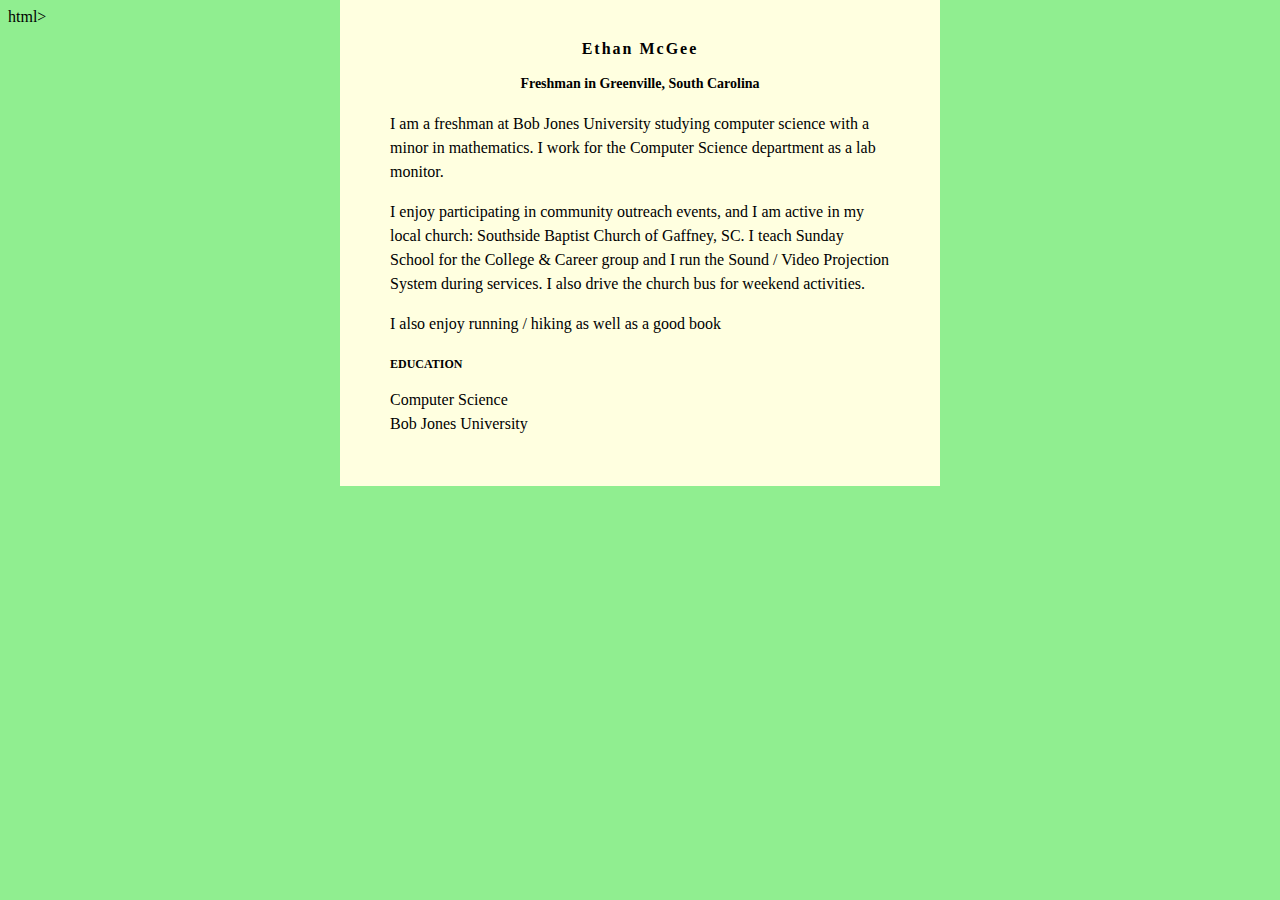
==== index.html @ 41354a2b "Create index.html" ====
html>
<head>
<style>
body {
    background: lightgreen;
    font-family: Verdana;
}  
#content {
    background: lightyellow;
    min-width: 200px;
    max-width: 500px;
    padding: 50px;
    margin: auto;
    margin-top: -50px;
    line-height: 150%;
}
h1 {
    letter-spacing: 2px;
    font-size: 16px;
    text-align: center;
}
h2 {
    font-size: 14px;
    text-align: center;
}
h3 {
    font-size: 12px;
}
</style>
</head>    
<body>
    <div id="content">
        <h1>Ethan McGee</h1>
        <h2>Freshman in Greenville, South Carolina</h2>
        
         <p>I am a freshman at Bob Jones University studying computer science with a minor in mathematics. I work for the Computer Science department as a lab monitor.</p>
         <p>
            I enjoy participating in community outreach events, and I am active in my local church: Southside Baptist Church of Gaffney, SC.  I teach Sunday School for the College &amp; Career group and I run the Sound / Video Projection System during services.  I also drive the church bus for weekend activities.
         </p> 
         <p>
            I also enjoy running / hiking as well as a good book
         </p>
        
        <h3>EDUCATION</h3>
        Computer Science<br>
        Bob Jones University
    </div>
           
</body>
</html>
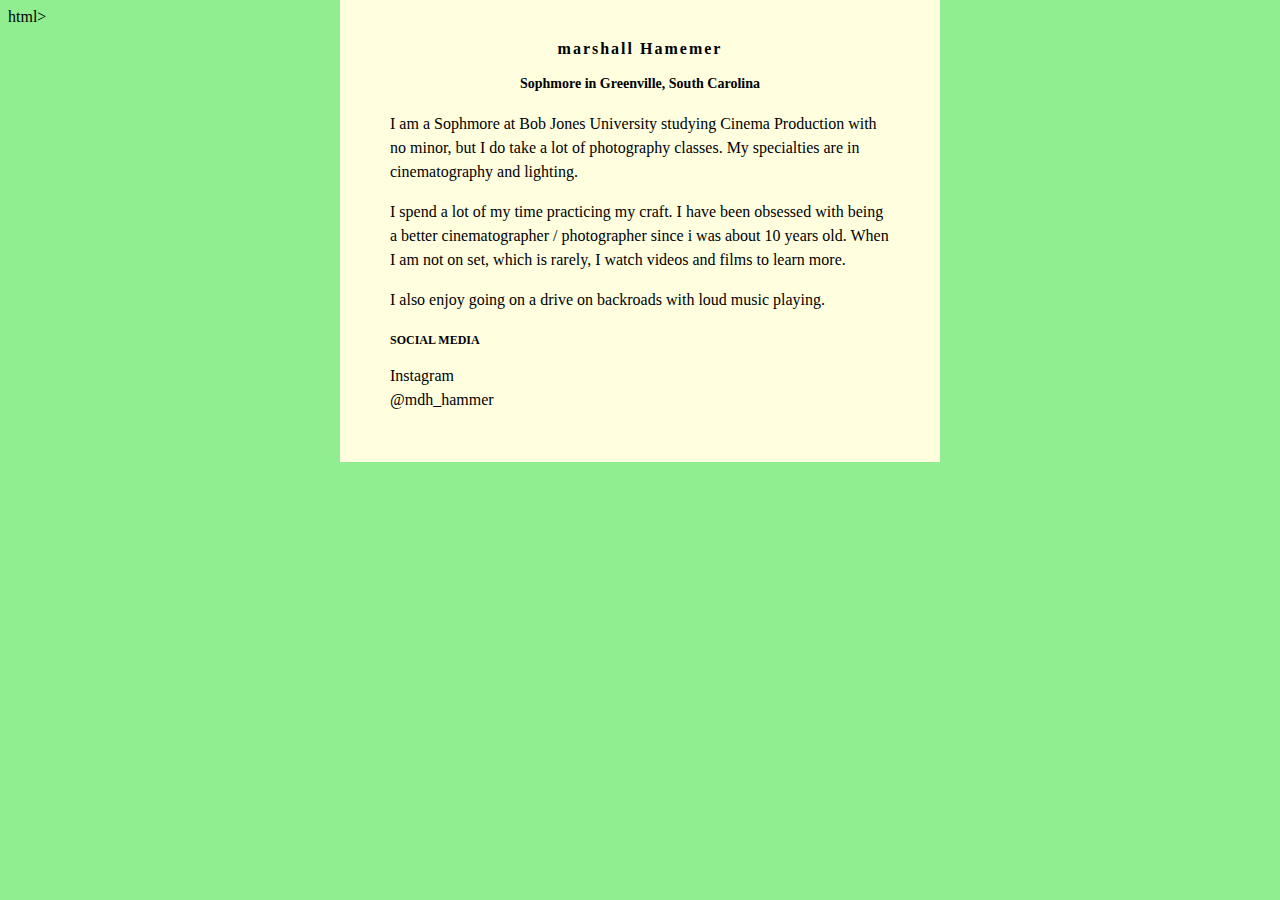
==== commit 7c2d3e3e: "Update index.html" ====
--- a/index.html
+++ b/index.html
@@ -30,20 +30,20 @@
 </head>    
 <body>
     <div id="content">
-        <h1>Ethan McGee</h1>
-        <h2>Freshman in Greenville, South Carolina</h2>
+        <h1>marshall Hamemer</h1>
+        <h2>Sophmore in Greenville, South Carolina</h2>
         
-         <p>I am a freshman at Bob Jones University studying computer science with a minor in mathematics. I work for the Computer Science department as a lab monitor.</p>
+         <p>I am a Sophmore at Bob Jones University studying Cinema Production with no minor, but I do take a lot of photography classes. My specialties are in cinematography and lighting.</p>
          <p>
-            I enjoy participating in community outreach events, and I am active in my local church: Southside Baptist Church of Gaffney, SC.  I teach Sunday School for the College &amp; Career group and I run the Sound / Video Projection System during services.  I also drive the church bus for weekend activities.
+            I spend a lot of my time practicing my craft. I have been obsessed with being a better cinematographer / photographer since i was about 10 years old. When I am not on set, which is rarely, I watch videos and films to learn more.
          </p> 
-         <p>
-            I also enjoy running / hiking as well as a good book
+         <p> 
+            I also enjoy going on a drive on backroads with loud music playing. 
          </p>
         
-        <h3>EDUCATION</h3>
-        Computer Science<br>
-        Bob Jones University
+        <h3>SOCIAL MEDIA</h3>
+        Instagram<br>
+        @mdh_hammer
     </div>
            
 </body>
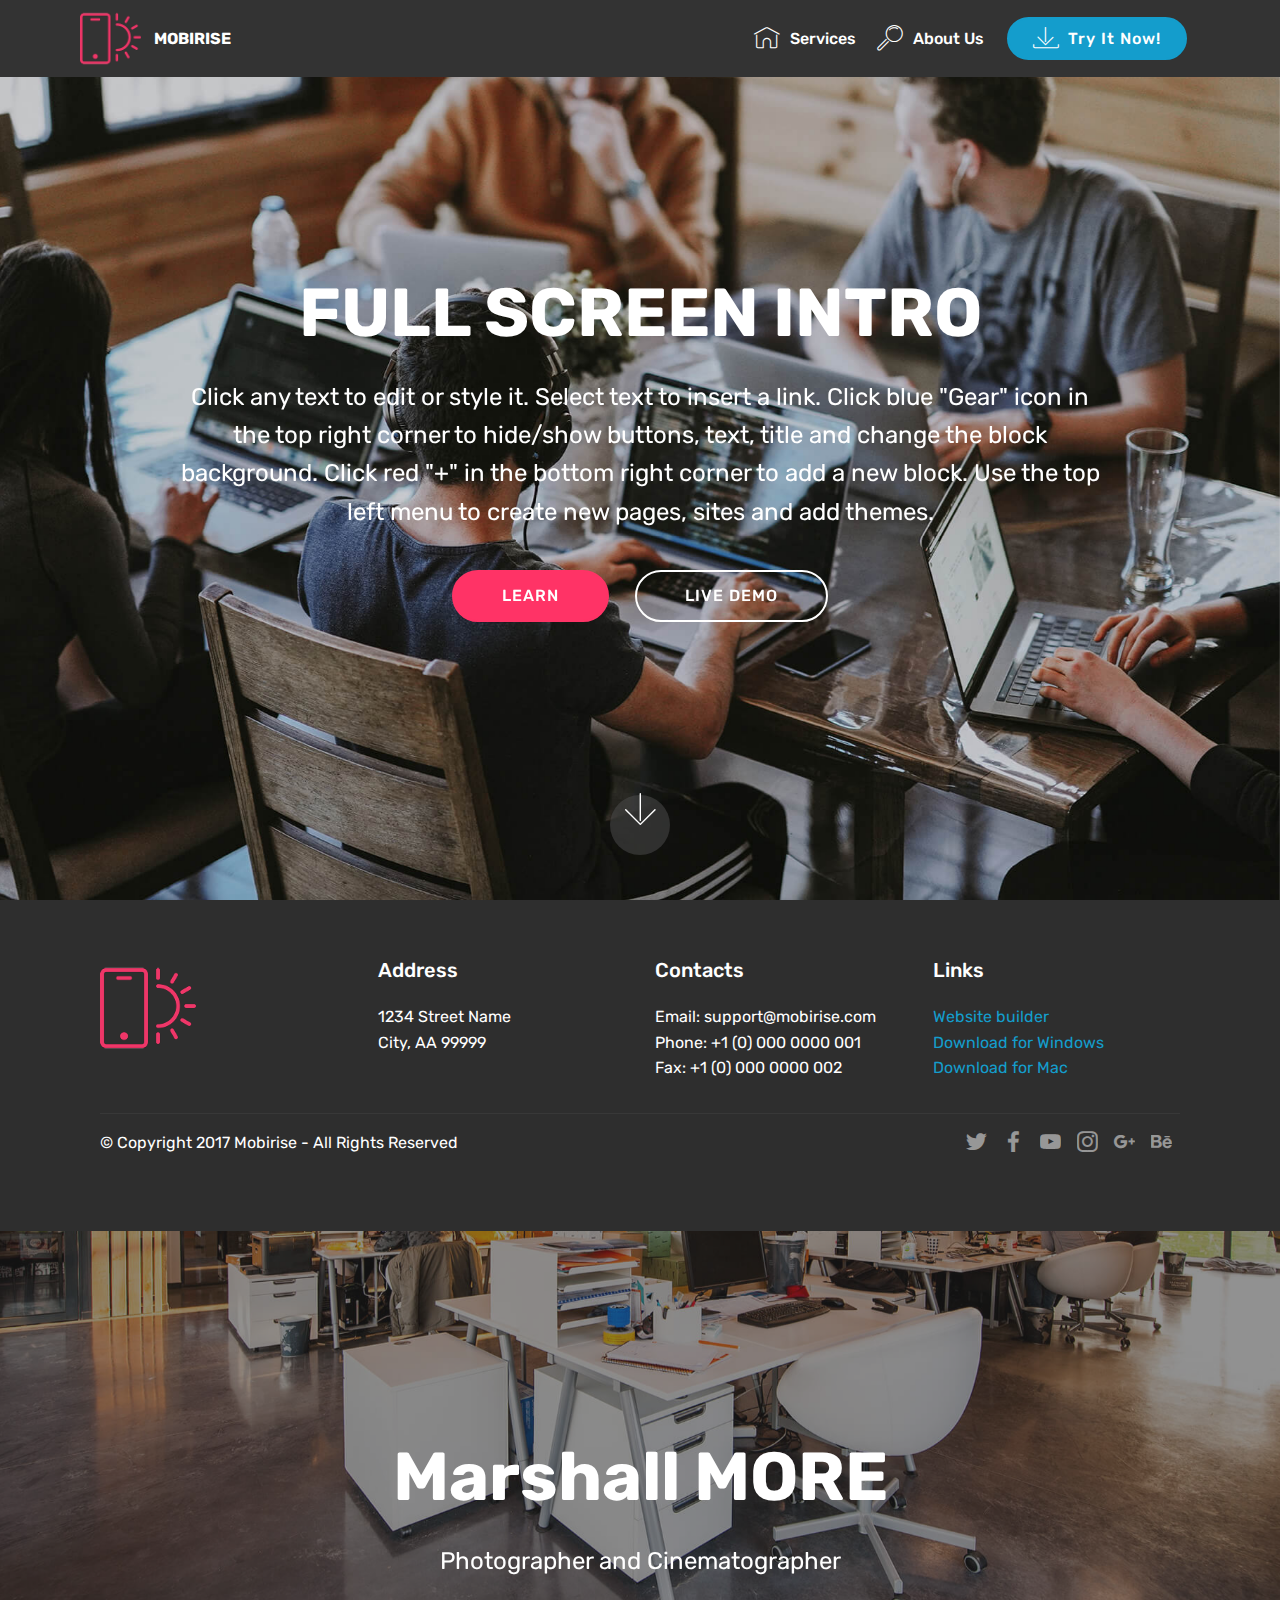
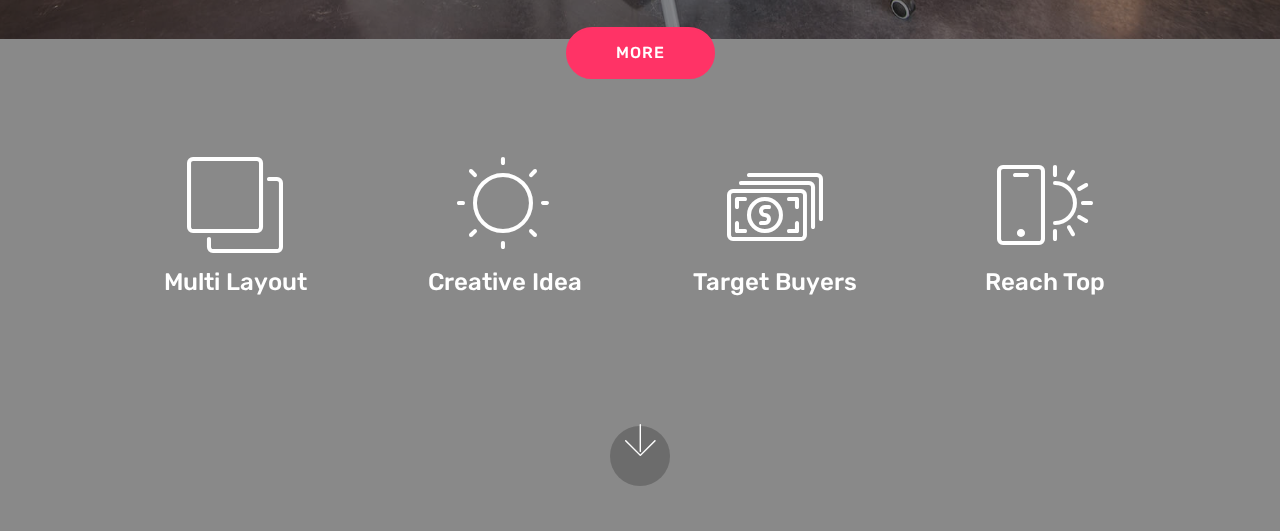
==== commit ab255e85: "Add files via upload" ====
--- a/index.html
+++ b/index.html
@@ -1,50 +1,290 @@
-html>
+<!DOCTYPE html>
+<html  >
 <head>
-<style>
-body {
-    background: lightgreen;
-    font-family: Verdana;
-}  
-#content {
-    background: lightyellow;
-    min-width: 200px;
-    max-width: 500px;
-    padding: 50px;
-    margin: auto;
-    margin-top: -50px;
-    line-height: 150%;
-}
-h1 {
-    letter-spacing: 2px;
-    font-size: 16px;
-    text-align: center;
-}
-h2 {
-    font-size: 14px;
-    text-align: center;
-}
-h3 {
-    font-size: 12px;
-}
-</style>
-</head>    
+  <!-- Site made with Mobirise Website Builder v4.11.6, https://mobirise.com -->
+  <meta charset="UTF-8">
+  <meta http-equiv="X-UA-Compatible" content="IE=edge">
+  <meta name="generator" content="Mobirise v4.11.6, mobirise.com">
+  <meta name="viewport" content="width=device-width, initial-scale=1, minimum-scale=1">
+  <link rel="shortcut icon" href="assets/images/logo2.png" type="image/x-icon">
+  <meta name="description" content="">
+  
+  <title>Home</title>
+  <link rel="stylesheet" href="assets/web/assets/mobirise-icons/mobirise-icons.css">
+  <link rel="stylesheet" href="assets/bootstrap/css/bootstrap.min.css">
+  <link rel="stylesheet" href="assets/bootstrap/css/bootstrap-grid.min.css">
+  <link rel="stylesheet" href="assets/bootstrap/css/bootstrap-reboot.min.css">
+  <link rel="stylesheet" href="assets/socicon/css/styles.css">
+  <link rel="stylesheet" href="assets/tether/tether.min.css">
+  <link rel="stylesheet" href="assets/dropdown/css/style.css">
+  <link rel="stylesheet" href="assets/theme/css/style.css">
+  <link rel="preload" as="style" href="assets/mobirise/css/mbr-additional.css"><link rel="stylesheet" href="assets/mobirise/css/mbr-additional.css" type="text/css">
+  
+  
+  
+</head>
 <body>
-    <div id="content">
-        <h1>marshall Hamemer</h1>
-        <h2>Sophmore in Greenville, South Carolina</h2>
-        
-         <p>I am a Sophmore at Bob Jones University studying Cinema Production with no minor, but I do take a lot of photography classes. My specialties are in cinematography and lighting.</p>
-         <p>
-            I spend a lot of my time practicing my craft. I have been obsessed with being a better cinematographer / photographer since i was about 10 years old. When I am not on set, which is rarely, I watch videos and films to learn more.
-         </p> 
-         <p> 
-            I also enjoy going on a drive on backroads with loud music playing. 
-         </p>
-        
-        <h3>SOCIAL MEDIA</h3>
-        Instagram<br>
-        @mdh_hammer
-    </div>
-           
+  <section class="menu cid-qTkzRZLJNu" once="menu" id="menu1-0">
+
+    
+
+    <nav class="navbar navbar-expand beta-menu navbar-dropdown align-items-center navbar-fixed-top navbar-toggleable-sm">
+        <button class="navbar-toggler navbar-toggler-right" type="button" data-toggle="collapse" data-target="#navbarSupportedContent" aria-controls="navbarSupportedContent" aria-expanded="false" aria-label="Toggle navigation">
+            <div class="hamburger">
+                <span></span>
+                <span></span>
+                <span></span>
+                <span></span>
+            </div>
+        </button>
+        <div class="menu-logo">
+            <div class="navbar-brand">
+                <span class="navbar-logo">
+                    <a href="https://mobirise.com">
+                         <img src="assets/images/logo2.png" alt="Mobirise" style="height: 3.8rem;">
+                    </a>
+                </span>
+                <span class="navbar-caption-wrap">
+                    <a class="navbar-caption text-white display-4" href="https://mobirise.com">
+                        MOBIRISE
+                    </a>
+                </span>
+            </div>
+        </div>
+        <div class="collapse navbar-collapse" id="navbarSupportedContent">
+            <ul class="navbar-nav nav-dropdown" data-app-modern-menu="true">
+                <li class="nav-item">
+                    <a class="nav-link link text-white display-4" href="https://mobirise.com">
+                        <span class="mbri-home mbr-iconfont mbr-iconfont-btn"></span>
+                        Services
+                    </a>
+                </li>
+                <li class="nav-item">
+                    <a class="nav-link link text-white display-4" href="https://mobirise.com">
+                        <span class="mbri-search mbr-iconfont mbr-iconfont-btn"></span>
+                        About Us
+                    </a>
+                </li>
+            </ul>
+            <div class="navbar-buttons mbr-section-btn">
+                <a class="btn btn-sm btn-primary display-4" href="https://mobirise.com">
+                    <span class="mbri-save mbr-iconfont mbr-iconfont-btn "></span>
+                    Try It Now!
+                </a>
+            </div>
+        </div>
+    </nav>
+</section>
+
+<section class="engine"><a href="https://mobirise.info/z">best free website templates</a></section><section class="cid-qTkA127IK8 mbr-fullscreen mbr-parallax-background" id="header2-1">
+
+    
+
+    
+
+    <div class="container align-center">
+        <div class="row justify-content-md-center">
+            <div class="mbr-white col-md-10">
+                <h1 class="mbr-section-title mbr-bold pb-3 mbr-fonts-style display-1">
+                    FULL SCREEN INTRO
+                </h1>
+                
+                <p class="mbr-text pb-3 mbr-fonts-style display-5">
+                    Click any text to edit or style it. Select text to insert a link. Click blue "Gear" icon in the top right corner to hide/show buttons, text, title and change the block background. Click red "+" in the bottom right corner to add a new block. Use the top left menu to create new pages, sites and add themes.
+                </p>
+                <div class="mbr-section-btn"><a class="btn btn-md btn-secondary display-4" href="https://mobirise.com">LEARN</a>
+                    <a class="btn btn-md btn-white-outline display-4" href="https://mobirise.com">LIVE DEMO</a></div>
+            </div>
+        </div>
+    </div>
+    <div class="mbr-arrow hidden-sm-down" aria-hidden="true">
+        <a href="#next">
+            <i class="mbri-down mbr-iconfont"></i>
+        </a>
+    </div>
+</section>
+
+<section class="cid-qTkAaeaxX5" id="footer1-2">
+
+    
+
+    
+
+    <div class="container">
+        <div class="media-container-row content text-white">
+            <div class="col-12 col-md-3">
+                <div class="media-wrap">
+                    <a href="https://mobirise.com/">
+                        <img src="assets/images/logo2.png" alt="Mobirise">
+                    </a>
+                </div>
+            </div>
+            <div class="col-12 col-md-3 mbr-fonts-style display-7">
+                <h5 class="pb-3">
+                    Address
+                </h5>
+                <p class="mbr-text">
+                    1234 Street Name
+                    <br>City, AA 99999
+                </p>
+            </div>
+            <div class="col-12 col-md-3 mbr-fonts-style display-7">
+                <h5 class="pb-3">
+                    Contacts
+                </h5>
+                <p class="mbr-text">
+                    Email: support@mobirise.com
+                    <br>Phone: +1 (0) 000 0000 001
+                    <br>Fax: +1 (0) 000 0000 002
+                </p>
+            </div>
+            <div class="col-12 col-md-3 mbr-fonts-style display-7">
+                <h5 class="pb-3">
+                    Links
+                </h5>
+                <p class="mbr-text">
+                    <a class="text-primary" href="https://mobirise.com/">Website builder</a>
+                    <br><a class="text-primary" href="https://mobirise.com/mobirise-free-win.zip">Download for Windows</a>
+                    <br><a class="text-primary" href="https://mobirise.com/mobirise-free-mac.zip">Download for Mac</a>
+                </p>
+            </div>
+        </div>
+        <div class="footer-lower">
+            <div class="media-container-row">
+                <div class="col-sm-12">
+                    <hr>
+                </div>
+            </div>
+            <div class="media-container-row mbr-white">
+                <div class="col-sm-6 copyright">
+                    <p class="mbr-text mbr-fonts-style display-7">
+                        © Copyright 2017 Mobirise - All Rights Reserved
+                    </p>
+                </div>
+                <div class="col-md-6">
+                    <div class="social-list align-right">
+                        <div class="soc-item">
+                            <a href="https://twitter.com/mobirise" target="_blank">
+                                <span class="socicon-twitter socicon mbr-iconfont mbr-iconfont-social"></span>
+                            </a>
+                        </div>
+                        <div class="soc-item">
+                            <a href="https://www.facebook.com/pages/Mobirise/1616226671953247" target="_blank">
+                                <span class="socicon-facebook socicon mbr-iconfont mbr-iconfont-social"></span>
+                            </a>
+                        </div>
+                        <div class="soc-item">
+                            <a href="https://www.youtube.com/c/mobirise" target="_blank">
+                                <span class="socicon-youtube socicon mbr-iconfont mbr-iconfont-social"></span>
+                            </a>
+                        </div>
+                        <div class="soc-item">
+                            <a href="https://instagram.com/mobirise" target="_blank">
+                                <span class="socicon-instagram socicon mbr-iconfont mbr-iconfont-social"></span>
+                            </a>
+                        </div>
+                        <div class="soc-item">
+                            <a href="https://plus.google.com/u/0/+Mobirise" target="_blank">
+                                <span class="socicon-googleplus socicon mbr-iconfont mbr-iconfont-social"></span>
+                            </a>
+                        </div>
+                        <div class="soc-item">
+                            <a href="https://www.behance.net/Mobirise" target="_blank">
+                                <span class="socicon-behance socicon mbr-iconfont mbr-iconfont-social"></span>
+                            </a>
+                        </div>
+                    </div>
+                </div>
+            </div>
+        </div>
+    </div>
+</section>
+
+<section class="header12 cid-rWZS9rMwJP mbr-fullscreen mbr-parallax-background" id="header12-3">
+
+    
+
+    <div class="mbr-overlay" style="opacity: 0.5; background-color: rgb(35, 35, 35);">
+    </div>
+
+    <div class="container  ">
+            <div class="media-container">
+                <div class="col-md-12 align-center">
+                    <h1 class="mbr-section-title pb-3 mbr-white mbr-bold mbr-fonts-style display-1">Marshall MORE</h1>
+                    <p class="mbr-text pb-3 mbr-white mbr-fonts-style display-5">Photographer and Cinematographer</p>
+                    <div class="mbr-section-btn align-center py-2">
+                        <a class="btn btn-md btn-secondary display-4" href="https://mobirise.co">MORE</a>
+                    </div>
+
+                    <div class="icons-media-container mbr-white">
+                        <div class="card col-12 col-md-6 col-lg-3">
+                            <div class="icon-block">
+                            <a href="https://mobirise.co/">
+                                <span class="mbri-layers mbr-iconfont"></span>
+                            </a>
+                            </div>
+                            <h5 class="mbr-fonts-style display-5">
+                                Multi Layout
+                            </h5>
+                        </div>
+
+                        <div class="card col-12 col-md-6 col-lg-3">
+                            <div class="icon-block">
+                                <a href="https://mobirise.co/">
+                                    <span class="mbri-sun mbr-iconfont"></span>
+                                </a>
+                            </div>
+                            <h5 class="mbr-fonts-style display-5">
+                                Creative Idea
+                            </h5>
+                        </div>
+
+                        <div class="card col-12 col-md-6 col-lg-3">
+                            <div class="icon-block">
+                                <a href="https://mobirise.co/">
+                                    <span class="mbri-cash mbr-iconfont"></span>
+                                </a>
+                            </div>
+                            <h5 class="mbr-fonts-style display-5">
+                                Target Buyers
+                            </h5>
+                        </div>
+
+                        <div class="card col-12 col-md-6 col-lg-3">
+                            <div class="icon-block">
+                                <a href="https://mobirise.co/">
+                                    <span class="mbri-mobirise mbr-iconfont"></span>
+                                </a>
+                            </div>
+                            <h5 class="mbr-fonts-style display-5">
+                                Reach Top
+                            </h5>
+                        </div>
+                    </div>
+                </div>
+            </div>
+    </div>
+
+    <div class="mbr-arrow hidden-sm-down" aria-hidden="true">
+        <a href="#next">
+            <i class="mbri-down mbr-iconfont"></i>
+        </a>
+    </div>
+</section>
+
+
+  <script src="assets/web/assets/jquery/jquery.min.js"></script>
+  <script src="assets/popper/popper.min.js"></script>
+  <script src="assets/bootstrap/js/bootstrap.min.js"></script>
+  <script src="assets/smoothscroll/smooth-scroll.js"></script>
+  <script src="assets/tether/tether.min.js"></script>
+  <script src="assets/touchswipe/jquery.touch-swipe.min.js"></script>
+  <script src="assets/parallax/jarallax.min.js"></script>
+  <script src="assets/vimeoplayer/jquery.mb.vimeo_player.js"></script>
+  <script src="assets/dropdown/js/nav-dropdown.js"></script>
+  <script src="assets/dropdown/js/navbar-dropdown.js"></script>
+  <script src="assets/theme/js/script.js"></script>
+  
+  
 </body>
-</html>
+</html>--- a/assets/web/assets/mobirise-icons/mobirise-icons.css
+++ b/assets/web/assets/mobirise-icons/mobirise-icons.css
@@ -0,0 +1,477 @@
+@font-face {
+  font-family: 'MobiriseIcons';
+  src:  url('mobirise-icons.eot?spat4u');
+  src:  url('mobirise-icons.eot?spat4u#iefix') format('embedded-opentype'),
+    url('mobirise-icons.ttf?spat4u') format('truetype'),
+    url('mobirise-icons.woff?spat4u') format('woff'),
+    url('mobirise-icons.svg?spat4u#MobiriseIcons') format('svg');
+  font-weight: normal;
+  font-style: normal;
+  font-display: swap;
+}
+
+[class^="mbri-"], [class*=" mbri-"] {
+  /* use !important to prevent issues with browser extensions that change fonts */
+  font-family: MobiriseIcons !important;
+  speak: none;
+  font-style: normal;
+  font-weight: normal;
+  font-variant: normal;
+  text-transform: none;
+  line-height: 1;
+
+  /* Better Font Rendering =========== */
+  -webkit-font-smoothing: antialiased;
+  -moz-osx-font-smoothing: grayscale;
+}
+
+.mbri-add-submenu:before {
+  content: "\e900";
+}
+.mbri-alert:before {
+  content: "\e901";
+}
+.mbri-align-center:before {
+  content: "\e902";
+}
+.mbri-align-justify:before {
+  content: "\e903";
+}
+.mbri-align-left:before {
+  content: "\e904";
+}
+.mbri-align-right:before {
+  content: "\e905";
+}
+.mbri-android:before {
+  content: "\e906";
+}
+.mbri-apple:before {
+  content: "\e907";
+}
+.mbri-arrow-down:before {
+  content: "\e908";
+}
+.mbri-arrow-next:before {
+  content: "\e909";
+}
+.mbri-arrow-prev:before {
+  content: "\e90a";
+}
+.mbri-arrow-up:before {
+  content: "\e90b";
+}
+.mbri-bold:before {
+  content: "\e90c";
+}
+.mbri-bookmark:before {
+  content: "\e90d";
+}
+.mbri-bootstrap:before {
+  content: "\e90e";
+}
+.mbri-briefcase:before {
+  content: "\e90f";
+}
+.mbri-browse:before {
+  content: "\e910";
+}
+.mbri-bulleted-list:before {
+  content: "\e911";
+}
+.mbri-calendar:before {
+  content: "\e912";
+}
+.mbri-camera:before {
+  content: "\e913";
+}
+.mbri-cart-add:before {
+  content: "\e914";
+}
+.mbri-cart-full:before {
+  content: "\e915";
+}
+.mbri-cash:before {
+  content: "\e916";
+}
+.mbri-change-style:before {
+  content: "\e917";
+}
+.mbri-chat:before {
+  content: "\e918";
+}
+.mbri-clock:before {
+  content: "\e919";
+}
+.mbri-close:before {
+  content: "\e91a";
+}
+.mbri-cloud:before {
+  content: "\e91b";
+}
+.mbri-code:before {
+  content: "\e91c";
+}
+.mbri-contact-form:before {
+  content: "\e91d";
+}
+.mbri-credit-card:before {
+  content: "\e91e";
+}
+.mbri-cursor-click:before {
+  content: "\e91f";
+}
+.mbri-cust-feedback:before {
+  content: "\e920";
+}
+.mbri-database:before {
+  content: "\e921";
+}
+.mbri-delivery:before {
+  content: "\e922";
+}
+.mbri-desktop:before {
+  content: "\e923";
+}
+.mbri-devices:before {
+  content: "\e924";
+}
+.mbri-down:before {
+  content: "\e925";
+}
+.mbri-download:before {
+  content: "\e989";
+}
+.mbri-drag-n-drop:before {
+  content: "\e927";
+}
+.mbri-drag-n-drop2:before {
+  content: "\e928";
+}
+.mbri-edit:before {
+  content: "\e929";
+}
+.mbri-edit2:before {
+  content: "\e92a";
+}
+.mbri-error:before {
+  content: "\e92b";
+}
+.mbri-extension:before {
+  content: "\e92c";
+}
+.mbri-features:before {
+  content: "\e92d";
+}
+.mbri-file:before {
+  content: "\e92e";
+}
+.mbri-flag:before {
+  content: "\e92f";
+}
+.mbri-folder:before {
+  content: "\e930";
+}
+.mbri-gift:before {
+  content: "\e931";
+}
+.mbri-github:before {
+  content: "\e932";
+}
+.mbri-globe:before {
+  content: "\e933";
+}
+.mbri-globe-2:before {
+  content: "\e934";
+}
+.mbri-growing-chart:before {
+  content: "\e935";
+}
+.mbri-hearth:before {
+  content: "\e936";
+}
+.mbri-help:before {
+  content: "\e937";
+}
+.mbri-home:before {
+  content: "\e938";
+}
+.mbri-hot-cup:before {
+  content: "\e939";
+}
+.mbri-idea:before {
+  content: "\e93a";
+}
+.mbri-image-gallery:before {
+  content: "\e93b";
+}
+.mbri-image-slider:before {
+  content: "\e93c";
+}
+.mbri-info:before {
+  content: "\e93d";
+}
+.mbri-italic:before {
+  content: "\e93e";
+}
+.mbri-key:before {
+  content: "\e93f";
+}
+.mbri-laptop:before {
+  content: "\e940";
+}
+.mbri-layers:before {
+  content: "\e941";
+}
+.mbri-left-right:before {
+  content: "\e942";
+}
+.mbri-left:before {
+  content: "\e943";
+}
+.mbri-letter:before {
+  content: "\e944";
+}
+.mbri-like:before {
+  content: "\e945";
+}
+.mbri-link:before {
+  content: "\e946";
+}
+.mbri-lock:before {
+  content: "\e947";
+}
+.mbri-login:before {
+  content: "\e948";
+}
+.mbri-logout:before {
+  content: "\e949";
+}
+.mbri-magic-stick:before {
+  content: "\e94a";
+}
+.mbri-map-pin:before {
+  content: "\e94b";
+}
+.mbri-menu:before {
+  content: "\e94c";
+}
+.mbri-mobile:before {
+  content: "\e94d";
+}
+.mbri-mobile2:before {
+  content: "\e94e";
+}
+.mbri-mobirise:before {
+  content: "\e94f";
+}
+.mbri-more-horizontal:before {
+  content: "\e950";
+}
+.mbri-more-vertical:before {
+  content: "\e951";
+}
+.mbri-music:before {
+  content: "\e952";
+}
+.mbri-new-file:before {
+  content: "\e953";
+}
+.mbri-numbered-list:before {
+  content: "\e954";
+}
+.mbri-opened-folder:before {
+  content: "\e955";
+}
+.mbri-pages:before {
+  content: "\e956";
+}
+.mbri-paper-plane:before {
+  content: "\e957";
+}
+.mbri-paperclip:before {
+  content: "\e958";
+}
+.mbri-photo:before {
+  content: "\e959";
+}
+.mbri-photos:before {
+  content: "\e95a";
+}
+.mbri-pin:before {
+  content: "\e95b";
+}
+.mbri-play:before {
+  content: "\e95c";
+}
+.mbri-plus:before {
+  content: "\e95d";
+}
+.mbri-preview:before {
+  content: "\e95e";
+}
+.mbri-print:before {
+  content: "\e95f";
+}
+.mbri-protect:before {
+  content: "\e960";
+}
+.mbri-question:before {
+  content: "\e961";
+}
+.mbri-quote-left:before {
+  content: "\e962";
+}
+.mbri-quote-right:before {
+  content: "\e963";
+}
+.mbri-refresh:before {
+  content: "\e964";
+}
+.mbri-responsive:before {
+  content: "\e965";
+}
+.mbri-right:before {
+  content: "\e966";
+}
+.mbri-rocket:before {
+  content: "\e967";
+}
+.mbri-sad-face:before {
+  content: "\e968";
+}
+.mbri-sale:before {
+  content: "\e969";
+}
+.mbri-save:before {
+  content: "\e96a";
+}
+.mbri-search:before {
+  content: "\e96b";
+}
+.mbri-setting:before {
+  content: "\e96c";
+}
+.mbri-setting2:before {
+  content: "\e96d";
+}
+.mbri-setting3:before {
+  content: "\e96e";
+}
+.mbri-share:before {
+  content: "\e96f";
+}
+.mbri-shopping-bag:before {
+  content: "\e970";
+}
+.mbri-shopping-basket:before {
+  content: "\e971";
+}
+.mbri-shopping-cart:before {
+  content: "\e972";
+}
+.mbri-sites:before {
+  content: "\e973";
+}
+.mbri-smile-face:before {
+  content: "\e974";
+}
+.mbri-speed:before {
+  content: "\e975";
+}
+.mbri-star:before {
+  content: "\e976";
+}
+.mbri-success:before {
+  content: "\e977";
+}
+.mbri-sun:before {
+  content: "\e978";
+}
+.mbri-sun2:before {
+  content: "\e979";
+}
+.mbri-tablet:before {
+  content: "\e97a";
+}
+.mbri-tablet-vertical:before {
+  content: "\e97b";
+}
+.mbri-target:before {
+  content: "\e97c";
+}
+.mbri-timer:before {
+  content: "\e97d";
+}
+.mbri-to-ftp:before {
+  content: "\e97e";
+}
+.mbri-to-local-drive:before {
+  content: "\e97f";
+}
+.mbri-touch-swipe:before {
+  content: "\e980";
+}
+.mbri-touch:before {
+  content: "\e981";
+}
+.mbri-trash:before {
+  content: "\e982";
+}
+.mbri-underline:before {
+  content: "\e983";
+}
+.mbri-unlink:before {
+  content: "\e984";
+}
+.mbri-unlock:before {
+  content: "\e985";
+}
+.mbri-up-down:before {
+  content: "\e986";
+}
+.mbri-up:before {
+  content: "\e987";
+}
+.mbri-update:before {
+  content: "\e988";
+}
+.mbri-upload:before {
+ content: "\e926"; 
+}
+.mbri-user:before {
+  content: "\e98a";
+}
+.mbri-user2:before {
+  content: "\e98b";
+}
+.mbri-users:before {
+  content: "\e98c";
+}
+.mbri-video:before {
+  content: "\e98d";
+}
+.mbri-video-play:before {
+  content: "\e98e";
+}
+.mbri-watch:before {
+  content: "\e98f";
+}
+.mbri-website-theme:before {
+  content: "\e990";
+}
+.mbri-wifi:before {
+  content: "\e991";
+}
+.mbri-windows:before {
+  content: "\e992";
+}
+.mbri-zoom-out:before {
+  content: "\e993";
+}
+.mbri-redo:before {
+  content: "\e994";
+}
+.mbri-undo:before {
+  content: "\e995";
+}
--- a/assets/socicon/css/styles.css
+++ b/assets/socicon/css/styles.css
@@ -0,0 +1,544 @@
+@charset "UTF-8";
+
+@font-face {
+  font-family: "socicon";
+  src:url("../fonts/socicon.eot");
+  src:url("../fonts/socicon.eot?#iefix") format("embedded-opentype"),
+    url("../fonts/socicon.woff") format("woff"),
+    url("../fonts/socicon.ttf") format("truetype"),
+    url("../fonts/socicon.svg#socicon") format("svg");
+  font-weight: normal;
+  font-style: normal;
+  font-display:swap;
+}
+
+[data-icon]:before {
+  font-family: "socicon" !important;
+  content: attr(data-icon);
+  font-style: normal !important;
+  font-weight: normal !important;
+  font-variant: normal !important;
+  text-transform: none !important;
+  speak: none;
+  line-height: 1;
+  -webkit-font-smoothing: antialiased;
+  -moz-osx-font-smoothing: grayscale;
+}
+
+[class^="socicon-"]:before,
+[class*=" socicon-"]:before {
+  font-family: "socicon" !important;
+  font-style: normal !important;
+  font-weight: normal !important;
+  font-variant: normal !important;
+  text-transform: none !important;
+  speak: none;
+  line-height: 1;
+  -webkit-font-smoothing: antialiased;
+  -moz-osx-font-smoothing: grayscale;
+}
+
+.socicon-modelmayhem:before {
+  content: "\e000";
+}
+.socicon-mixcloud:before {
+  content: "\e001";
+}
+.socicon-drupal:before {
+  content: "\e002";
+}
+.socicon-swarm:before {
+  content: "\e003";
+}
+.socicon-istock:before {
+  content: "\e004";
+}
+.socicon-yammer:before {
+  content: "\e005";
+}
+.socicon-ello:before {
+  content: "\e006";
+}
+.socicon-stackoverflow:before {
+  content: "\e007";
+}
+.socicon-persona:before {
+  content: "\e008";
+}
+.socicon-triplej:before {
+  content: "\e009";
+}
+.socicon-houzz:before {
+  content: "\e00a";
+}
+.socicon-rss:before {
+  content: "\e00b";
+}
+.socicon-paypal:before {
+  content: "\e00c";
+}
+.socicon-odnoklassniki:before {
+  content: "\e00d";
+}
+.socicon-airbnb:before {
+  content: "\e00e";
+}
+.socicon-periscope:before {
+  content: "\e00f";
+}
+.socicon-outlook:before {
+  content: "\e010";
+}
+.socicon-coderwall:before {
+  content: "\e011";
+}
+.socicon-tripadvisor:before {
+  content: "\e012";
+}
+.socicon-appnet:before {
+  content: "\e013";
+}
+.socicon-goodreads:before {
+  content: "\e014";
+}
+.socicon-tripit:before {
+  content: "\e015";
+}
+.socicon-lanyrd:before {
+  content: "\e016";
+}
+.socicon-slideshare:before {
+  content: "\e017";
+}
+.socicon-buffer:before {
+  content: "\e018";
+}
+.socicon-disqus:before {
+  content: "\e019";
+}
+.socicon-vkontakte:before {
+  content: "\e01a";
+}
+.socicon-whatsapp:before {
+  content: "\e01b";
+}
+.socicon-patreon:before {
+  content: "\e01c";
+}
+.socicon-storehouse:before {
+  content: "\e01d";
+}
+.socicon-pocket:before {
+  content: "\e01e";
+}
+.socicon-mail:before {
+  content: "\e01f";
+}
+.socicon-blogger:before {
+  content: "\e020";
+}
+.socicon-technorati:before {
+  content: "\e021";
+}
+.socicon-reddit:before {
+  content: "\e022";
+}
+.socicon-dribbble:before {
+  content: "\e023";
+}
+.socicon-stumbleupon:before {
+  content: "\e024";
+}
+.socicon-digg:before {
+  content: "\e025";
+}
+.socicon-envato:before {
+  content: "\e026";
+}
+.socicon-behance:before {
+  content: "\e027";
+}
+.socicon-delicious:before {
+  content: "\e028";
+}
+.socicon-deviantart:before {
+  content: "\e029";
+}
+.socicon-forrst:before {
+  content: "\e02a";
+}
+.socicon-play:before {
+  content: "\e02b";
+}
+.socicon-zerply:before {
+  content: "\e02c";
+}
+.socicon-wikipedia:before {
+  content: "\e02d";
+}
+.socicon-apple:before {
+  content: "\e02e";
+}
+.socicon-flattr:before {
+  content: "\e02f";
+}
+.socicon-github:before {
+  content: "\e030";
+}
+.socicon-renren:before {
+  content: "\e031";
+}
+.socicon-friendfeed:before {
+  content: "\e032";
+}
+.socicon-newsvine:before {
+  content: "\e033";
+}
+.socicon-identica:before {
+  content: "\e034";
+}
+.socicon-bebo:before {
+  content: "\e035";
+}
+.socicon-zynga:before {
+  content: "\e036";
+}
+.socicon-steam:before {
+  content: "\e037";
+}
+.socicon-xbox:before {
+  content: "\e038";
+}
+.socicon-windows:before {
+  content: "\e039";
+}
+.socicon-qq:before {
+  content: "\e03a";
+}
+.socicon-douban:before {
+  content: "\e03b";
+}
+.socicon-meetup:before {
+  content: "\e03c";
+}
+.socicon-playstation:before {
+  content: "\e03d";
+}
+.socicon-android:before {
+  content: "\e03e";
+}
+.socicon-snapchat:before {
+  content: "\e03f";
+}
+.socicon-twitter:before {
+  content: "\e040";
+}
+.socicon-facebook:before {
+  content: "\e041";
+}
+.socicon-googleplus:before {
+  content: "\e042";
+}
+.socicon-pinterest:before {
+  content: "\e043";
+}
+.socicon-foursquare:before {
+  content: "\e044";
+}
+.socicon-yahoo:before {
+  content: "\e045";
+}
+.socicon-skype:before {
+  content: "\e046";
+}
+.socicon-yelp:before {
+  content: "\e047";
+}
+.socicon-feedburner:before {
+  content: "\e048";
+}
+.socicon-linkedin:before {
+  content: "\e049";
+}
+.socicon-viadeo:before {
+  content: "\e04a";
+}
+.socicon-xing:before {
+  content: "\e04b";
+}
+.socicon-myspace:before {
+  content: "\e04c";
+}
+.socicon-soundcloud:before {
+  content: "\e04d";
+}
+.socicon-spotify:before {
+  content: "\e04e";
+}
+.socicon-grooveshark:before {
+  content: "\e04f";
+}
+.socicon-lastfm:before {
+  content: "\e050";
+}
+.socicon-youtube:before {
+  content: "\e051";
+}
+.socicon-vimeo:before {
+  content: "\e052";
+}
+.socicon-dailymotion:before {
+  content: "\e053";
+}
+.socicon-vine:before {
+  content: "\e054";
+}
+.socicon-flickr:before {
+  content: "\e055";
+}
+.socicon-500px:before {
+  content: "\e056";
+}
+.socicon-wordpress:before {
+  content: "\e058";
+}
+.socicon-tumblr:before {
+  content: "\e059";
+}
+.socicon-twitch:before {
+  content: "\e05a";
+}
+.socicon-8tracks:before {
+  content: "\e05b";
+}
+.socicon-amazon:before {
+  content: "\e05c";
+}
+.socicon-icq:before {
+  content: "\e05d";
+}
+.socicon-smugmug:before {
+  content: "\e05e";
+}
+.socicon-ravelry:before {
+  content: "\e05f";
+}
+.socicon-weibo:before {
+  content: "\e060";
+}
+.socicon-baidu:before {
+  content: "\e061";
+}
+.socicon-angellist:before {
+  content: "\e062";
+}
+.socicon-ebay:before {
+  content: "\e063";
+}
+.socicon-imdb:before {
+  content: "\e064";
+}
+.socicon-stayfriends:before {
+  content: "\e065";
+}
+.socicon-residentadvisor:before {
+  content: "\e066";
+}
+.socicon-google:before {
+  content: "\e067";
+}
+.socicon-yandex:before {
+  content: "\e068";
+}
+.socicon-sharethis:before {
+  content: "\e069";
+}
+.socicon-bandcamp:before {
+  content: "\e06a";
+}
+.socicon-itunes:before {
+  content: "\e06b";
+}
+.socicon-deezer:before {
+  content: "\e06c";
+}
+.socicon-telegram:before {
+  content: "\e06e";
+}
+.socicon-openid:before {
+  content: "\e06f";
+}
+.socicon-amplement:before {
+  content: "\e070";
+}
+.socicon-viber:before {
+  content: "\e071";
+}
+.socicon-zomato:before {
+  content: "\e072";
+}
+.socicon-draugiem:before {
+  content: "\e074";
+}
+.socicon-endomodo:before {
+  content: "\e075";
+}
+.socicon-filmweb:before {
+  content: "\e076";
+}
+.socicon-stackexchange:before {
+  content: "\e077";
+}
+.socicon-wykop:before {
+  content: "\e078";
+}
+.socicon-teamspeak:before {
+  content: "\e079";
+}
+.socicon-teamviewer:before {
+  content: "\e07a";
+}
+.socicon-ventrilo:before {
+  content: "\e07b";
+}
+.socicon-younow:before {
+  content: "\e07c";
+}
+.socicon-raidcall:before {
+  content: "\e07d";
+}
+.socicon-mumble:before {
+  content: "\e07e";
+}
+.socicon-medium:before {
+  content: "\e06d";
+}
+.socicon-bebee:before {
+  content: "\e07f";
+}
+.socicon-hitbox:before {
+  content: "\e080";
+}
+.socicon-reverbnation:before {
+  content: "\e081";
+}
+.socicon-formulr:before {
+  content: "\e082";
+}
+.socicon-instagram:before {
+  content: "\e057";
+}
+.socicon-battlenet:before {
+  content: "\e083";
+}
+.socicon-chrome:before {
+  content: "\e084";
+}
+.socicon-discord:before {
+  content: "\e086";
+}
+.socicon-issuu:before {
+  content: "\e087";
+}
+.socicon-macos:before {
+  content: "\e088";
+}
+.socicon-firefox:before {
+  content: "\e089";
+}
+.socicon-opera:before {
+  content: "\e08d";
+}
+.socicon-keybase:before {
+  content: "\e090";
+}
+.socicon-alliance:before {
+  content: "\e091";
+}
+.socicon-livejournal:before {
+  content: "\e092";
+}
+.socicon-googlephotos:before {
+  content: "\e093";
+}
+.socicon-horde:before {
+  content: "\e094";
+}
+.socicon-etsy:before {
+  content: "\e095";
+}
+.socicon-zapier:before {
+  content: "\e096";
+}
+.socicon-google-scholar:before {
+  content: "\e097";
+}
+.socicon-researchgate:before {
+  content: "\e098";
+}
+.socicon-wechat:before {
+  content: "\e099";
+}
+.socicon-strava:before {
+  content: "\e09a";
+}
+.socicon-line:before {
+  content: "\e09b";
+}
+.socicon-lyft:before {
+  content: "\e09c";
+}
+.socicon-uber:before {
+  content: "\e09d";
+}
+.socicon-songkick:before {
+  content: "\e09e";
+}
+.socicon-viewbug:before {
+  content: "\e09f";
+}
+.socicon-googlegroups:before {
+  content: "\e0a0";
+}
+.socicon-quora:before {
+  content: "\e073";
+}
+.socicon-diablo:before {
+  content: "\e085";
+}
+.socicon-blizzard:before {
+  content: "\e0a1";
+}
+.socicon-hearthstone:before {
+  content: "\e08b";
+}
+.socicon-heroes:before {
+  content: "\e08a";
+}
+.socicon-overwatch:before {
+  content: "\e08c";
+}
+.socicon-warcraft:before {
+  content: "\e08e";
+}
+.socicon-starcraft:before {
+  content: "\e08f";
+}
+.socicon-beam:before {
+  content: "\e0a2";
+}
+.socicon-curse:before {
+  content: "\e0a3";
+}
+.socicon-player:before {
+  content: "\e0a4";
+}
+.socicon-streamjar:before {
+  content: "\e0a5";
+}
+.socicon-nintendo:before {
+  content: "\e0a6";
+}
+.socicon-hellocoton:before {
+  content: "\e0a7";
+}
--- a/assets/dropdown/css/style.css
+++ b/assets/dropdown/css/style.css
@@ -0,0 +1,265 @@
+.navbar-dropdown {
+  left: 0;
+  padding: 0;
+  position: absolute;
+  right: 0;
+  top: 0;
+  transition: all 0.45s ease;
+  z-index: 1030;
+  background: #282828; }
+  .navbar-dropdown .navbar-logo {
+    margin-right: 0.8rem;
+    transition: margin 0.3s ease-in-out;
+    vertical-align: middle; }
+    .navbar-dropdown .navbar-logo img {
+      height: 3.125rem;
+      transition: all 0.3s ease-in-out; }
+    .navbar-dropdown .navbar-logo.mbr-iconfont {
+      font-size: 3.125rem;
+      line-height: 3.125rem; }
+  .navbar-dropdown .navbar-caption {
+    font-weight: 700;
+    white-space: normal;
+    vertical-align: -4px;
+    line-height: 3.125rem !important; }
+    .navbar-dropdown .navbar-caption, .navbar-dropdown .navbar-caption:hover {
+      color: inherit;
+      text-decoration: none; }
+  .navbar-dropdown .mbr-iconfont + .navbar-caption {
+    vertical-align: -1px; }
+  .navbar-dropdown.navbar-fixed-top {
+    position: fixed; }
+  .navbar-dropdown .navbar-brand span {
+    vertical-align: -4px; }
+  .navbar-dropdown.bg-color.transparent {
+    background: none; }
+  .navbar-dropdown.navbar-short .navbar-brand {
+    padding: 0.625rem 0; }
+    .navbar-dropdown.navbar-short .navbar-brand span {
+      vertical-align: -1px; }
+  .navbar-dropdown.navbar-short .navbar-caption {
+    line-height: 2.375rem !important;
+    vertical-align: -2px; }
+  .navbar-dropdown.navbar-short .navbar-logo {
+    margin-right: 0.5rem; }
+    .navbar-dropdown.navbar-short .navbar-logo img {
+      height: 2.375rem; }
+    .navbar-dropdown.navbar-short .navbar-logo.mbr-iconfont {
+      font-size: 2.375rem;
+      line-height: 2.375rem; }
+  .navbar-dropdown.navbar-short .mbr-table-cell {
+    height: 3.625rem; }
+  .navbar-dropdown .navbar-close {
+    left: 0.6875rem;
+    position: fixed;
+    top: 0.75rem;
+    z-index: 1000; }
+  .navbar-dropdown .hamburger-icon {
+    content: "";
+    display: inline-block;
+    vertical-align: middle;
+    width: 16px;
+    -webkit-box-shadow: 0 -6px 0 1px #282828,0 0 0 1px #282828,0 6px 0 1px #282828;
+    -moz-box-shadow: 0 -6px 0 1px #282828,0 0 0 1px #282828,0 6px 0 1px #282828;
+    box-shadow: 0 -6px 0 1px #282828,0 0 0 1px #282828,0 6px 0 1px #282828; }
+
+.dropdown-menu .dropdown-toggle[data-toggle="dropdown-submenu"]::after {
+  border-bottom: 0.35em solid transparent;
+  border-left: 0.35em solid;
+  border-right: 0;
+  border-top: 0.35em solid transparent;
+  margin-left: 0.3rem; }
+
+.dropdown-menu .dropdown-item:focus {
+  outline: 0; }
+
+.nav-dropdown {
+  font-size: 0.75rem;
+  font-weight: 500;
+  height: auto !important; }
+  .nav-dropdown .nav-btn {
+    padding-left: 1rem; }
+  .nav-dropdown .link {
+    margin: .667em 1.667em;
+    font-weight: 500;
+    padding: 0;
+    transition: color .2s ease-in-out; }
+    .nav-dropdown .link.dropdown-toggle {
+      margin-right: 2.583em; }
+      .nav-dropdown .link.dropdown-toggle::after {
+        margin-left: .25rem;
+        border-top: 0.35em solid;
+        border-right: 0.35em solid transparent;
+        border-left: 0.35em solid transparent;
+        border-bottom: 0; }
+      .nav-dropdown .link.dropdown-toggle[aria-expanded="true"] {
+        margin: 0;
+        padding: 0.667em 3.263em  0.667em 1.667em; }
+  .nav-dropdown .link::after,
+  .nav-dropdown .dropdown-item::after {
+    color: inherit; }
+  .nav-dropdown .btn {
+    font-size: 0.75rem;
+    font-weight: 700;
+    letter-spacing: 0;
+    margin-bottom: 0;
+    padding-left: 1.25rem;
+    padding-right: 1.25rem; }
+  .nav-dropdown .dropdown-menu {
+    border-radius: 0;
+    border: 0;
+    left: 0;
+    margin: 0;
+    padding-bottom: 1.25rem;
+    padding-top: 1.25rem;
+    position: relative; }
+  .nav-dropdown .dropdown-submenu {
+    margin-left: 0.125rem;
+    top: 0; }
+  .nav-dropdown .dropdown-item {
+    font-weight: 500;
+    line-height: 2;
+    padding: 0.3846em 4.615em 0.3846em 1.5385em;
+    position: relative;
+    transition: color .2s ease-in-out, background-color .2s ease-in-out; }
+    .nav-dropdown .dropdown-item::after {
+      margin-top: -0.3077em;
+      position: absolute;
+      right: 1.1538em;
+      top: 50%; }
+    .nav-dropdown .dropdown-item:focus, .nav-dropdown .dropdown-item:hover {
+      background: none; }
+
+@media (max-width: 767px) {
+  .nav-dropdown.navbar-toggleable-sm {
+    bottom: 0;
+    display: none;
+    left: 0;
+    overflow-x: hidden;
+    position: fixed;
+    top: 0;
+    transform: translateX(-100%);
+    -ms-transform: translateX(-100%);
+    -webkit-transform: translateX(-100%);
+    width: 18.75rem;
+    z-index: 999; } }
+.nav-dropdown.navbar-toggleable-xl {
+  bottom: 0;
+  display: none;
+  left: 0;
+  overflow-x: hidden;
+  position: fixed;
+  top: 0;
+  transform: translateX(-100%);
+  -ms-transform: translateX(-100%);
+  -webkit-transform: translateX(-100%);
+  width: 18.75rem;
+  z-index: 999; }
+
+.nav-dropdown-sm {
+  display: block !important;
+  overflow-x: hidden;
+  overflow: auto;
+  padding-top: 3.875rem; }
+  .nav-dropdown-sm::after {
+    content: "";
+    display: block;
+    height: 3rem;
+    width: 100%; }
+  .nav-dropdown-sm.collapse.in ~ .navbar-close {
+    display: block !important; }
+  .nav-dropdown-sm.collapsing, .nav-dropdown-sm.collapse.in {
+    transform: translateX(0);
+    -ms-transform: translateX(0);
+    -webkit-transform: translateX(0);
+    transition: all 0.25s ease-out;
+    -webkit-transition: all 0.25s ease-out;
+    background: #282828; }
+  .nav-dropdown-sm.collapsing[aria-expanded="false"] {
+    transform: translateX(-100%);
+    -ms-transform: translateX(-100%);
+    -webkit-transform: translateX(-100%); }
+  .nav-dropdown-sm .nav-item {
+    display: block;
+    margin-left: 0 !important;
+    padding-left: 0; }
+  .nav-dropdown-sm .link,
+  .nav-dropdown-sm .dropdown-item {
+    border-top: 1px dotted rgba(255, 255, 255, 0.1);
+    font-size: 0.8125rem;
+    line-height: 1.6;
+    margin: 0 !important;
+    padding: 0.875rem 2.4rem 0.875rem 1.5625rem !important;
+    position: relative;
+    white-space: normal; }
+    .nav-dropdown-sm .link:focus, .nav-dropdown-sm .link:hover,
+    .nav-dropdown-sm .dropdown-item:focus,
+    .nav-dropdown-sm .dropdown-item:hover {
+      background: rgba(0, 0, 0, 0.2) !important;
+      color: #c0a375; }
+  .nav-dropdown-sm .nav-btn {
+    position: relative;
+    padding: 1.5625rem 1.5625rem 0 1.5625rem; }
+    .nav-dropdown-sm .nav-btn::before {
+      border-top: 1px dotted rgba(255, 255, 255, 0.1);
+      content: "";
+      left: 0;
+      position: absolute;
+      top: 0;
+      width: 100%; }
+    .nav-dropdown-sm .nav-btn + .nav-btn {
+      padding-top: 0.625rem; }
+      .nav-dropdown-sm .nav-btn + .nav-btn::before {
+        display: none; }
+  .nav-dropdown-sm .btn {
+    padding: 0.625rem 0; }
+  .nav-dropdown-sm .dropdown-toggle[data-toggle="dropdown-submenu"]::after {
+    margin-left: .25rem;
+    border-top: 0.35em solid;
+    border-right: 0.35em solid transparent;
+    border-left: 0.35em solid transparent;
+    border-bottom: 0; }
+  .nav-dropdown-sm .dropdown-toggle[data-toggle="dropdown-submenu"][aria-expanded="true"]::after {
+    border-top: 0;
+    border-right: 0.35em solid transparent;
+    border-left: 0.35em solid transparent;
+    border-bottom: 0.35em solid; }
+  .nav-dropdown-sm .dropdown-menu {
+    margin: 0;
+    padding: 0;
+    position: relative;
+    top: 0;
+    left: 0;
+    width: 100%;
+    border: 0;
+    float: none;
+    border-radius: 0;
+    background: none; }
+  .nav-dropdown-sm .dropdown-submenu {
+    left: 100%;
+    margin-left: 0.125rem;
+    margin-top: -1.25rem;
+    top: 0; }
+
+.navbar-toggleable-sm .nav-dropdown .dropdown-menu {
+  position: absolute; }
+
+.navbar-toggleable-sm .nav-dropdown .dropdown-submenu {
+  left: 100%;
+  margin-left: 0.125rem;
+  margin-top: -1.25rem;
+  top: 0; }
+
+.navbar-toggleable-sm.opened .nav-dropdown .dropdown-menu {
+  position: relative; }
+
+.navbar-toggleable-sm.opened .nav-dropdown .dropdown-submenu {
+  left: 0;
+  margin-left: 00rem;
+  margin-top: 0rem;
+  top: 0; }
+
+.is-builder .nav-dropdown.collapsing {
+  transition: none !important; }
+
+/*# sourceMappingURL=style.css.map */
--- a/assets/theme/css/style.css
+++ b/assets/theme/css/style.css
@@ -0,0 +1,1069 @@
+/*!
+ * Mobirise v4 theme (https://mobirise.com/)
+ * Copyright 2017 Mobirise
+ */
+section {
+  background-color: #eeeeee; }
+
+body {
+  font-style: normal;
+  line-height: 1.5; }
+
+section,
+.container,
+.container-fluid {
+  position: relative;
+  word-wrap: break-word; }
+
+a.mbr-iconfont:hover {
+  text-decoration: none; }
+
+.article .lead p,
+.article .lead ul,
+.article .lead ol,
+.article .lead pre,
+.article .lead blockquote {
+  margin-bottom: 0; }
+
+ul,
+ol,
+pre,
+blockquote {
+  margin-bottom: 2.3125rem; }
+
+pre {
+  background: #f4f4f4;
+  padding: 10px 24px;
+  white-space: pre-wrap; }
+
+.inactive {
+  -webkit-user-select: none;
+  -moz-user-select: none;
+  -ms-user-select: none;
+  user-select: none;
+  pointer-events: none;
+  -webkit-user-drag: none;
+  user-drag: none; }
+
+.mbr-section__comments .row {
+  justify-content: center;
+  -webkit-justify-content: center; }
+
+a {
+  font-style: normal;
+  font-weight: 400;
+  cursor: pointer; }
+  a, a:hover {
+    text-decoration: none; }
+
+figure {
+  margin-bottom: 0; }
+
+body {
+  color: #232323; }
+
+h1,
+h2,
+h3,
+h4,
+h5,
+h6,
+.h1,
+.h2,
+.h3,
+.h4,
+.h5,
+.h6,
+.display-1,
+.display-2,
+.display-3,
+.display-4 {
+  line-height: 1;
+  word-break: break-word;
+  word-wrap: break-word; }
+
+.mbr-section-title {
+  font-style: normal;
+  line-height: 1.2; }
+
+.mbr-section-subtitle {
+  line-height: 1.3; }
+
+.mbr-text {
+  font-style: normal;
+  line-height: 1.6; }
+
+b,
+strong {
+  font-weight: bold; }
+
+blockquote {
+  padding: 10px 0 10px 20px;
+  position: relative;
+  border-left: 2px solid;
+  border-color: #ff3366; }
+
+input:-webkit-autofill, input:-webkit-autofill:hover, input:-webkit-autofill:focus, input:-webkit-autofill:active {
+  transition-delay: 9999s;
+  transition-property: background-color, color; }
+
+textarea[type='hidden'] {
+  display: none; }
+
+body {
+  position: relative; }
+
+section {
+  background-position: 50% 50%;
+  background-repeat: no-repeat;
+  background-size: cover; }
+  section .mbr-background-video,
+  section .mbr-background-video-preview {
+    position: absolute;
+    bottom: 0;
+    left: 0;
+    right: 0;
+    top: 0; }
+
+.hidden {
+  visibility: hidden; }
+
+.mbr-z-index20 {
+  z-index: 20; }
+
+/*! Base colors */
+.mbr-white {
+  color: #ffffff; }
+
+.mbr-black {
+  color: #000000; }
+
+.mbr-bg-white {
+  background-color: #ffffff; }
+
+.mbr-bg-black {
+  background-color: #000000; }
+
+/*! Text-aligns */
+.align-left {
+  text-align: left; }
+
+.align-center {
+  text-align: center; }
+
+.align-right {
+  text-align: right; }
+
+@media (max-width: 767px) {
+  .align-left,
+  .align-center,
+  .align-right,
+  .mbr-section-btn,
+  .mbr-section-title {
+    text-align: center; } }
+/*! Font-weight  */
+.mbr-light {
+  font-weight: 300; }
+
+.mbr-regular {
+  font-weight: 400; }
+
+.mbr-semibold {
+  font-weight: 500; }
+
+.mbr-bold {
+  font-weight: 700; }
+
+/*! Media  */
+.media-size-item {
+  -webkit-flex: 1 1 auto;
+  -moz-flex: 1 1 auto;
+  -ms-flex: 1 1 auto;
+  -o-flex: 1 1 auto;
+  flex: 1 1 auto; }
+
+.media-content {
+  -webkit-flex-basis: 100%;
+  flex-basis: 100%; }
+
+.media-container-row {
+  display: -ms-flexbox;
+  display: -webkit-flex;
+  display: flex;
+  -webkit-flex-direction: row;
+  -ms-flex-direction: row;
+  flex-direction: row;
+  -webkit-flex-wrap: wrap;
+  -ms-flex-wrap: wrap;
+  flex-wrap: wrap;
+  -webkit-justify-content: center;
+  -ms-flex-pack: center;
+  justify-content: center;
+  -webkit-align-content: center;
+  -ms-flex-line-pack: center;
+  align-content: center;
+  -webkit-align-items: start;
+  -ms-flex-align: start;
+  align-items: start; }
+  .media-container-row .media-size-item {
+    width: 400px; }
+
+.media-container-column {
+  display: -ms-flexbox;
+  display: -webkit-flex;
+  display: flex;
+  -webkit-flex-direction: column;
+  -ms-flex-direction: column;
+  flex-direction: column;
+  -webkit-flex-wrap: wrap;
+  -ms-flex-wrap: wrap;
+  flex-wrap: wrap;
+  -webkit-justify-content: center;
+  -ms-flex-pack: center;
+  justify-content: center;
+  -webkit-align-content: center;
+  -ms-flex-line-pack: center;
+  align-content: center;
+  -webkit-align-items: stretch;
+  -ms-flex-align: stretch;
+  align-items: stretch; }
+  .media-container-column > * {
+    width: 100%; }
+
+@media (min-width: 992px) {
+  .media-container-row {
+    -webkit-flex-wrap: nowrap;
+    -ms-flex-wrap: nowrap;
+    flex-wrap: nowrap; } }
+figure {
+  overflow: hidden; }
+
+figure[mbr-media-size] {
+  transition: width 0.1s; }
+
+.mbr-figure img,
+.mbr-figure iframe {
+  display: block;
+  width: 100%; }
+
+.card {
+  background-color: transparent;
+  border: none; }
+
+.card-box {
+  width: 100%; }
+
+.card-img {
+  text-align: center;
+  flex-shrink: 0;
+  -webkit-flex-shrink: 0; }
+
+.media {
+  max-width: 100%;
+  margin: 0 auto; }
+
+.mbr-figure {
+  -ms-flex-item-align: center;
+  -ms-grid-row-align: center;
+  -webkit-align-self: center;
+  align-self: center; }
+
+.media-container > div {
+  max-width: 100%; }
+
+.mbr-figure img,
+.card-img img {
+  width: 100%; }
+
+@media (max-width: 991px) {
+  .media-size-item {
+    width: auto !important; }
+
+  .media {
+    width: auto; }
+
+  .mbr-figure {
+    width: 100% !important; } }
+/*! Buttons */
+.btn {
+  font-weight: 500;
+  border-width: 2px;
+  font-style: normal;
+  letter-spacing: 1px;
+  margin: .4rem .8rem;
+  white-space: normal;
+  -webkit-transition: all .3s ease-in-out;
+  -moz-transition: all .3s ease-in-out;
+  transition: all .3s ease-in-out;
+  display: inline-flex;
+  align-items: center;
+  justify-content: center;
+  word-break: break-word;
+  -webkit-align-items: center;
+  -webkit-justify-content: center;
+  display: -webkit-inline-flex; }
+
+.btn-sm {
+  font-weight: 500;
+  letter-spacing: 1px;
+  -webkit-transition: all .3s ease-in-out;
+  -moz-transition: all .3s ease-in-out;
+  transition: all .3s ease-in-out; }
+
+.btn-md {
+  font-weight: 500;
+  letter-spacing: 1px;
+  margin: .4rem .8rem !important;
+  -webkit-transition: all .3s ease-in-out;
+  -moz-transition: all .3s ease-in-out;
+  transition: all .3s ease-in-out; }
+
+.btn-lg {
+  font-weight: 500;
+  letter-spacing: 1px;
+  margin: .4rem .8rem !important;
+  -webkit-transition: all .3s ease-in-out;
+  -moz-transition: all .3s ease-in-out;
+  transition: all .3s ease-in-out; }
+
+.mbr-section-btn {
+  margin-left: -0.25rem;
+  margin-right: -0.25rem;
+  font-size: 0; }
+
+nav .mbr-section-btn {
+  margin-left: 0rem;
+  margin-right: 0rem; }
+
+.btn-form {
+  border-radius: 0; }
+  .btn-form:hover {
+    cursor: pointer; }
+
+/*! Btn icon margin */
+.btn .mbr-iconfont,
+.btn.btn-sm .mbr-iconfont {
+  cursor: pointer;
+  margin-right: 0.5rem; }
+
+.btn.btn-md .mbr-iconfont,
+.btn.btn-md .mbr-iconfont {
+  margin-right: 0.8rem; }
+
+.mbr-regular {
+  font-weight: 400; }
+
+.mbr-semibold {
+  font-weight: 500; }
+
+.mbr-bold {
+  font-weight: 700; }
+
+[type='submit'] {
+  -webkit-appearance: none; }
+
+/*! Full-screen */
+.mbr-fullscreen .mbr-overlay {
+  min-height: 100vh; }
+
+.mbr-fullscreen {
+  display: flex;
+  display: -webkit-flex;
+  display: -moz-flex;
+  display: -ms-flex;
+  display: -o-flex;
+  align-items: center;
+  -webkit-align-items: center;
+  min-height: 100vh;
+  padding-top: 3rem;
+  padding-bottom: 3rem; }
+
+/*! Map */
+.map {
+  height: 25rem;
+  position: relative; }
+  .map iframe {
+    width: 100%;
+    height: 100%; }
+
+.mbr-overlay {
+  background-color: #000;
+  bottom: 0;
+  left: 0;
+  opacity: .5;
+  position: absolute;
+  right: 0;
+  top: 0;
+  z-index: 0;
+  pointer-events: none; }
+
+/* Form */
+blockquote {
+  font-style: italic;
+  padding: 10px 0 10px 20px;
+  font-size: 1.09rem;
+  position: relative;
+  border-width: 3px; }
+
+.form-control {
+  background-color: #f5f5f5;
+  box-shadow: none;
+  color: #565656;
+  line-height: 1.43;
+  min-height: 3.5em;
+  padding: 1.07em .5em; }
+  .form-control, .form-control:focus {
+    border: 1px solid #e8e8e8; }
+  .form-active .form-control:invalid {
+    border-color: red; }
+
+.form-control-label {
+  position: relative;
+  cursor: pointer;
+  margin-bottom: .357em;
+  padding: 0; }
+
+.alert {
+  color: #ffffff;
+  border-radius: 0;
+  border: 0;
+  font-size: .875rem;
+  line-height: 1.5;
+  margin-bottom: 1.875rem;
+  padding: 1.25rem;
+  position: relative; }
+  .alert.alert-form::after {
+    background-color: inherit;
+    bottom: -7px;
+    content: "";
+    display: block;
+    height: 14px;
+    left: 50%;
+    margin-left: -7px;
+    position: absolute;
+    transform: rotate(45deg);
+    width: 14px;
+    -webkit-transform: rotate(45deg); }
+
+.form-asterisk {
+  font-family: initial;
+  position: absolute;
+  top: -2px;
+  font-weight: normal; }
+
+/*! Scroll to top arrow */
+#scrollToTop a i:before {
+  content: '';
+  position: absolute;
+  height: 40%;
+  top: 25%;
+  background: #fff;
+  width: 2px;
+  left: calc(50% - 1px); }
+#scrollToTop a i:after {
+  content: '';
+  position: absolute;
+  display: block;
+  border-top: 2px solid #fff;
+  border-right: 2px solid #fff;
+  width: 40%;
+  height: 40%;
+  left: 30%;
+  bottom: 30%;
+  transform: rotate(135deg);
+  -webkit-transform: rotate(135deg); }
+
+.mbr-arrow-up {
+  bottom: 25px;
+  right: 90px;
+  position: fixed;
+  text-align: right;
+  z-index: 5000;
+  color: #ffffff;
+  font-size: 32px;
+  transform: rotate(180deg);
+  -webkit-transform: rotate(180deg); }
+
+.mbr-arrow-up a {
+  background: rgba(0, 0, 0, 0.2);
+  border-radius: 3px;
+  color: #fff;
+  display: inline-block;
+  height: 60px;
+  width: 60px;
+  outline-style: none !important;
+  position: relative;
+  text-decoration: none;
+  transition: all 0.3s ease-in-out;
+  cursor: pointer;
+  text-align: center; }
+  .mbr-arrow-up a:hover {
+    background-color: rgba(0, 0, 0, 0.4); }
+  .mbr-arrow-up a i {
+    line-height: 60px; }
+
+.mbr-arrow-up-icon {
+  display: block;
+  color: #fff; }
+
+.mbr-arrow-up-icon::before {
+  content: '\203a';
+  display: inline-block;
+  font-family: serif;
+  font-size: 32px;
+  line-height: 1;
+  font-style: normal;
+  position: relative;
+  top: 6px;
+  left: -4px;
+  -webkit-transform: rotate(-90deg);
+  transform: rotate(-90deg); }
+
+/*! Arrow Down */
+.mbr-arrow {
+  position: absolute;
+  bottom: 45px;
+  left: 50%;
+  width: 60px;
+  height: 60px;
+  cursor: pointer;
+  background-color: rgba(80, 80, 80, 0.5);
+  border-radius: 50%;
+  -webkit-transform: translateX(-50%);
+  transform: translateX(-50%); }
+  .mbr-arrow > a {
+    display: inline-block;
+    text-decoration: none;
+    outline-style: none;
+    -webkit-animation: arrowdown 1.7s ease-in-out infinite;
+    animation: arrowdown 1.7s ease-in-out infinite; }
+    .mbr-arrow > a > i {
+      position: absolute;
+      top: -2px;
+      left: 15px;
+      font-size: 2rem; }
+
+@keyframes arrowdown {
+  0% {
+    transform: translateY(0px);
+    -webkit-transform: translateY(0px); }
+  50% {
+    transform: translateY(-5px);
+    -webkit-transform: translateY(-5px); }
+  100% {
+    transform: translateY(0px);
+    -webkit-transform: translateY(0px); } }
+@-webkit-keyframes arrowdown {
+  0% {
+    transform: translateY(0px);
+    -webkit-transform: translateY(0px); }
+  50% {
+    transform: translateY(-5px);
+    -webkit-transform: translateY(-5px); }
+  100% {
+    transform: translateY(0px);
+    -webkit-transform: translateY(0px); } }
+@media (max-width: 500px) {
+  .mbr-arrow-up {
+    left: 50%;
+    right: auto;
+    transform: translateX(-50%) rotate(180deg);
+    -webkit-transform: translateX(-50%) rotate(180deg); } }
+/*Gradients animation*/
+@keyframes gradient-animation {
+  from {
+    background-position: 0% 100%;
+    animation-timing-function: ease-in-out; }
+  to {
+    background-position: 100% 0%;
+    animation-timing-function: ease-in-out; } }
+@-webkit-keyframes gradient-animation {
+  from {
+    background-position: 0% 100%;
+    animation-timing-function: ease-in-out; }
+  to {
+    background-position: 100% 0%;
+    animation-timing-function: ease-in-out; } }
+.bg-gradient {
+  background-size: 200% 200%;
+  animation: gradient-animation 5s infinite alternate;
+  -webkit-animation: gradient-animation 5s infinite alternate; }
+
+.menu .navbar-brand {
+  display: -webkit-flex; }
+  .menu .navbar-brand span {
+    display: flex;
+    display: -webkit-flex; }
+  .menu .navbar-brand .navbar-caption-wrap {
+    display: -webkit-flex; }
+  .menu .navbar-brand .navbar-logo img {
+    display: -webkit-flex; }
+@media (min-width: 768px) and (max-width: 1023px) {
+  .menu .navbar-toggleable-sm .navbar-nav {
+    display: -webkit-box;
+    display: -webkit-flex;
+    display: -ms-flexbox; } }
+@media (max-width: 1023px) {
+  .menu .navbar-collapse {
+    max-height: 93.5vh; }
+    .menu .navbar-collapse.show {
+      overflow: auto; } }
+@media (min-width: 1024px) {
+  .menu .navbar-nav.nav-dropdown {
+    display: -webkit-flex; }
+  .menu .navbar-toggleable-sm .navbar-collapse {
+    display: -webkit-flex !important; }
+  .menu .collapsed .navbar-collapse {
+    max-height: 93.5vh; }
+    .menu .collapsed .navbar-collapse.show {
+      overflow: auto; } }
+@media (max-width: 767px) {
+  .menu .navbar-collapse {
+    max-height: 80vh; } }
+
+/* Others*/
+.note-check a[data-value=Rubik] {
+  font-style: normal; }
+
+.mbr-arrow a {
+  color: #ffffff; }
+
+@media (max-width: 767px) {
+  .mbr-arrow {
+    display: none; } }
+.navbar {
+  display: -webkit-flex;
+  -webkit-flex-wrap: wrap;
+  -webkit-align-items: center;
+  -webkit-justify-content: space-between; }
+
+.navbar-collapse {
+  -webkit-flex-basis: 100%;
+  -webkit-flex-grow: 1;
+  -webkit-align-items: center; }
+
+.nav-dropdown .link {
+  padding: 0.667em 1.667em !important;
+  margin: 0 !important; }
+
+.nav {
+  display: -webkit-flex;
+  -webkit-flex-wrap: wrap; }
+
+.row {
+  display: -webkit-flex;
+  -webkit-flex-wrap: wrap; }
+
+.justify-content-center {
+  -webkit-justify-content: center; }
+
+.form-inline {
+  display: -webkit-flex;
+  -webkit-flex-flow: row wrap;
+  -webkit-align-items: center; }
+
+.card-wrapper {
+  -webkit-flex: 1; }
+
+.carousel-control {
+  z-index: 10;
+  display: -webkit-flex;
+  -webkit-align-items: center;
+  -webkit-justify-content: center; }
+
+.carousel-controls {
+  display: -webkit-flex; }
+
+.media {
+  display: -webkit-flex; }
+
+.form-group:focus {
+  outline: none; }
+
+.jq-selectbox__select {
+  padding: 1.07em 0.5em;
+  position: absolute;
+  top: 0;
+  left: 0;
+  width: 100%; }
+
+.jq-selectbox__dropdown {
+  position: absolute;
+  top: 100% !important;
+  left: 0 !important;
+  width: 100% !important; }
+
+.jq-selectbox__trigger-arrow {
+  transform: translateY(-50%); }
+
+.jq-selectbox li {
+  padding: 1.07em 0.5em; }
+
+input[type='range'] {
+  padding-left: 0 !important;
+  padding-right: 0 !important; }
+
+.modal-dialog,
+.modal-content {
+  height: 100%; }
+
+.modal-dialog .carousel-inner {
+  height: calc(100vh - 1.75rem); }
+  @media (max-width: 575px) {
+    .modal-dialog .carousel-inner {
+      height: calc(100vh - 1rem); } }
+
+.carousel-item {
+  text-align: center; }
+
+.carousel-item img {
+  margin: auto; }
+
+.navbar-toggler {
+  -webkit-align-self: flex-start;
+  -ms-flex-item-align: start;
+  align-self: flex-start;
+  padding: 0.25rem 0.75rem;
+  font-size: 1.25rem;
+  line-height: 1;
+  background: transparent;
+  border: 1px solid transparent;
+  -webkit-border-radius: 0.25rem;
+  border-radius: 0.25rem; }
+
+.navbar-toggler:focus,
+.navbar-toggler:hover {
+  text-decoration: none; }
+
+.navbar-toggler-icon {
+  display: inline-block;
+  width: 1.5em;
+  height: 1.5em;
+  vertical-align: middle;
+  content: '';
+  background: no-repeat center center;
+  -webkit-background-size: 100% 100%;
+  -o-background-size: 100% 100%;
+  background-size: 100% 100%; }
+
+.navbar-toggler-left {
+  position: absolute;
+  left: 1rem; }
+
+.navbar-toggler-right {
+  position: absolute;
+  right: 1rem; }
+
+@media (max-width: 575px) {
+  .navbar-toggleable .navbar-nav .dropdown-menu {
+    position: static;
+    float: none; }
+
+  .navbar-toggleable > .container {
+    padding-right: 0;
+    padding-left: 0; } }
+@media (min-width: 576px) {
+  .navbar-toggleable {
+    -webkit-box-orient: horizontal;
+    -webkit-box-direction: normal;
+    -webkit-flex-direction: row;
+    -ms-flex-direction: row;
+    flex-direction: row;
+    -webkit-flex-wrap: nowrap;
+    -ms-flex-wrap: nowrap;
+    flex-wrap: nowrap;
+    -webkit-box-align: center;
+    -webkit-align-items: center;
+    -ms-flex-align: center;
+    align-items: center; }
+
+  .navbar-toggleable .navbar-nav {
+    -webkit-box-orient: horizontal;
+    -webkit-box-direction: normal;
+    -webkit-flex-direction: row;
+    -ms-flex-direction: row;
+    flex-direction: row; }
+
+  .navbar-toggleable .navbar-nav .nav-link {
+    padding-right: 0.5rem;
+    padding-left: 0.5rem; }
+
+  .navbar-toggleable > .container {
+    display: -webkit-box;
+    display: -webkit-flex;
+    display: -ms-flexbox;
+    display: flex;
+    -webkit-flex-wrap: nowrap;
+    -ms-flex-wrap: nowrap;
+    flex-wrap: nowrap;
+    -webkit-box-align: center;
+    -webkit-align-items: center;
+    -ms-flex-align: center;
+    align-items: center; }
+
+  .navbar-toggleable .navbar-collapse {
+    display: -webkit-box !important;
+    display: -webkit-flex !important;
+    display: -ms-flexbox !important;
+    display: flex !important;
+    width: 100%; }
+
+  .navbar-toggleable .navbar-toggler {
+    display: none; } }
+@media (max-width: 767px) {
+  .navbar-toggleable-sm .navbar-nav .dropdown-menu {
+    position: static;
+    float: none; }
+
+  .navbar-toggleable-sm > .container {
+    padding-right: 0;
+    padding-left: 0; } }
+@media (min-width: 768px) {
+  .navbar-toggleable-sm {
+    -webkit-box-orient: horizontal;
+    -webkit-box-direction: normal;
+    -webkit-flex-direction: row;
+    -ms-flex-direction: row;
+    flex-direction: row;
+    -webkit-flex-wrap: nowrap;
+    -ms-flex-wrap: nowrap;
+    flex-wrap: nowrap;
+    -webkit-box-align: center;
+    -webkit-align-items: center;
+    -ms-flex-align: center;
+    align-items: center; }
+
+  .navbar-toggleable-sm .navbar-nav {
+    -webkit-box-orient: horizontal;
+    -webkit-box-direction: normal;
+    -webkit-flex-direction: row;
+    -ms-flex-direction: row;
+    flex-direction: row; }
+
+  .navbar-toggleable-sm .navbar-nav .nav-link {
+    padding-right: 0.5rem;
+    padding-left: 0.5rem; }
+
+  .navbar-toggleable-sm > .container {
+    display: -webkit-box;
+    display: -webkit-flex;
+    display: -ms-flexbox;
+    display: flex;
+    -webkit-flex-wrap: nowrap;
+    -ms-flex-wrap: nowrap;
+    flex-wrap: nowrap;
+    -webkit-box-align: center;
+    -webkit-align-items: center;
+    -ms-flex-align: center;
+    align-items: center; }
+
+  .navbar-toggleable-sm .navbar-collapse {
+    display: none;
+    width: 100%; }
+
+  .navbar-toggleable-sm .navbar-toggler {
+    display: none; } }
+@media (max-width: 1023px) {
+  .navbar-toggleable-md .navbar-nav .dropdown-menu {
+    position: static;
+    float: none; }
+
+  .navbar-toggleable-md > .container {
+    padding-right: 0;
+    padding-left: 0; } }
+@media (min-width: 1024px) {
+  .navbar-toggleable-md {
+    -webkit-box-orient: horizontal;
+    -webkit-box-direction: normal;
+    -webkit-flex-direction: row;
+    -ms-flex-direction: row;
+    flex-direction: row;
+    -webkit-flex-wrap: nowrap;
+    -ms-flex-wrap: nowrap;
+    flex-wrap: nowrap;
+    -webkit-box-align: center;
+    -webkit-align-items: center;
+    -ms-flex-align: center;
+    align-items: center; }
+
+  .navbar-toggleable-md .navbar-nav {
+    -webkit-box-orient: horizontal;
+    -webkit-box-direction: normal;
+    -webkit-flex-direction: row;
+    -ms-flex-direction: row;
+    flex-direction: row; }
+
+  .navbar-toggleable-md .navbar-nav .nav-link {
+    padding-right: 0.5rem;
+    padding-left: 0.5rem; }
+
+  .navbar-toggleable-md > .container {
+    display: -webkit-box;
+    display: -webkit-flex;
+    display: -ms-flexbox;
+    display: flex;
+    -webkit-flex-wrap: nowrap;
+    -ms-flex-wrap: nowrap;
+    flex-wrap: nowrap;
+    -webkit-box-align: center;
+    -webkit-align-items: center;
+    -ms-flex-align: center;
+    align-items: center; }
+
+  .navbar-toggleable-md .navbar-collapse {
+    display: -webkit-box !important;
+    display: -webkit-flex !important;
+    display: -ms-flexbox !important;
+    display: flex !important;
+    width: 100%; }
+
+  .navbar-toggleable-md .navbar-toggler {
+    display: none; } }
+@media (max-width: 1199px) {
+  .navbar-toggleable-lg .navbar-nav .dropdown-menu {
+    position: static;
+    float: none; }
+
+  .navbar-toggleable-lg > .container {
+    padding-right: 0;
+    padding-left: 0; } }
+@media (min-width: 1200px) {
+  .navbar-toggleable-lg {
+    -webkit-box-orient: horizontal;
+    -webkit-box-direction: normal;
+    -webkit-flex-direction: row;
+    -ms-flex-direction: row;
+    flex-direction: row;
+    -webkit-flex-wrap: nowrap;
+    -ms-flex-wrap: nowrap;
+    flex-wrap: nowrap;
+    -webkit-box-align: center;
+    -webkit-align-items: center;
+    -ms-flex-align: center;
+    align-items: center; }
+
+  .navbar-toggleable-lg .navbar-nav {
+    -webkit-box-orient: horizontal;
+    -webkit-box-direction: normal;
+    -webkit-flex-direction: row;
+    -ms-flex-direction: row;
+    flex-direction: row; }
+
+  .navbar-toggleable-lg .navbar-nav .nav-link {
+    padding-right: 0.5rem;
+    padding-left: 0.5rem; }
+
+  .navbar-toggleable-lg > .container {
+    display: -webkit-box;
+    display: -webkit-flex;
+    display: -ms-flexbox;
+    display: flex;
+    -webkit-flex-wrap: nowrap;
+    -ms-flex-wrap: nowrap;
+    flex-wrap: nowrap;
+    -webkit-box-align: center;
+    -webkit-align-items: center;
+    -ms-flex-align: center;
+    align-items: center; }
+
+  .navbar-toggleable-lg .navbar-collapse {
+    display: -webkit-box !important;
+    display: -webkit-flex !important;
+    display: -ms-flexbox !important;
+    display: flex !important;
+    width: 100%; }
+
+  .navbar-toggleable-lg .navbar-toggler {
+    display: none; } }
+.navbar-toggleable-xl {
+  -webkit-box-orient: horizontal;
+  -webkit-box-direction: normal;
+  -webkit-flex-direction: row;
+  -ms-flex-direction: row;
+  flex-direction: row;
+  -webkit-flex-wrap: nowrap;
+  -ms-flex-wrap: nowrap;
+  flex-wrap: nowrap;
+  -webkit-box-align: center;
+  -webkit-align-items: center;
+  -ms-flex-align: center;
+  align-items: center; }
+
+.navbar-toggleable-xl .navbar-nav .dropdown-menu {
+  position: static;
+  float: none; }
+
+.navbar-toggleable-xl > .container {
+  padding-right: 0;
+  padding-left: 0; }
+
+.navbar-toggleable-xl .navbar-nav {
+  -webkit-box-orient: horizontal;
+  -webkit-box-direction: normal;
+  -webkit-flex-direction: row;
+  -ms-flex-direction: row;
+  flex-direction: row; }
+
+.navbar-toggleable-xl .navbar-nav .nav-link {
+  padding-right: 0.5rem;
+  padding-left: 0.5rem; }
+
+.navbar-toggleable-xl > .container {
+  display: -webkit-box;
+  display: -webkit-flex;
+  display: -ms-flexbox;
+  display: flex;
+  -webkit-flex-wrap: nowrap;
+  -ms-flex-wrap: nowrap;
+  flex-wrap: nowrap;
+  -webkit-box-align: center;
+  -webkit-align-items: center;
+  -ms-flex-align: center;
+  align-items: center; }
+
+.navbar-toggleable-xl .navbar-collapse {
+  display: -webkit-box !important;
+  display: -webkit-flex !important;
+  display: -ms-flexbox !important;
+  display: flex !important;
+  width: 100%; }
+
+.navbar-toggleable-xl .navbar-toggler {
+  display: none; }
+
+.card-img {
+  width: auto; }
+
+.menu .navbar.collapsed:not(.beta-menu) {
+  flex-direction: column;
+  -webkit-flex-direction: column; }
+
+.carousel-item.active,
+.carousel-item-next,
+.carousel-item-prev {
+  display: -webkit-box;
+  display: -webkit-flex;
+  display: -ms-flexbox;
+  display: flex; }
+
+.note-air-layout .dropup .dropdown-menu,
+.note-air-layout .navbar-fixed-bottom .dropdown .dropdown-menu {
+  bottom: initial !important; }
+
+html,
+body {
+  height: auto;
+  min-height: 100vh; }
+
+.dropup .dropdown-toggle::after {
+  display: none; }
+
+/*# sourceMappingURL=style.css.map */
+.engine {
+	position: absolute;
+	text-indent: -2400px;
+	text-align: center;
+	padding: 0;
+	top: 0;
+	left: -2400px;
+}--- a/assets/mobirise/css/mbr-additional.css
+++ b/assets/mobirise/css/mbr-additional.css
@@ -0,0 +1,1878 @@
+@import url(https://fonts.googleapis.com/css?family=Rubik:300,300i,400,400i,500,500i,700,700i,900,900i&display=swap);
+
+
+
+
+
+body {
+  font-family: Rubik;
+}
+.display-1 {
+  font-family: 'Rubik', sans-serif;
+  font-size: 4.25rem;
+  font-display: swap;
+}
+.display-1 > .mbr-iconfont {
+  font-size: 6.8rem;
+}
+.display-2 {
+  font-family: 'Rubik', sans-serif;
+  font-size: 3rem;
+  font-display: swap;
+}
+.display-2 > .mbr-iconfont {
+  font-size: 4.8rem;
+}
+.display-4 {
+  font-family: 'Rubik', sans-serif;
+  font-size: 1rem;
+  font-display: swap;
+}
+.display-4 > .mbr-iconfont {
+  font-size: 1.6rem;
+}
+.display-5 {
+  font-family: 'Rubik', sans-serif;
+  font-size: 1.5rem;
+  font-display: swap;
+}
+.display-5 > .mbr-iconfont {
+  font-size: 2.4rem;
+}
+.display-7 {
+  font-family: 'Rubik', sans-serif;
+  font-size: 1rem;
+  font-display: swap;
+}
+.display-7 > .mbr-iconfont {
+  font-size: 1.6rem;
+}
+/* ---- Fluid typography for mobile devices ---- */
+/* 1.4 - font scale ratio ( bootstrap == 1.42857 ) */
+/* 100vw - current viewport width */
+/* (48 - 20)  48 == 48rem == 768px, 20 == 20rem == 320px(minimal supported viewport) */
+/* 0.65 - min scale variable, may vary */
+@media (max-width: 768px) {
+  .display-1 {
+    font-size: 3.4rem;
+    font-size: calc( 2.1374999999999997rem + (4.25 - 2.1374999999999997) * ((100vw - 20rem) / (48 - 20)));
+    line-height: calc( 1.4 * (2.1374999999999997rem + (4.25 - 2.1374999999999997) * ((100vw - 20rem) / (48 - 20))));
+  }
+  .display-2 {
+    font-size: 2.4rem;
+    font-size: calc( 1.7rem + (3 - 1.7) * ((100vw - 20rem) / (48 - 20)));
+    line-height: calc( 1.4 * (1.7rem + (3 - 1.7) * ((100vw - 20rem) / (48 - 20))));
+  }
+  .display-4 {
+    font-size: 0.8rem;
+    font-size: calc( 1rem + (1 - 1) * ((100vw - 20rem) / (48 - 20)));
+    line-height: calc( 1.4 * (1rem + (1 - 1) * ((100vw - 20rem) / (48 - 20))));
+  }
+  .display-5 {
+    font-size: 1.2rem;
+    font-size: calc( 1.175rem + (1.5 - 1.175) * ((100vw - 20rem) / (48 - 20)));
+    line-height: calc( 1.4 * (1.175rem + (1.5 - 1.175) * ((100vw - 20rem) / (48 - 20))));
+  }
+}
+/* Buttons */
+.btn {
+  padding: 1rem 3rem;
+  border-radius: 3px;
+}
+.btn-sm {
+  padding: 0.6rem 1.5rem;
+  border-radius: 3px;
+}
+.btn-md {
+  padding: 1rem 3rem;
+  border-radius: 3px;
+}
+.btn-lg {
+  padding: 1.2rem 3.2rem;
+  border-radius: 3px;
+}
+.bg-primary {
+  background-color: #149dcc !important;
+}
+.bg-success {
+  background-color: #f7ed4a !important;
+}
+.bg-info {
+  background-color: #82786e !important;
+}
+.bg-warning {
+  background-color: #879a9f !important;
+}
+.bg-danger {
+  background-color: #b1a374 !important;
+}
+.btn-primary,
+.btn-primary:active {
+  background-color: #149dcc !important;
+  border-color: #149dcc !important;
+  color: #ffffff !important;
+}
+.btn-primary:hover,
+.btn-primary:focus,
+.btn-primary.focus,
+.btn-primary.active {
+  color: #ffffff !important;
+  background-color: #0d6786 !important;
+  border-color: #0d6786 !important;
+}
+.btn-primary.disabled,
+.btn-primary:disabled {
+  color: #ffffff !important;
+  background-color: #0d6786 !important;
+  border-color: #0d6786 !important;
+}
+.btn-secondary,
+.btn-secondary:active {
+  background-color: #ff3366 !important;
+  border-color: #ff3366 !important;
+  color: #ffffff !important;
+}
+.btn-secondary:hover,
+.btn-secondary:focus,
+.btn-secondary.focus,
+.btn-secondary.active {
+  color: #ffffff !important;
+  background-color: #e50039 !important;
+  border-color: #e50039 !important;
+}
+.btn-secondary.disabled,
+.btn-secondary:disabled {
+  color: #ffffff !important;
+  background-color: #e50039 !important;
+  border-color: #e50039 !important;
+}
+.btn-info,
+.btn-info:active {
+  background-color: #82786e !important;
+  border-color: #82786e !important;
+  color: #ffffff !important;
+}
+.btn-info:hover,
+.btn-info:focus,
+.btn-info.focus,
+.btn-info.active {
+  color: #ffffff !important;
+  background-color: #59524b !important;
+  border-color: #59524b !important;
+}
+.btn-info.disabled,
+.btn-info:disabled {
+  color: #ffffff !important;
+  background-color: #59524b !important;
+  border-color: #59524b !important;
+}
+.btn-success,
+.btn-success:active {
+  background-color: #f7ed4a !important;
+  border-color: #f7ed4a !important;
+  color: #3f3c03 !important;
+}
+.btn-success:hover,
+.btn-success:focus,
+.btn-success.focus,
+.btn-success.active {
+  color: #3f3c03 !important;
+  background-color: #eadd0a !important;
+  border-color: #eadd0a !important;
+}
+.btn-success.disabled,
+.btn-success:disabled {
+  color: #3f3c03 !important;
+  background-color: #eadd0a !important;
+  border-color: #eadd0a !important;
+}
+.btn-warning,
+.btn-warning:active {
+  background-color: #879a9f !important;
+  border-color: #879a9f !important;
+  color: #ffffff !important;
+}
+.btn-warning:hover,
+.btn-warning:focus,
+.btn-warning.focus,
+.btn-warning.active {
+  color: #ffffff !important;
+  background-color: #617479 !important;
+  border-color: #617479 !important;
+}
+.btn-warning.disabled,
+.btn-warning:disabled {
+  color: #ffffff !important;
+  background-color: #617479 !important;
+  border-color: #617479 !important;
+}
+.btn-danger,
+.btn-danger:active {
+  background-color: #b1a374 !important;
+  border-color: #b1a374 !important;
+  color: #ffffff !important;
+}
+.btn-danger:hover,
+.btn-danger:focus,
+.btn-danger.focus,
+.btn-danger.active {
+  color: #ffffff !important;
+  background-color: #8b7d4e !important;
+  border-color: #8b7d4e !important;
+}
+.btn-danger.disabled,
+.btn-danger:disabled {
+  color: #ffffff !important;
+  background-color: #8b7d4e !important;
+  border-color: #8b7d4e !important;
+}
+.btn-white {
+  color: #333333 !important;
+}
+.btn-white,
+.btn-white:active {
+  background-color: #ffffff !important;
+  border-color: #ffffff !important;
+  color: #808080 !important;
+}
+.btn-white:hover,
+.btn-white:focus,
+.btn-white.focus,
+.btn-white.active {
+  color: #808080 !important;
+  background-color: #d9d9d9 !important;
+  border-color: #d9d9d9 !important;
+}
+.btn-white.disabled,
+.btn-white:disabled {
+  color: #808080 !important;
+  background-color: #d9d9d9 !important;
+  border-color: #d9d9d9 !important;
+}
+.btn-black,
+.btn-black:active {
+  background-color: #333333 !important;
+  border-color: #333333 !important;
+  color: #ffffff !important;
+}
+.btn-black:hover,
+.btn-black:focus,
+.btn-black.focus,
+.btn-black.active {
+  color: #ffffff !important;
+  background-color: #0d0d0d !important;
+  border-color: #0d0d0d !important;
+}
+.btn-black.disabled,
+.btn-black:disabled {
+  color: #ffffff !important;
+  background-color: #0d0d0d !important;
+  border-color: #0d0d0d !important;
+}
+.btn-primary-outline,
+.btn-primary-outline:active {
+  background: none;
+  border-color: #0b566f;
+  color: #0b566f;
+}
+.btn-primary-outline:hover,
+.btn-primary-outline:focus,
+.btn-primary-outline.focus,
+.btn-primary-outline.active {
+  color: #ffffff;
+  background-color: #149dcc;
+  border-color: #149dcc;
+}
+.btn-primary-outline.disabled,
+.btn-primary-outline:disabled {
+  color: #ffffff !important;
+  background-color: #149dcc !important;
+  border-color: #149dcc !important;
+}
+.btn-secondary-outline,
+.btn-secondary-outline:active {
+  background: none;
+  border-color: #cc0033;
+  color: #cc0033;
+}
+.btn-secondary-outline:hover,
+.btn-secondary-outline:focus,
+.btn-secondary-outline.focus,
+.btn-secondary-outline.active {
+  color: #ffffff;
+  background-color: #ff3366;
+  border-color: #ff3366;
+}
+.btn-secondary-outline.disabled,
+.btn-secondary-outline:disabled {
+  color: #ffffff !important;
+  background-color: #ff3366 !important;
+  border-color: #ff3366 !important;
+}
+.btn-info-outline,
+.btn-info-outline:active {
+  background: none;
+  border-color: #4b453f;
+  color: #4b453f;
+}
+.btn-info-outline:hover,
+.btn-info-outline:focus,
+.btn-info-outline.focus,
+.btn-info-outline.active {
+  color: #ffffff;
+  background-color: #82786e;
+  border-color: #82786e;
+}
+.btn-info-outline.disabled,
+.btn-info-outline:disabled {
+  color: #ffffff !important;
+  background-color: #82786e !important;
+  border-color: #82786e !important;
+}
+.btn-success-outline,
+.btn-success-outline:active {
+  background: none;
+  border-color: #d2c609;
+  color: #d2c609;
+}
+.btn-success-outline:hover,
+.btn-success-outline:focus,
+.btn-success-outline.focus,
+.btn-success-outline.active {
+  color: #3f3c03;
+  background-color: #f7ed4a;
+  border-color: #f7ed4a;
+}
+.btn-success-outline.disabled,
+.btn-success-outline:disabled {
+  color: #3f3c03 !important;
+  background-color: #f7ed4a !important;
+  border-color: #f7ed4a !important;
+}
+.btn-warning-outline,
+.btn-warning-outline:active {
+  background: none;
+  border-color: #55666b;
+  color: #55666b;
+}
+.btn-warning-outline:hover,
+.btn-warning-outline:focus,
+.btn-warning-outline.focus,
+.btn-warning-outline.active {
+  color: #ffffff;
+  background-color: #879a9f;
+  border-color: #879a9f;
+}
+.btn-warning-outline.disabled,
+.btn-warning-outline:disabled {
+  color: #ffffff !important;
+  background-color: #879a9f !important;
+  border-color: #879a9f !important;
+}
+.btn-danger-outline,
+.btn-danger-outline:active {
+  background: none;
+  border-color: #7a6e45;
+  color: #7a6e45;
+}
+.btn-danger-outline:hover,
+.btn-danger-outline:focus,
+.btn-danger-outline.focus,
+.btn-danger-outline.active {
+  color: #ffffff;
+  background-color: #b1a374;
+  border-color: #b1a374;
+}
+.btn-danger-outline.disabled,
+.btn-danger-outline:disabled {
+  color: #ffffff !important;
+  background-color: #b1a374 !important;
+  border-color: #b1a374 !important;
+}
+.btn-black-outline,
+.btn-black-outline:active {
+  background: none;
+  border-color: #000000;
+  color: #000000;
+}
+.btn-black-outline:hover,
+.btn-black-outline:focus,
+.btn-black-outline.focus,
+.btn-black-outline.active {
+  color: #ffffff;
+  background-color: #333333;
+  border-color: #333333;
+}
+.btn-black-outline.disabled,
+.btn-black-outline:disabled {
+  color: #ffffff !important;
+  background-color: #333333 !important;
+  border-color: #333333 !important;
+}
+.btn-white-outline,
+.btn-white-outline:active,
+.btn-white-outline.active {
+  background: none;
+  border-color: #ffffff;
+  color: #ffffff;
+}
+.btn-white-outline:hover,
+.btn-white-outline:focus,
+.btn-white-outline.focus {
+  color: #333333;
+  background-color: #ffffff;
+  border-color: #ffffff;
+}
+.text-primary {
+  color: #149dcc !important;
+}
+.text-secondary {
+  color: #ff3366 !important;
+}
+.text-success {
+  color: #f7ed4a !important;
+}
+.text-info {
+  color: #82786e !important;
+}
+.text-warning {
+  color: #879a9f !important;
+}
+.text-danger {
+  color: #b1a374 !important;
+}
+.text-white {
+  color: #ffffff !important;
+}
+.text-black {
+  color: #000000 !important;
+}
+a.text-primary:hover,
+a.text-primary:focus {
+  color: #0b566f !important;
+}
+a.text-secondary:hover,
+a.text-secondary:focus {
+  color: #cc0033 !important;
+}
+a.text-success:hover,
+a.text-success:focus {
+  color: #d2c609 !important;
+}
+a.text-info:hover,
+a.text-info:focus {
+  color: #4b453f !important;
+}
+a.text-warning:hover,
+a.text-warning:focus {
+  color: #55666b !important;
+}
+a.text-danger:hover,
+a.text-danger:focus {
+  color: #7a6e45 !important;
+}
+a.text-white:hover,
+a.text-white:focus {
+  color: #b3b3b3 !important;
+}
+a.text-black:hover,
+a.text-black:focus {
+  color: #4d4d4d !important;
+}
+.alert-success {
+  background-color: #70c770;
+}
+.alert-info {
+  background-color: #82786e;
+}
+.alert-warning {
+  background-color: #879a9f;
+}
+.alert-danger {
+  background-color: #b1a374;
+}
+.mbr-section-btn a.btn:not(.btn-form) {
+  border-radius: 100px;
+}
+.mbr-section-btn a.btn:not(.btn-form):hover,
+.mbr-section-btn a.btn:not(.btn-form):focus {
+  box-shadow: none !important;
+}
+.mbr-section-btn a.btn:not(.btn-form):hover,
+.mbr-section-btn a.btn:not(.btn-form):focus {
+  box-shadow: 0 10px 40px 0 rgba(0, 0, 0, 0.2) !important;
+  -webkit-box-shadow: 0 10px 40px 0 rgba(0, 0, 0, 0.2) !important;
+}
+.mbr-gallery-filter li a {
+  border-radius: 100px !important;
+}
+.mbr-gallery-filter li.active .btn {
+  background-color: #149dcc;
+  border-color: #149dcc;
+  color: #ffffff;
+}
+.mbr-gallery-filter li.active .btn:focus {
+  box-shadow: none;
+}
+.nav-tabs .nav-link {
+  border-radius: 100px !important;
+}
+a,
+a:hover {
+  color: #149dcc;
+}
+.mbr-plan-header.bg-primary .mbr-plan-subtitle,
+.mbr-plan-header.bg-primary .mbr-plan-price-desc {
+  color: #b4e6f8;
+}
+.mbr-plan-header.bg-success .mbr-plan-subtitle,
+.mbr-plan-header.bg-success .mbr-plan-price-desc {
+  color: #ffffff;
+}
+.mbr-plan-header.bg-info .mbr-plan-subtitle,
+.mbr-plan-header.bg-info .mbr-plan-price-desc {
+  color: #beb8b2;
+}
+.mbr-plan-header.bg-warning .mbr-plan-subtitle,
+.mbr-plan-header.bg-warning .mbr-plan-price-desc {
+  color: #ced6d8;
+}
+.mbr-plan-header.bg-danger .mbr-plan-subtitle,
+.mbr-plan-header.bg-danger .mbr-plan-price-desc {
+  color: #dfd9c6;
+}
+/* Scroll to top button*/
+.scrollToTop_wraper {
+  display: none;
+}
+.form-control {
+  font-family: 'Rubik', sans-serif;
+  font-size: 1rem;
+  font-display: swap;
+}
+.form-control > .mbr-iconfont {
+  font-size: 1.6rem;
+}
+blockquote {
+  border-color: #149dcc;
+}
+/* Forms */
+.mbr-form .btn {
+  margin: .4rem 0;
+}
+.mbr-form .input-group-btn a.btn {
+  border-radius: 100px !important;
+}
+.mbr-form .input-group-btn a.btn:hover {
+  box-shadow: 0 10px 40px 0 rgba(0, 0, 0, 0.2);
+}
+.mbr-form .input-group-btn button[type="submit"] {
+  border-radius: 100px !important;
+  padding: 1rem 3rem;
+}
+.mbr-form .input-group-btn button[type="submit"]:hover {
+  box-shadow: 0 10px 40px 0 rgba(0, 0, 0, 0.2);
+}
+.form2 .form-control {
+  border-top-left-radius: 100px;
+  border-bottom-left-radius: 100px;
+}
+.form2 .input-group-btn a.btn {
+  border-top-left-radius: 0 !important;
+  border-bottom-left-radius: 0 !important;
+}
+.form2 .input-group-btn button[type="submit"] {
+  border-top-left-radius: 0 !important;
+  border-bottom-left-radius: 0 !important;
+}
+.form3 input[type="email"] {
+  border-radius: 100px !important;
+}
+@media (max-width: 349px) {
+  .form2 input[type="email"] {
+    border-radius: 100px !important;
+  }
+  .form2 .input-group-btn a.btn {
+    border-radius: 100px !important;
+  }
+  .form2 .input-group-btn button[type="submit"] {
+    border-radius: 100px !important;
+  }
+}
+@media (max-width: 767px) {
+  .btn {
+    font-size: .75rem !important;
+  }
+  .btn .mbr-iconfont {
+    font-size: 1rem !important;
+  }
+}
+/* Footer */
+.mbr-footer-content li::before,
+.mbr-footer .mbr-contacts li::before {
+  background: #149dcc;
+}
+.mbr-footer-content li a:hover,
+.mbr-footer .mbr-contacts li a:hover {
+  color: #149dcc;
+}
+.footer3 input[type="email"],
+.footer4 input[type="email"] {
+  border-radius: 100px !important;
+}
+.footer3 .input-group-btn a.btn,
+.footer4 .input-group-btn a.btn {
+  border-radius: 100px !important;
+}
+.footer3 .input-group-btn button[type="submit"],
+.footer4 .input-group-btn button[type="submit"] {
+  border-radius: 100px !important;
+}
+/* Headers*/
+.header13 .form-inline input[type="email"],
+.header14 .form-inline input[type="email"] {
+  border-radius: 100px;
+}
+.header13 .form-inline input[type="text"],
+.header14 .form-inline input[type="text"] {
+  border-radius: 100px;
+}
+.header13 .form-inline input[type="tel"],
+.header14 .form-inline input[type="tel"] {
+  border-radius: 100px;
+}
+.header13 .form-inline a.btn,
+.header14 .form-inline a.btn {
+  border-radius: 100px;
+}
+.header13 .form-inline button,
+.header14 .form-inline button {
+  border-radius: 100px !important;
+}
+@media screen and (-ms-high-contrast: active), (-ms-high-contrast: none) {
+  .card-wrapper {
+    flex: auto !important;
+  }
+}
+.jq-selectbox li:hover,
+.jq-selectbox li.selected {
+  background-color: #149dcc;
+  color: #ffffff;
+}
+.jq-selectbox .jq-selectbox__trigger-arrow,
+.jq-number__spin.minus:after,
+.jq-number__spin.plus:after {
+  transition: 0.4s;
+  border-top-color: currentColor;
+  border-bottom-color: currentColor;
+}
+.jq-selectbox:hover .jq-selectbox__trigger-arrow,
+.jq-number__spin.minus:hover:after,
+.jq-number__spin.plus:hover:after {
+  border-top-color: #149dcc;
+  border-bottom-color: #149dcc;
+}
+.xdsoft_datetimepicker .xdsoft_calendar td.xdsoft_default,
+.xdsoft_datetimepicker .xdsoft_calendar td.xdsoft_current,
+.xdsoft_datetimepicker .xdsoft_timepicker .xdsoft_time_box > div > div.xdsoft_current {
+  color: #ffffff !important;
+  background-color: #149dcc !important;
+  box-shadow: none !important;
+}
+.xdsoft_datetimepicker .xdsoft_calendar td:hover,
+.xdsoft_datetimepicker .xdsoft_timepicker .xdsoft_time_box > div > div:hover {
+  color: #ffffff !important;
+  background: #ff3366 !important;
+  box-shadow: none !important;
+}
+.lazy-bg {
+  background-image: none !important;
+}
+.lazy-placeholder:not(section),
+.lazy-none {
+  display: block;
+  position: relative;
+  padding-bottom: 56.25%;
+}
+iframe.lazy-placeholder,
+.lazy-placeholder:after {
+  content: '';
+  position: absolute;
+  width: 100px;
+  height: 100px;
+  background: transparent no-repeat center;
+  background-size: contain;
+  top: 50%;
+  left: 50%;
+  transform: translateX(-50%) translateY(-50%);
+  background-image: url("data:image/svg+xml;charset=UTF-8,%3csvg width='32' height='32' viewBox='0 0 64 64' xmlns='http://www.w3.org/2000/svg' stroke='%23149dcc' %3e%3cg fill='none' fill-rule='evenodd'%3e%3cg transform='translate(16 16)' stroke-width='2'%3e%3ccircle stroke-opacity='.5' cx='16' cy='16' r='16'/%3e%3cpath d='M32 16c0-9.94-8.06-16-16-16'%3e%3canimateTransform attributeName='transform' type='rotate' from='0 16 16' to='360 16 16' dur='1s' repeatCount='indefinite'/%3e%3c/path%3e%3c/g%3e%3c/g%3e%3c/svg%3e");
+}
+section.lazy-placeholder:after {
+  opacity: 0.3;
+}
+.cid-qTkzRZLJNu .navbar {
+  padding: .5rem 0;
+  background: #333333;
+  transition: none;
+  min-height: 77px;
+}
+.cid-qTkzRZLJNu .navbar-dropdown.bg-color.transparent.opened {
+  background: #333333;
+}
+.cid-qTkzRZLJNu a {
+  font-style: normal;
+}
+.cid-qTkzRZLJNu .nav-item span {
+  padding-right: 0.4em;
+  line-height: 0.5em;
+  vertical-align: text-bottom;
+  position: relative;
+  text-decoration: none;
+}
+.cid-qTkzRZLJNu .nav-item a {
+  display: flex;
+  align-items: center;
+  justify-content: center;
+  padding: 0.7rem 0 !important;
+  margin: 0rem .65rem !important;
+}
+.cid-qTkzRZLJNu .nav-item:focus,
+.cid-qTkzRZLJNu .nav-link:focus {
+  outline: none;
+}
+.cid-qTkzRZLJNu .btn {
+  padding: 0.4rem 1.5rem;
+  display: inline-flex;
+  align-items: center;
+}
+.cid-qTkzRZLJNu .btn .mbr-iconfont {
+  font-size: 1.6rem;
+}
+.cid-qTkzRZLJNu .menu-logo {
+  margin-right: auto;
+}
+.cid-qTkzRZLJNu .menu-logo .navbar-brand {
+  display: flex;
+  margin-left: 5rem;
+  padding: 0;
+  transition: padding .2s;
+  min-height: 3.8rem;
+  align-items: center;
+}
+.cid-qTkzRZLJNu .menu-logo .navbar-brand .navbar-caption-wrap {
+  display: -webkit-flex;
+  -webkit-align-items: center;
+  align-items: center;
+  word-break: break-word;
+  min-width: 7rem;
+  margin: .3rem 0;
+}
+.cid-qTkzRZLJNu .menu-logo .navbar-brand .navbar-caption-wrap .navbar-caption {
+  line-height: 1.2rem !important;
+  padding-right: 2rem;
+}
+.cid-qTkzRZLJNu .menu-logo .navbar-brand .navbar-logo {
+  font-size: 4rem;
+  transition: font-size 0.25s;
+}
+.cid-qTkzRZLJNu .menu-logo .navbar-brand .navbar-logo img {
+  display: flex;
+}
+.cid-qTkzRZLJNu .menu-logo .navbar-brand .navbar-logo .mbr-iconfont {
+  transition: font-size 0.25s;
+}
+.cid-qTkzRZLJNu .navbar-toggleable-sm .navbar-collapse {
+  justify-content: flex-end;
+  -webkit-justify-content: flex-end;
+  padding-right: 5rem;
+  width: auto;
+}
+.cid-qTkzRZLJNu .navbar-toggleable-sm .navbar-collapse .navbar-nav {
+  flex-wrap: wrap;
+  -webkit-flex-wrap: wrap;
+  padding-left: 0;
+}
+.cid-qTkzRZLJNu .navbar-toggleable-sm .navbar-collapse .navbar-nav .nav-item {
+  -webkit-align-self: center;
+  align-self: center;
+}
+.cid-qTkzRZLJNu .navbar-toggleable-sm .navbar-collapse .navbar-buttons {
+  padding-left: 0;
+  padding-bottom: 0;
+}
+.cid-qTkzRZLJNu .dropdown .dropdown-menu {
+  background: #333333;
+  display: none;
+  position: absolute;
+  min-width: 5rem;
+  padding-top: 1.4rem;
+  padding-bottom: 1.4rem;
+  text-align: left;
+}
+.cid-qTkzRZLJNu .dropdown .dropdown-menu .dropdown-item {
+  width: auto;
+  padding: 0.235em 1.5385em 0.235em 1.5385em !important;
+}
+.cid-qTkzRZLJNu .dropdown .dropdown-menu .dropdown-item::after {
+  right: 0.5rem;
+}
+.cid-qTkzRZLJNu .dropdown .dropdown-menu .dropdown-submenu {
+  margin: 0;
+}
+.cid-qTkzRZLJNu .dropdown.open > .dropdown-menu {
+  display: block;
+}
+.cid-qTkzRZLJNu .navbar-toggleable-sm.opened:after {
+  position: absolute;
+  width: 100vw;
+  height: 100vh;
+  content: '';
+  background-color: rgba(0, 0, 0, 0.1);
+  left: 0;
+  bottom: 0;
+  transform: translateY(100%);
+  -webkit-transform: translateY(100%);
+  z-index: 1000;
+}
+.cid-qTkzRZLJNu .navbar.navbar-short {
+  min-height: 60px;
+  transition: all .2s;
+}
+.cid-qTkzRZLJNu .navbar.navbar-short .navbar-toggler-right {
+  top: 20px;
+}
+.cid-qTkzRZLJNu .navbar.navbar-short .navbar-logo a {
+  font-size: 2.5rem !important;
+  line-height: 2.5rem;
+  transition: font-size 0.25s;
+}
+.cid-qTkzRZLJNu .navbar.navbar-short .navbar-logo a .mbr-iconfont {
+  font-size: 2.5rem !important;
+}
+.cid-qTkzRZLJNu .navbar.navbar-short .navbar-logo a img {
+  height: 3rem !important;
+}
+.cid-qTkzRZLJNu .navbar.navbar-short .navbar-brand {
+  min-height: 3rem;
+}
+.cid-qTkzRZLJNu button.navbar-toggler {
+  width: 31px;
+  height: 18px;
+  cursor: pointer;
+  transition: all .2s;
+  top: 1.5rem;
+  right: 1rem;
+}
+.cid-qTkzRZLJNu button.navbar-toggler:focus {
+  outline: none;
+}
+.cid-qTkzRZLJNu button.navbar-toggler .hamburger span {
+  position: absolute;
+  right: 0;
+  width: 30px;
+  height: 2px;
+  border-right: 5px;
+  background-color: #ffffff;
+}
+.cid-qTkzRZLJNu button.navbar-toggler .hamburger span:nth-child(1) {
+  top: 0;
+  transition: all .2s;
+}
+.cid-qTkzRZLJNu button.navbar-toggler .hamburger span:nth-child(2) {
+  top: 8px;
+  transition: all .15s;
+}
+.cid-qTkzRZLJNu button.navbar-toggler .hamburger span:nth-child(3) {
+  top: 8px;
+  transition: all .15s;
+}
+.cid-qTkzRZLJNu button.navbar-toggler .hamburger span:nth-child(4) {
+  top: 16px;
+  transition: all .2s;
+}
+.cid-qTkzRZLJNu nav.opened .hamburger span:nth-child(1) {
+  top: 8px;
+  width: 0;
+  opacity: 0;
+  right: 50%;
+  transition: all .2s;
+}
+.cid-qTkzRZLJNu nav.opened .hamburger span:nth-child(2) {
+  -webkit-transform: rotate(45deg);
+  transform: rotate(45deg);
+  transition: all .25s;
+}
+.cid-qTkzRZLJNu nav.opened .hamburger span:nth-child(3) {
+  -webkit-transform: rotate(-45deg);
+  transform: rotate(-45deg);
+  transition: all .25s;
+}
+.cid-qTkzRZLJNu nav.opened .hamburger span:nth-child(4) {
+  top: 8px;
+  width: 0;
+  opacity: 0;
+  right: 50%;
+  transition: all .2s;
+}
+.cid-qTkzRZLJNu .collapsed.navbar-expand {
+  flex-direction: column;
+}
+.cid-qTkzRZLJNu .collapsed .btn {
+  display: flex;
+}
+.cid-qTkzRZLJNu .collapsed .navbar-collapse {
+  display: none !important;
+  padding-right: 0 !important;
+}
+.cid-qTkzRZLJNu .collapsed .navbar-collapse.collapsing,
+.cid-qTkzRZLJNu .collapsed .navbar-collapse.show {
+  display: block !important;
+}
+.cid-qTkzRZLJNu .collapsed .navbar-collapse.collapsing .navbar-nav,
+.cid-qTkzRZLJNu .collapsed .navbar-collapse.show .navbar-nav {
+  display: block;
+  text-align: center;
+}
+.cid-qTkzRZLJNu .collapsed .navbar-collapse.collapsing .navbar-nav .nav-item,
+.cid-qTkzRZLJNu .collapsed .navbar-collapse.show .navbar-nav .nav-item {
+  clear: both;
+}
+.cid-qTkzRZLJNu .collapsed .navbar-collapse.collapsing .navbar-buttons,
+.cid-qTkzRZLJNu .collapsed .navbar-collapse.show .navbar-buttons {
+  text-align: center;
+}
+.cid-qTkzRZLJNu .collapsed .navbar-collapse.collapsing .navbar-buttons:last-child,
+.cid-qTkzRZLJNu .collapsed .navbar-collapse.show .navbar-buttons:last-child {
+  margin-bottom: 1rem;
+}
+.cid-qTkzRZLJNu .collapsed button.navbar-toggler {
+  display: block;
+}
+.cid-qTkzRZLJNu .collapsed .navbar-brand {
+  margin-left: 1rem !important;
+}
+.cid-qTkzRZLJNu .collapsed .navbar-toggleable-sm {
+  flex-direction: column;
+  -webkit-flex-direction: column;
+}
+.cid-qTkzRZLJNu .collapsed .dropdown .dropdown-menu {
+  width: 100%;
+  text-align: center;
+  position: relative;
+  opacity: 0;
+  display: block;
+  height: 0;
+  visibility: hidden;
+  padding: 0;
+  transition-duration: .5s;
+  transition-property: opacity,padding,height;
+}
+.cid-qTkzRZLJNu .collapsed .dropdown.open > .dropdown-menu {
+  position: relative;
+  opacity: 1;
+  height: auto;
+  padding: 1.4rem 0;
+  visibility: visible;
+}
+.cid-qTkzRZLJNu .collapsed .dropdown .dropdown-submenu {
+  left: 0;
+  text-align: center;
+  width: 100%;
+}
+.cid-qTkzRZLJNu .collapsed .dropdown .dropdown-toggle[data-toggle="dropdown-submenu"]::after {
+  margin-top: 0;
+  position: inherit;
+  right: 0;
+  top: 50%;
+  display: inline-block;
+  width: 0;
+  height: 0;
+  margin-left: .3em;
+  vertical-align: middle;
+  content: "";
+  border-top: .30em solid;
+  border-right: .30em solid transparent;
+  border-left: .30em solid transparent;
+}
+@media (max-width: 991px) {
+  .cid-qTkzRZLJNu .navbar-expand {
+    flex-direction: column;
+  }
+  .cid-qTkzRZLJNu img {
+    height: 3.8rem !important;
+  }
+  .cid-qTkzRZLJNu .btn {
+    display: flex;
+  }
+  .cid-qTkzRZLJNu button.navbar-toggler {
+    display: block;
+  }
+  .cid-qTkzRZLJNu .navbar-brand {
+    margin-left: 1rem !important;
+  }
+  .cid-qTkzRZLJNu .navbar-toggleable-sm {
+    flex-direction: column;
+    -webkit-flex-direction: column;
+  }
+  .cid-qTkzRZLJNu .navbar-collapse {
+    display: none !important;
+    padding-right: 0 !important;
+  }
+  .cid-qTkzRZLJNu .navbar-collapse.collapsing,
+  .cid-qTkzRZLJNu .navbar-collapse.show {
+    display: block !important;
+  }
+  .cid-qTkzRZLJNu .navbar-collapse.collapsing .navbar-nav,
+  .cid-qTkzRZLJNu .navbar-collapse.show .navbar-nav {
+    display: block;
+    text-align: center;
+  }
+  .cid-qTkzRZLJNu .navbar-collapse.collapsing .navbar-nav .nav-item,
+  .cid-qTkzRZLJNu .navbar-collapse.show .navbar-nav .nav-item {
+    clear: both;
+  }
+  .cid-qTkzRZLJNu .navbar-collapse.collapsing .navbar-buttons,
+  .cid-qTkzRZLJNu .navbar-collapse.show .navbar-buttons {
+    text-align: center;
+  }
+  .cid-qTkzRZLJNu .navbar-collapse.collapsing .navbar-buttons:last-child,
+  .cid-qTkzRZLJNu .navbar-collapse.show .navbar-buttons:last-child {
+    margin-bottom: 1rem;
+  }
+  .cid-qTkzRZLJNu .dropdown .dropdown-menu {
+    width: 100%;
+    text-align: center;
+    position: relative;
+    opacity: 0;
+    display: block;
+    height: 0;
+    visibility: hidden;
+    padding: 0;
+    transition-duration: .5s;
+    transition-property: opacity,padding,height;
+  }
+  .cid-qTkzRZLJNu .dropdown.open > .dropdown-menu {
+    position: relative;
+    opacity: 1;
+    height: auto;
+    padding: 1.4rem 0;
+    visibility: visible;
+  }
+  .cid-qTkzRZLJNu .dropdown .dropdown-submenu {
+    left: 0;
+    text-align: center;
+    width: 100%;
+  }
+  .cid-qTkzRZLJNu .dropdown .dropdown-toggle[data-toggle="dropdown-submenu"]::after {
+    margin-top: 0;
+    position: inherit;
+    right: 0;
+    top: 50%;
+    display: inline-block;
+    width: 0;
+    height: 0;
+    margin-left: .3em;
+    vertical-align: middle;
+    content: "";
+    border-top: .30em solid;
+    border-right: .30em solid transparent;
+    border-left: .30em solid transparent;
+  }
+}
+@media (min-width: 767px) {
+  .cid-qTkzRZLJNu .menu-logo {
+    flex-shrink: 0;
+  }
+}
+.cid-qTkzRZLJNu .navbar-collapse {
+  flex-basis: auto;
+}
+.cid-qTkzRZLJNu .nav-link:hover,
+.cid-qTkzRZLJNu .dropdown-item:hover {
+  color: #c1c1c1 !important;
+}
+.cid-qTkA127IK8 {
+  background-image: url("../../../assets/images/background4.jpg");
+}
+.cid-qTkAa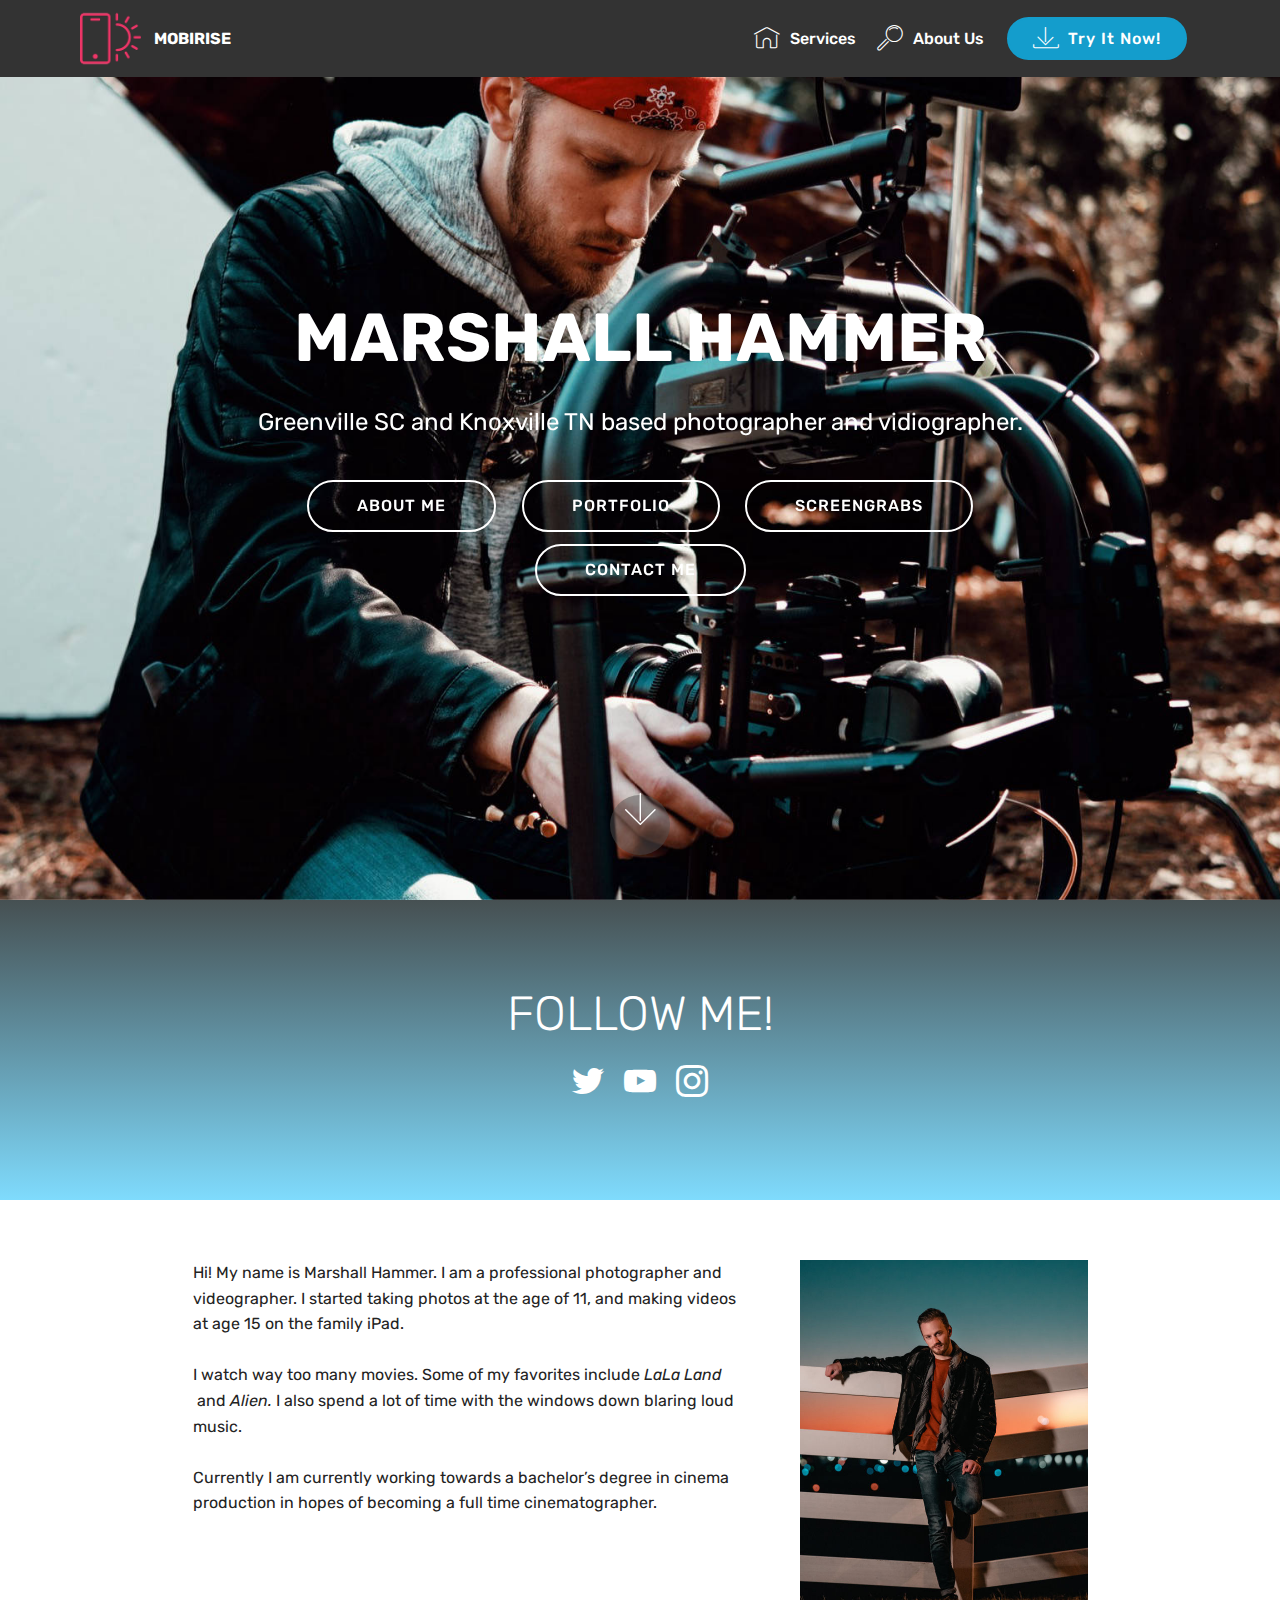
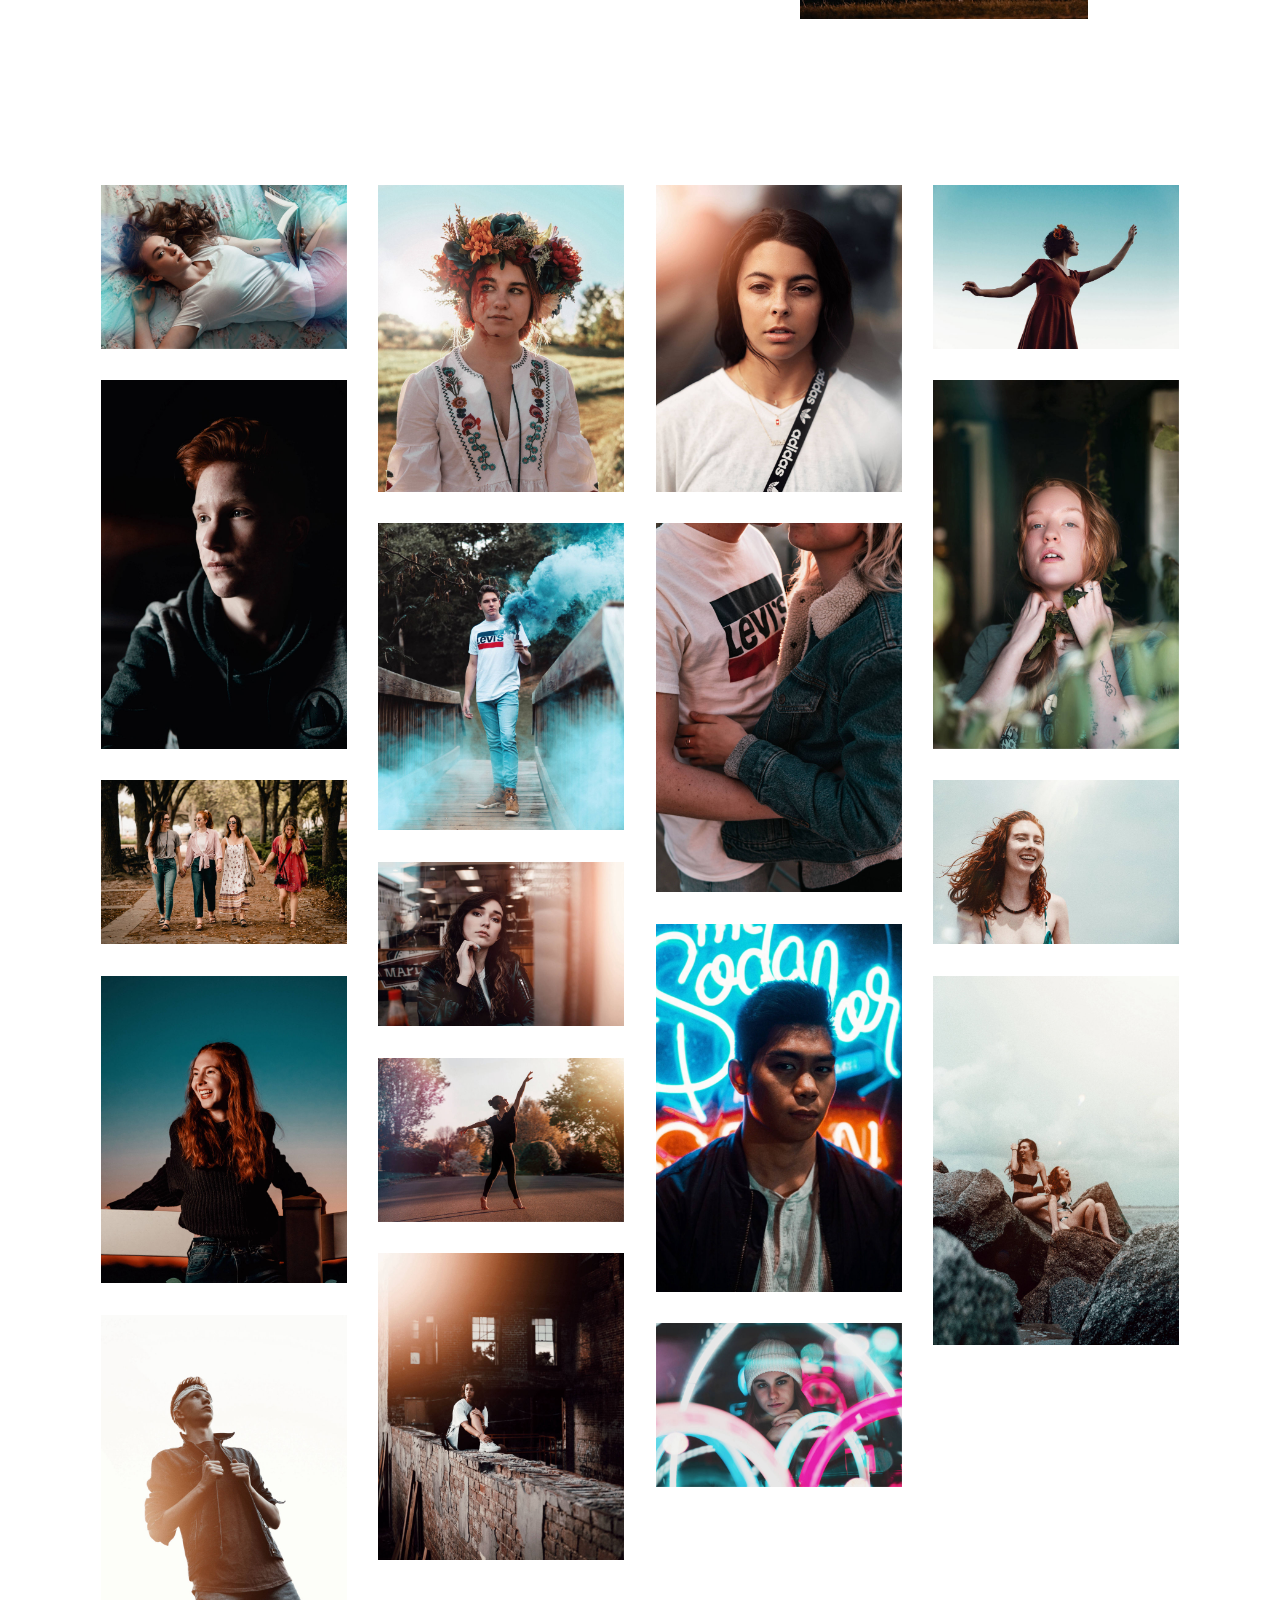
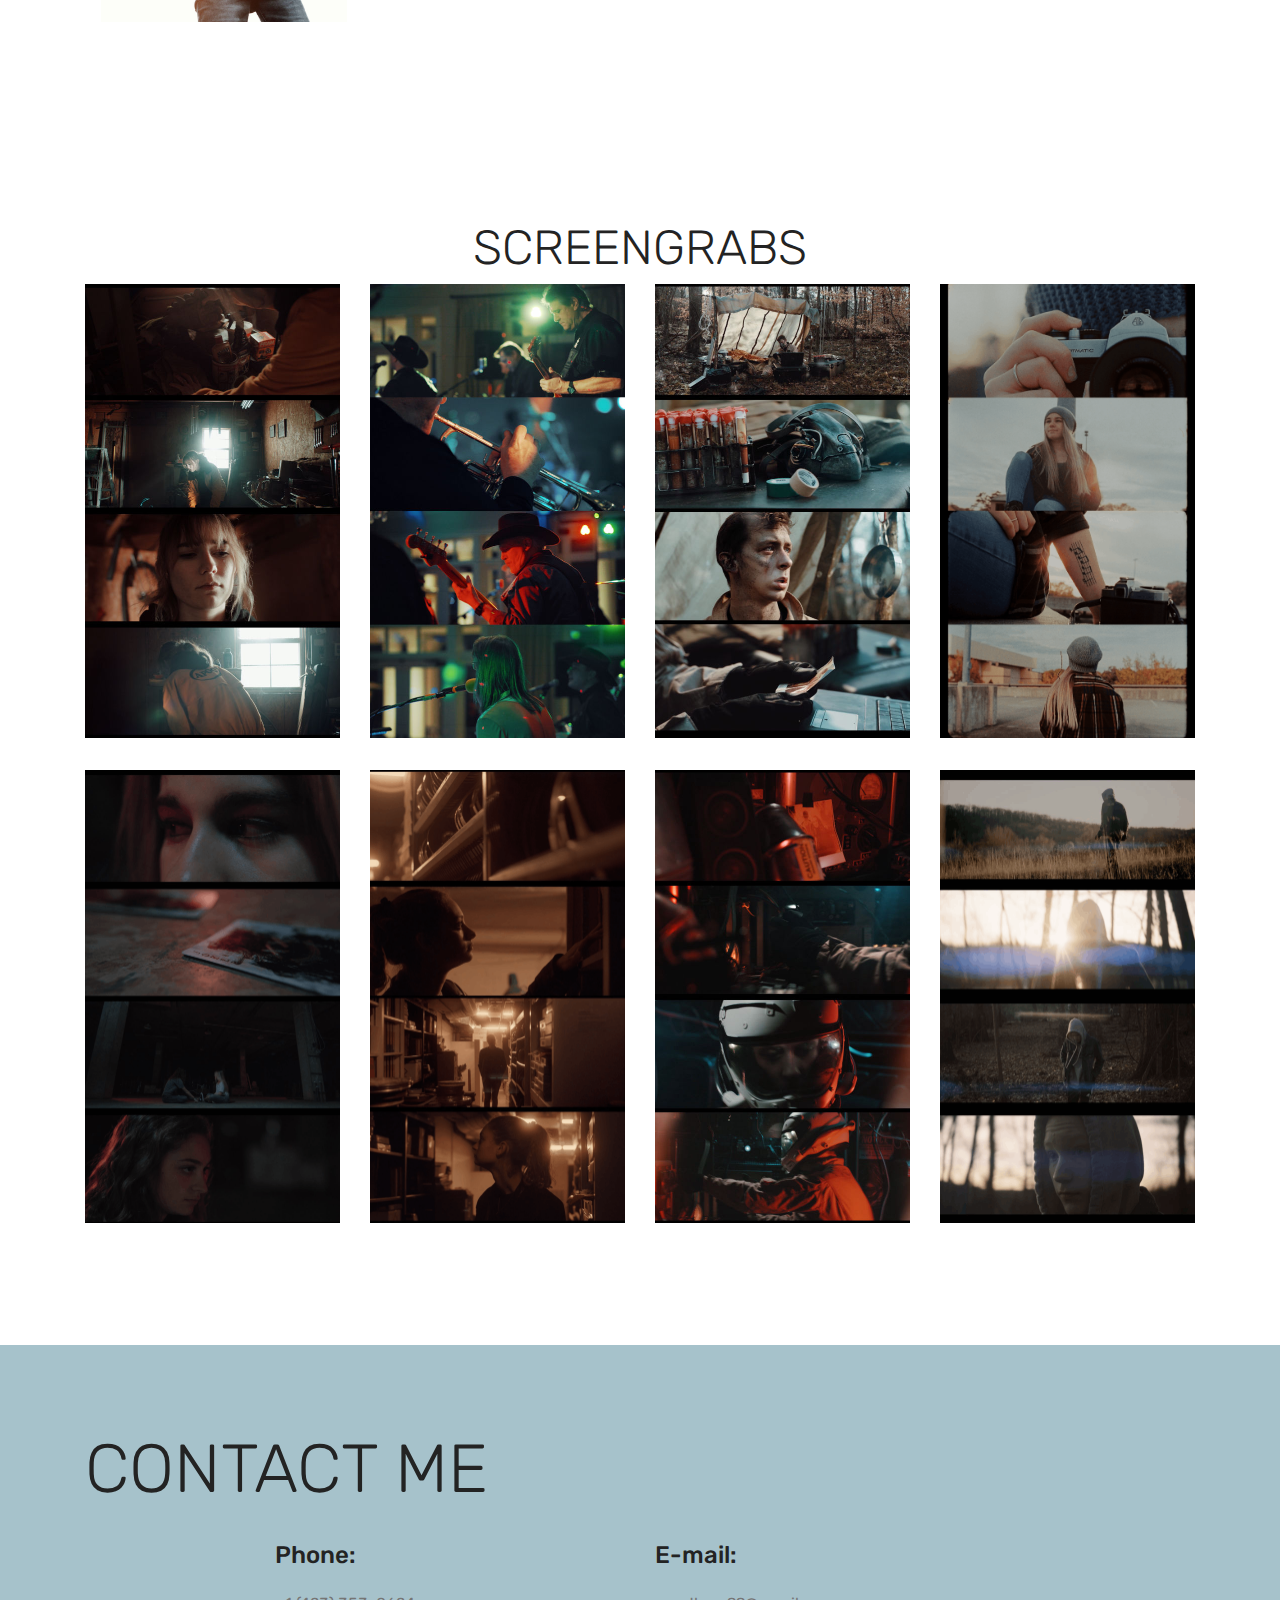
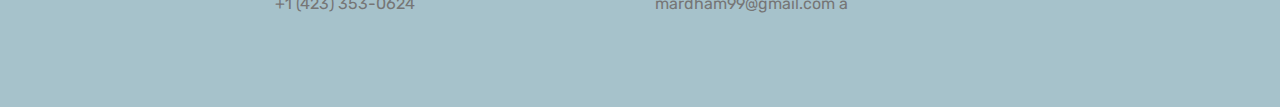
==== commit 7a61e4e3: "Add files via upload" ====
--- a/index.html
+++ b/index.html
@@ -9,15 +9,16 @@
   <link rel="shortcut icon" href="assets/images/logo2.png" type="image/x-icon">
   <meta name="description" content="">
   
-  <title>Home</title>
+  <title>Marshall Hammer</title>
   <link rel="stylesheet" href="assets/web/assets/mobirise-icons/mobirise-icons.css">
   <link rel="stylesheet" href="assets/bootstrap/css/bootstrap.min.css">
   <link rel="stylesheet" href="assets/bootstrap/css/bootstrap-grid.min.css">
   <link rel="stylesheet" href="assets/bootstrap/css/bootstrap-reboot.min.css">
   <link rel="stylesheet" href="assets/socicon/css/styles.css">
+  <link rel="stylesheet" href="assets/dropdown/css/style.css">
   <link rel="stylesheet" href="assets/tether/tether.min.css">
-  <link rel="stylesheet" href="assets/dropdown/css/style.css">
   <link rel="stylesheet" href="assets/theme/css/style.css">
+  <link rel="stylesheet" href="assets/gallery/style.css">
   <link rel="preload" as="style" href="assets/mobirise/css/mbr-additional.css"><link rel="stylesheet" href="assets/mobirise/css/mbr-additional.css" type="text/css">
   
   
@@ -76,7 +77,7 @@
     </nav>
 </section>
 
-<section class="engine"><a href="https://mobirise.info/z">best free website templates</a></section><section class="cid-qTkA127IK8 mbr-fullscreen mbr-parallax-background" id="header2-1">
+<section class="engine"><a href="https://mobirise.info/i">free website creation software</a></section><section class="cid-qTkA127IK8 mbr-fullscreen mbr-parallax-background" id="header2-1">
 
     
 
@@ -85,15 +86,13 @@
     <div class="container align-center">
         <div class="row justify-content-md-center">
             <div class="mbr-white col-md-10">
-                <h1 class="mbr-section-title mbr-bold pb-3 mbr-fonts-style display-1">
-                    FULL SCREEN INTRO
-                </h1>
+                <h1 class="mbr-section-title mbr-bold pb-3 mbr-fonts-style display-1">MARSHALL HAMMER</h1>
                 
                 <p class="mbr-text pb-3 mbr-fonts-style display-5">
-                    Click any text to edit or style it. Select text to insert a link. Click blue "Gear" icon in the top right corner to hide/show buttons, text, title and change the block background. Click red "+" in the bottom right corner to add a new block. Use the top left menu to create new pages, sites and add themes.
+                    Greenville SC and Knoxville TN based photographer and vidiographer.
                 </p>
-                <div class="mbr-section-btn"><a class="btn btn-md btn-secondary display-4" href="https://mobirise.com">LEARN</a>
-                    <a class="btn btn-md btn-white-outline display-4" href="https://mobirise.com">LIVE DEMO</a></div>
+                <div class="mbr-section-btn"><a class="btn btn-md btn-white-outline display-4" href="index.html#content7-h">ABOUT ME</a>
+                    <a class="btn btn-md btn-white-outline display-4" href="index.html#gallery2-g">PORTFOLIO</a> <a class="btn btn-md btn-white-outline display-4" href="index.html#gallery5-i">SCREENGRABS</a> <a class="btn btn-md btn-white-outline display-4" href="index.html#contacts2-j">CONTACT ME</a></div>
             </div>
         </div>
     </div>
@@ -104,171 +103,207 @@
     </div>
 </section>
 
-<section class="cid-qTkAaeaxX5" id="footer1-2">
-
-    
-
-    
-
-    <div class="container">
-        <div class="media-container-row content text-white">
-            <div class="col-12 col-md-3">
-                <div class="media-wrap">
-                    <a href="https://mobirise.com/">
-                        <img src="assets/images/logo2.png" alt="Mobirise">
-                    </a>
-                </div>
-            </div>
-            <div class="col-12 col-md-3 mbr-fonts-style display-7">
-                <h5 class="pb-3">
-                    Address
-                </h5>
-                <p class="mbr-text">
-                    1234 Street Name
-                    <br>City, AA 99999
-                </p>
-            </div>
-            <div class="col-12 col-md-3 mbr-fonts-style display-7">
-                <h5 class="pb-3">
-                    Contacts
-                </h5>
-                <p class="mbr-text">
-                    Email: support@mobirise.com
-                    <br>Phone: +1 (0) 000 0000 001
-                    <br>Fax: +1 (0) 000 0000 002
-                </p>
-            </div>
-            <div class="col-12 col-md-3 mbr-fonts-style display-7">
-                <h5 class="pb-3">
-                    Links
-                </h5>
-                <p class="mbr-text">
-                    <a class="text-primary" href="https://mobirise.com/">Website builder</a>
-                    <br><a class="text-primary" href="https://mobirise.com/mobirise-free-win.zip">Download for Windows</a>
-                    <br><a class="text-primary" href="https://mobirise.com/mobirise-free-mac.zip">Download for Mac</a>
-                </p>
-            </div>
-        </div>
-        <div class="footer-lower">
-            <div class="media-container-row">
-                <div class="col-sm-12">
-                    <hr>
-                </div>
-            </div>
-            <div class="media-container-row mbr-white">
-                <div class="col-sm-6 copyright">
-                    <p class="mbr-text mbr-fonts-style display-7">
-                        © Copyright 2017 Mobirise - All Rights Reserved
-                    </p>
-                </div>
-                <div class="col-md-6">
-                    <div class="social-list align-right">
-                        <div class="soc-item">
-                            <a href="https://twitter.com/mobirise" target="_blank">
-                                <span class="socicon-twitter socicon mbr-iconfont mbr-iconfont-social"></span>
+<section class="cid-rX0pF1T3nH" id="social-buttons2-f">
+
+    
+
+    
+
+    <div class="container">
+        <div class="media-container-row">
+            <div class="col-md-8 align-center">
+                <h2 class="pb-3 mbr-fonts-style display-2">
+                    FOLLOW ME!</h2>
+                <div class="social-list pl-0 mb-0">
+                    <a href="https://twitter.com/MDH_Hammer" target="_blank">
+                        <span class="px-2 mbr-iconfont mbr-iconfont-social socicon-twitter socicon" style="color: rgb(255, 255, 255); fill: rgb(255, 255, 255);"></span>
+                    </a>
+                    <a href="https://www.youtube.com/channel/UCuJ9B--dKsJCGRjvFb9Ig5Q" target="_blank">
+                        <span class="px-2 mbr-iconfont mbr-iconfont-social socicon-youtube socicon" style="color: rgb(255, 255, 255); fill: rgb(255, 255, 255);"></span>
+                    </a>
+                    <a href="https://www.instagram.com/mdh_hammer/" target="_blank">
+                        <span class="px-2 mbr-iconfont mbr-iconfont-social socicon-instagram socicon" style="color: rgb(255, 255, 255); fill: rgb(255, 255, 255);"></span>
+                    </a>
+                    <a href="https://www.youtube.com/c/mobirise" target="_blank">
+                        
+                    </a>
+                    <a href="https://www.behance.net/Mobirise" target="_blank">
+                        
+                    </a>
+                </div>
+            </div>
+        </div>
+    </div>
+</section>
+
+<section class="mbr-section content7 cid-rX0pOMf8xR" id="content7-h">
+          
+    
+
+    <div class="container">
+        <div class="media-container-row">
+            <div class="col-12 col-md-10">
+                <div class="media-container-row">
+                    <div class="media-content">
+                        <div class="mbr-section-text">
+                            <p class="mbr-text align-right mb-0 mbr-fonts-style display-7">Hi! My name is Marshall Hammer. I am a professional photographer and videographer. I started taking photos at the age of 11, and making videos at age 15 on the family iPad. <br><br>I watch way too many movies. Some of my favorites include <em>LaLa Land &nbsp;</em>and <em>Alien. </em>I also spend a lot of time with the windows down blaring loud music.<br><br>Currently I am currently working towards a bachelor’s degree in cinema production in hopes of becoming a full time cinematographer. &nbsp; &nbsp;</p>
+                        </div>
+                    </div>
+                    <div class="mbr-figure" style="width: 60%;">
+                     <img src="assets/images/usfun2-15-574x718.jpg" alt="Mobirise" title="">  
+                    </div>
+                </div>
+            </div>
+        </div>
+    </div>
+</section>
+
+<section class="mbr-gallery mbr-slider-carousel cid-rX0pOhV7yo" id="gallery2-g">
+
+    
+
+    <div class="container">
+        <div><!-- Filter --><!-- Gallery --><div class="mbr-gallery-row"><div class="mbr-gallery-layout-default"><div><div><div class="mbr-gallery-item mbr-gallery-item--p2" data-video-url="false" data-tags="Portrait"><div href="#lb-gallery2-g" data-slide-to="0" data-toggle="modal"><img src="assets/images/1f9af5ba-9b4c-45a1-9692-ee1a9bfe3bb3-2000x1333-800x533.jpg" alt="" title=""><span class="icon-focus"></span></div></div><div class="mbr-gallery-item mbr-gallery-item--p2" data-video-url="false" data-tags="Awesome"><div href="#lb-gallery2-g" data-slide-to="1" data-toggle="modal"><img src="assets/images/img-1267-2000x2500-800x1000.jpg" alt="" title=""><span class="icon-focus"></span></div></div><div class="mbr-gallery-item mbr-gallery-item--p2" data-video-url="false" data-tags="Portrait"><div href="#lb-gallery2-g" data-slide-to="2" data-toggle="modal"><img src="assets/images/img-8903-2000x2500-800x1000.jpg" alt="" title=""><span class="icon-focus"></span></div></div><div class="mbr-gallery-item mbr-gallery-item--p2" data-video-url="false" data-tags="Awesome"><div href="#lb-gallery2-g" data-slide-to="3" data-toggle="modal"><img src="assets/images/img-2412-2000x1333-800x533.jpg" alt="" title=""><span class="icon-focus"></span></div></div><div class="mbr-gallery-item mbr-gallery-item--p2" data-video-url="false" data-tags="Animated"><div href="#lb-gallery2-g" data-slide-to="4" data-toggle="modal"><img src="assets/images/img-3473-2000x3000-800x1200.jpg" alt="" title=""><span class="icon-focus"></span></div></div><div class="mbr-gallery-item mbr-gallery-item--p2" data-video-url="false" data-tags="Portrait"><div href="#lb-gallery2-g" data-slide-to="5" data-toggle="modal"><img src="assets/images/img-5055-2000x3000-800x1200.jpg" alt="" title=""><span class="icon-focus"></span></div></div><div class="mbr-gallery-item mbr-gallery-item--p2" data-video-url="false" data-tags="Responsive"><div href="#lb-gallery2-g" data-slide-to="6" data-toggle="modal"><img src="assets/images/img-1110-2000x2500-800x1000.jpg" alt="" title=""><span class="icon-focus"></span></div></div><div class="mbr-gallery-item mbr-gallery-item--p2" data-video-url="false" data-tags="Animated"><div href="#lb-gallery2-g" data-slide-to="7" data-toggle="modal"><img src="assets/images/harmandjake-38-1536x2304-800x1200.jpg" alt="" title=""><span class="icon-focus"></span></div></div><div class="mbr-gallery-item mbr-gallery-item--p2" data-video-url="false" data-tags="Creative"><div href="#lb-gallery2-g" data-slide-to="8" data-toggle="modal"><img src="assets/images/gorlday-43-2000x1333-800x533.jpg" alt="" title=""><span class="icon-focus"></span></div></div><div class="mbr-gallery-item mbr-gallery-item--p2" data-video-url="false" data-tags="Portrait"><div href="#lb-gallery2-g" data-slide-to="9" data-toggle="modal"><img src="assets/images/img-4409-2000x1333-800x533.jpg" alt="" title=""><span class="icon-focus"></span></div></div><div class="mbr-gallery-item mbr-gallery-item--p2" data-video-url="false" data-tags="Portrait"><div href="#lb-gallery2-g" data-slide-to="10" data-toggle="modal"><img src="assets/images/img-4820-2000x1333-800x533.jpg" alt="" title=""><span class="icon-focus"></span></div></div><div class="mbr-gallery-item mbr-gallery-item--p2" data-video-url="false" data-tags="Portrait"><div href="#lb-gallery2-g" data-slide-to="11" data-toggle="modal"><img src="assets/images/img-4229-1080x1616-800x1197.jpg" alt="" title=""><span class="icon-focus"></span></div></div><div class="mbr-gallery-item mbr-gallery-item--p2" data-video-url="false" data-tags="Portrait"><div href="#lb-gallery2-g" data-slide-to="12" data-toggle="modal"><img src="assets/images/img-3196-2000x2500-800x1000.jpg" alt="" title=""><span class="icon-focus"></span></div></div><div class="mbr-gallery-item mbr-gallery-item--p2" data-video-url="false" data-tags="Portrait"><div href="#lb-gallery2-g" data-slide-to="13" data-toggle="modal"><img src="assets/images/img-4411-2000x3001-800x1200.jpg" alt="" title=""><span class="icon-focus"></span></div></div><div class="mbr-gallery-item mbr-gallery-item--p2" data-video-url="false" data-tags="Portrait"><div href="#lb-gallery2-g" data-slide-to="14" data-toggle="modal"><img src="assets/images/img-5116-2000x1333-800x533.jpg" alt="" title=""><span class="icon-focus"></span></div></div><div class="mbr-gallery-item mbr-gallery-item--p2" data-video-url="false" data-tags="Portrait"><div href="#lb-gallery2-g" data-slide-to="15" data-toggle="modal"><img src="assets/images/img-9357-2000x2500-800x1000.jpg" alt="" title=""><span class="icon-focus"></span></div></div><div class="mbr-gallery-item mbr-gallery-item--p2" data-video-url="false" data-tags="Portrait"><div href="#lb-gallery2-g" data-slide-to="16" data-toggle="modal"><img src="assets/images/img-8734-2000x2500-800x1000.jpg" alt="" title=""><span class="icon-focus"></span></div></div><div class="mbr-gallery-item mbr-gallery-item--p2" data-video-url="false" data-tags="Portrait"><div href="#lb-gallery2-g" data-slide-to="17" data-toggle="modal"><img src="assets/images/img-4797-2000x1333-800x533.jpg" alt="" title=""><span class="icon-focus"></span></div></div></div></div><div class="clearfix"></div></div></div><!-- Lightbox --><div data-app-prevent-settings="" class="mbr-slider modal fade carousel slide" tabindex="-1" data-keyboard="true" data-interval="false" id="lb-gallery2-g"><div class="modal-dialog"><div class="modal-content"><div class="modal-body"><div class="carousel-inner"><div class="carousel-item"><img src="assets/images/1f9af5ba-9b4c-45a1-9692-ee1a9bfe3bb3-2000x1333.jpg" alt="" title=""></div><div class="carousel-item"><img src="assets/images/img-1267-2000x2500.jpg" alt="" title=""></div><div class="carousel-item"><img src="assets/images/img-8903-2000x2500.jpg" alt="" title=""></div><div class="carousel-item"><img src="assets/images/img-2412-2000x1333.jpg" alt="" title=""></div><div class="carousel-item"><img src="assets/images/img-3473-2000x3000.jpg" alt="" title=""></div><div class="carousel-item active"><img src="assets/images/img-5055-2000x3000.jpg" alt="" title=""></div><div class="carousel-item"><img src="assets/images/img-1110-2000x2500.jpg" alt="" title=""></div><div class="carousel-item"><img src="assets/images/harmandjake-38-1536x2304.jpg" alt="" title=""></div><div class="carousel-item"><img src="assets/images/gorlday-43-2000x1333.jpg" alt="" title=""></div><div class="carousel-item"><img src="assets/images/img-4409-2000x1333.jpg" alt="" title=""></div><div class="carousel-item"><img src="assets/images/img-4820-2000x1333.jpg" alt="" title=""></div><div class="carousel-item"><img src="assets/images/img-4229-1080x1616.jpg" alt="" title=""></div><div class="carousel-item"><img src="assets/images/img-3196-2000x2500.jpg" alt="" title=""></div><div class="carousel-item"><img src="assets/images/img-4411-2000x3001.jpg" alt="" title=""></div><div class="carousel-item"><img src="assets/images/img-5116-2000x1333.jpg" alt="" title=""></div><div class="carousel-item"><img src="assets/images/img-9357-2000x2500.jpg" alt="" title=""></div><div class="carousel-item"><img src="assets/images/img-8734-2000x2500.jpg" alt="" title=""></div><div class="carousel-item"><img src="assets/images/img-4797-2000x1333.jpg" alt="" title=""></div></div><a class="carousel-control carousel-control-prev" role="button" data-slide="prev" href="#lb-gallery2-g"><span class="mbri-left mbr-iconfont" aria-hidden="true"></span><span class="sr-only">Previous</span></a><a class="carousel-control carousel-control-next" role="button" data-slide="next" href="#lb-gallery2-g"><span class="mbri-right mbr-iconfont" aria-hidden="true"></span><span class="sr-only">Next</span></a><a class="close" href="#" role="button" data-dismiss="modal"><span class="sr-only">Close</span></a></div></div></div></div></div>
+    </div>
+
+</section>
+
+<section class="mbr-gallery gallery5 cid-rX0pQRXhRd" id="gallery5-i">
+
+    
+
+    
+
+    <div class="container">
+        <h3 class="mbr-section-title align-center mbr-fonts-style display-2">SCREENGRABS</h3>
+        
+        <div class="row" id="gallery" data-toggle="modal" data-target="#carouselModal">
+            <div class="col-sm-6 col-md-4 col-lg-3 item gallery-image">
+                <div class="item-wrapper">
+                    <img class="w-100" src="assets/images/img-2955-510x907.jpg" alt="" data-target="#mbrCarousel" data-slide-to="0" title="">
+                </div>
+            </div>
+            <div class="col-sm-6 col-md-4 col-lg-3 item gallery-image">
+                <div class="item-wrapper">
+                    <img class="w-100" src="assets/images/img-4031-510x907.jpg" alt="" data-target="#mbrCarousel" data-slide-to="1" title="">
+                </div>
+            </div>
+            <div class="col-sm-6 col-md-4 col-lg-3 item gallery-image">
+                <div class="item-wrapper">
+                    <img class="w-100" src="assets/images/img-4625-510x907.jpg" alt="" data-target="#mbrCarousel" data-slide-to="2" title="">
+                </div>
+            </div><div class="col-sm-6 col-md-4 col-lg-3 item gallery-image">
+                <div class="item-wrapper">
+                    <img class="w-100" src="assets/images/img-4535-1242x2208.png" alt="" data-target="#mbrCarousel" data-slide-to="2">
+                </div>
+            </div>
+            <div class="col-sm-6 col-md-4 col-lg-3 item gallery-image">
+                <div class="item-wrapper">
+                    <img class="w-100" src="assets/images/img-5248-510x907.png" alt="" data-target="#mbrCarousel" data-slide-to="3" title="">
+                </div>
+            </div><div class="col-sm-6 col-md-4 col-lg-3 item gallery-image">
+                <div class="item-wrapper">
+                    <img class="w-100" src="assets/images/img-5255-510x907.png" alt="" data-target="#mbrCarousel" data-slide-to="3" title="">
+                </div>
+            </div><div class="col-sm-6 col-md-4 col-lg-3 item gallery-image">
+                <div class="item-wrapper">
+                    <img class="w-100" src="assets/images/img-4622-510x906.jpg" alt="" data-target="#mbrCarousel" data-slide-to="3" title="">
+                </div>
+            </div><div class="col-sm-6 col-md-4 col-lg-3 item gallery-image">
+                <div class="item-wrapper">
+                    <img class="w-100" src="assets/images/img-5246-510x907.png" alt="" data-target="#mbrCarousel" data-slide-to="3" title="">
+                </div>
+            </div>
+        </div>
+
+        <div class="modal mbr-slider fade" id="carouselModal" tabindex="-1" role="dialog" aria-hidden="true">
+            <div class="modal-dialog" role="document">
+                <div class="modal-content">
+                    <div class="modal-body">
+                        <div id="mbrCarousel" class="carousel slide" data-ride="carousel">
+                            <div class="carousel-inner">
+                                <div class="carousel-item active">
+                                    <img class="d-block w-100" src="assets/images/background1.jpg" alt="">
+                                </div>
+                                <div class="carousel-item">
+                                    <img class="d-block w-100" src="assets/images/background2.jpg" alt="">
+                                </div>
+                                <div class="carousel-item">
+                                    <img class="d-block w-100" src="assets/images/background3.jpg" alt="">
+                                </div><div class="carousel-item">
+                                    <img class="d-block w-100" src="assets/images/img-4535-1242x2208.png" alt="">
+                                </div>
+                                <div class="carousel-item">
+                                    <img class="d-block w-100" src="assets/images/background4.jpg" alt="">
+                                </div><div class="carousel-item">
+                                    <img class="d-block w-100" src="assets/images/img-4622-510x906.jpg" alt="">
+                                </div><div class="carousel-item">
+                                    <img class="d-block w-100" src="assets/images/img-5246-510x907.png" alt="">
+                                </div><div class="carousel-item">
+                                    <img class="d-block w-100" src="assets/images/img-5255-510x907.png" alt="">
+                                </div>
+                            </div>
+                            <ol class="carousel-indicators">
+                                <li data-target="#mbrCarousel" data-slide-to="0" class="active"></li>
+                                <li data-target="#mbrCarousel" data-slide-to="1"></li>
+                                <li data-target="#mbrCarousel" data-slide-to="2"></li><li data-target="#mbrCarousel" data-slide-to="3"></li>
+                                <li data-target="#mbrCarousel" data-slide-to="4"></li><li data-target="#mbrCarousel" data-slide-to="5"></li><li data-target="#mbrCarousel" data-slide-to="6"></li><li data-target="#mbrCarousel" data-slide-to="7"></li>
+                            </ol>
+                            <a role="button" href="" class="close" data-dismiss="modal" aria-label="Close">
+                            </a>
+                            <a class="carousel-control-prev carousel-control" href="#mbrCarousel" role="button" data-slide="prev">
+                                <span class="mbri-left mbr-iconfont" aria-hidden="true"></span>
+                                <span class="sr-only">Previous</span>
+                            </a>
+                            <a class="carousel-control-next carousel-control" href="#mbrCarousel" role="button" data-slide="next">
+                                <span class="mbri-right mbr-iconfont" aria-hidden="true"></span>
+                                <span class="sr-only">Next</span>
                             </a>
                         </div>
-                        <div class="soc-item">
-                            <a href="https://www.facebook.com/pages/Mobirise/1616226671953247" target="_blank">
-                                <span class="socicon-facebook socicon mbr-iconfont mbr-iconfont-social"></span>
-                            </a>
+                    </div>
+                </div>
+            </div>
+        </div>
+    </div>
+</section>
+
+<section class="mbr-section contacts2 cid-rX0pRjNCdF" id="contacts2-j">
+    <!---->
+    
+    <!---->
+    <!--Overlay-->
+    
+    <!--Container-->
+    <div class="container">
+        <div class="row">
+            <!--Titles-->
+            <div class="title col-12">
+                <h2 class="align-left mbr-fonts-style display-1">CONTACT ME</h2>
+                
+            </div>
+            <div class="col-12">
+                <div class="row justify-content-center">
+                    
+                    <div class="col-12 col-md-4">
+                        <div class="b b-phone">
+                            <h5 class="align-left mbr-fonts-style m-0 display-5">
+                                Phone:
+                            </h5>
+                            <p class="mbr-text align-left mbr-fonts-style display-7">
+                                +1 (423) 353-0624</p>
                         </div>
-                        <div class="soc-item">
-                            <a href="https://www.youtube.com/c/mobirise" target="_blank">
-                                <span class="socicon-youtube socicon mbr-iconfont mbr-iconfont-social"></span>
-                            </a>
+                    </div>
+                    <div class="col-12 col-md-4">
+                        <div class="b b-mail">
+                            <h5 class="align-left mbr-fonts-style m-0 display-5">
+                                E-mail:
+                            </h5>
+                            <p class="mbr-text align-left mbr-fonts-style display-7">mardham99@gmail.com a</p>
                         </div>
-                        <div class="soc-item">
-                            <a href="https://instagram.com/mobirise" target="_blank">
-                                <span class="socicon-instagram socicon mbr-iconfont mbr-iconfont-social"></span>
-                            </a>
-                        </div>
-                        <div class="soc-item">
-                            <a href="https://plus.google.com/u/0/+Mobirise" target="_blank">
-                                <span class="socicon-googleplus socicon mbr-iconfont mbr-iconfont-social"></span>
-                            </a>
-                        </div>
-                        <div class="soc-item">
-                            <a href="https://www.behance.net/Mobirise" target="_blank">
-                                <span class="socicon-behance socicon mbr-iconfont mbr-iconfont-social"></span>
-                            </a>
-                        </div>
-                    </div>
-                </div>
-            </div>
-        </div>
-    </div>
-</section>
-
-<section class="header12 cid-rWZS9rMwJP mbr-fullscreen mbr-parallax-background" id="header12-3">
-
-    
-
-    <div class="mbr-overlay" style="opacity: 0.5; background-color: rgb(35, 35, 35);">
-    </div>
-
-    <div class="container  ">
-            <div class="media-container">
-                <div class="col-md-12 align-center">
-                    <h1 class="mbr-section-title pb-3 mbr-white mbr-bold mbr-fonts-style display-1">Marshall MORE</h1>
-                    <p class="mbr-text pb-3 mbr-white mbr-fonts-style display-5">Photographer and Cinematographer</p>
-                    <div class="mbr-section-btn align-center py-2">
-                        <a class="btn btn-md btn-secondary display-4" href="https://mobirise.co">MORE</a>
-                    </div>
-
-                    <div class="icons-media-container mbr-white">
-                        <div class="card col-12 col-md-6 col-lg-3">
-                            <div class="icon-block">
-                            <a href="https://mobirise.co/">
-                                <span class="mbri-layers mbr-iconfont"></span>
-                            </a>
-                            </div>
-                            <h5 class="mbr-fonts-style display-5">
-                                Multi Layout
-                            </h5>
-                        </div>
-
-                        <div class="card col-12 col-md-6 col-lg-3">
-                            <div class="icon-block">
-                                <a href="https://mobirise.co/">
-                                    <span class="mbri-sun mbr-iconfont"></span>
-                                </a>
-                            </div>
-                            <h5 class="mbr-fonts-style display-5">
-                                Creative Idea
-                            </h5>
-                        </div>
-
-                        <div class="card col-12 col-md-6 col-lg-3">
-                            <div class="icon-block">
-                                <a href="https://mobirise.co/">
-                                    <span class="mbri-cash mbr-iconfont"></span>
-                                </a>
-                            </div>
-                            <h5 class="mbr-fonts-style display-5">
-                                Target Buyers
-                            </h5>
-                        </div>
-
-                        <div class="card col-12 col-md-6 col-lg-3">
-                            <div class="icon-block">
-                                <a href="https://mobirise.co/">
-                                    <span class="mbri-mobirise mbr-iconfont"></span>
-                                </a>
-                            </div>
-                            <h5 class="mbr-fonts-style display-5">
-                                Reach Top
-                            </h5>
-                        </div>
-                    </div>
-                </div>
-            </div>
-    </div>
-
-    <div class="mbr-arrow hidden-sm-down" aria-hidden="true">
-        <a href="#next">
-            <i class="mbri-down mbr-iconfont"></i>
-        </a>
+                    </div>
+                </div>
+            </div>
+        </div>
     </div>
 </section>
 
@@ -277,13 +312,20 @@
   <script src="assets/popper/popper.min.js"></script>
   <script src="assets/bootstrap/js/bootstrap.min.js"></script>
   <script src="assets/smoothscroll/smooth-scroll.js"></script>
-  <script src="assets/tether/tether.min.js"></script>
-  <script src="assets/touchswipe/jquery.touch-swipe.min.js"></script>
-  <script src="assets/parallax/jarallax.min.js"></script>
-  <script src="assets/vimeoplayer/jquery.mb.vimeo_player.js"></script>
   <script src="assets/dropdown/js/nav-dropdown.js"></script>
   <script src="assets/dropdown/js/navbar-dropdown.js"></script>
+  <script src="assets/touchswipe/jquery.touch-swipe.min.js"></script>
+  <script src="assets/tether/tether.min.js"></script>
+  <script src="assets/sociallikes/social-likes.js"></script>
+  <script src="assets/masonry/masonry.pkgd.min.js"></script>
+  <script src="assets/imagesloaded/imagesloaded.pkgd.min.js"></script>
+  <script src="assets/bootstrapcarouselswipe/bootstrap-carousel-swipe.js"></script>
+  <script src="assets/vimeoplayer/jquery.mb.vimeo_player.js"></script>
+  <script src="assets/parallax/jarallax.min.js"></script>
   <script src="assets/theme/js/script.js"></script>
+  <script src="assets/gallery/player.min.js"></script>
+  <script src="assets/gallery/script.js"></script>
+  <script src="assets/slidervideo/script.js"></script>
   
   
 </body>
--- a/assets/gallery/style.css
+++ b/assets/gallery/style.css
@@ -0,0 +1,440 @@
+/*-------
+
+   Gallery
+
+-------*/
+.mbr-gallery .mbr-gallery-item {
+  position: relative;
+  display: inline-block;
+  width: 25%;
+  cursor: pointer; }
+
+@media (max-width: 768px) {
+  .mbr-gallery .mbr-gallery-item {
+    width: 50%; } }
+@media (max-width: 400px) {
+  .mbr-gallery .mbr-gallery-item {
+    width: 100%; } }
+.mbr-gallery .icon-focus,
+.mbr-gallery .icon-video {
+  position: absolute;
+  top: calc(50% - 32px);
+  left: calc(50% - 24px);
+  font-family: 'MobiriseIcons' !important;
+  font-size: 3rem !important;
+  color: #fff;
+  opacity: 0;
+  transition: .2s opacity ease-in-out;
+  z-index: 5; }
+
+.mbr-gallery .icon-focus::before {
+  content: '\e96b'; }
+
+.mbr-gallery .icon-video::before {
+  content: '\e95c'; }
+
+.mbr-gallery .mbr-gallery-item > div:hover .icon-focus,
+.mbr-gallery .mbr-gallery-item > div:hover .icon-video {
+  opacity: 1; }
+
+.mbr-gallery .mbr-gallery-item img {
+  width: 100%;
+  opacity: 1;
+  -webkit-transition: .2s opacity ease-in-out;
+  transition: .2s opacity ease-in-out; }
+
+.mbr-gallery .mbr-gallery-item > div:hover img {
+  opacity: 1; }
+
+.mbr-gallery .mbr-gallery-item > div {
+  background: #fff;
+  display: block;
+  outline: none;
+  position: relative; }
+
+.mbr-gallery .mbr-gallery-item .icon {
+  -webkit-transform: translateX(-50%) translateY(-50%);
+  -webkit-transition: .2s opacity ease-in-out;
+  color: #000;
+  font-size: 30px;
+  height: 69px;
+  left: 50%;
+  opacity: 0;
+  position: absolute;
+  top: 50%;
+  transform: translateX(-50%) translateY(-50%);
+  transition: .2s opacity ease-in-out;
+  width: 69px; }
+
+.mbr-gallery .mbr-gallery-item .icon::after,
+.mbr-gallery .mbr-gallery-item .icon::before {
+  content: '';
+  display: block;
+  position: absolute;
+  height: 69px;
+  width: 1px;
+  margin-left: 34.5px;
+  background-color: #fff; }
+
+.mbr-gallery .mbr-gallery-item .icon::after {
+  width: 69px;
+  height: 1px;
+  margin-left: 0;
+  margin-top: 34.5px; }
+
+.mbr-gallery .mbr-gallery-item > div:hover .icon {
+  opacity: 1; }
+
+.mbr-gallery .mbr-gallery-item > div:hover::before {
+  opacity: .9; }
+
+.mbr-gallery .mbr-gallery-item > div:hover .mbr-gallery-title {
+  background: transparent !important; }
+
+/* remove spacing */
+.mbr-gallery .mbr-gallery-row.no-gutter {
+  margin: 0; }
+
+.mbr-gallery .mbr-gallery-row.no-gutter .mbr-gallery-item {
+  padding: 0; }
+
+/* container */
+.mbr-gallery .container.mbr-gallery-layout-default {
+  padding: 93px 0; }
+
+/* fix horizontal scrollbar */
+.mbr-gallery .mbr-gallery-layout-article,
+.mbr-gallery .mbr-gallery-layout-default {
+  overflow: hidden; }
+
+/* lightbox */
+.mbr-gallery .modal {
+  position: fixed;
+  overflow: hidden;
+  padding-right: 0 !important; }
+
+.mbr-gallery .modal-content {
+  border-radius: 0;
+  border: none;
+  background: transparent; }
+
+.mbr-gallery .modal-body {
+  padding: 0; }
+
+.mbr-gallery .modal-body img {
+  width: 100%; }
+
+.mbr-gallery .modal .close {
+  position: fixed;
+  background: #1b1b1b;
+  opacity: .5;
+  font-size: 35px;
+  font-weight: 300;
+  width: 70px;
+  height: 70px;
+  border-radius: 50%;
+  color: #fff;
+  top: 2.5rem;
+  right: 2.5rem;
+  line-height: 70px;
+  border: none;
+  text-align: center;
+  text-shadow: none;
+  z-index: 5;
+  -webkit-transition: opacity .3s ease;
+  -moz-transition: opacity .3s ease;
+  -o-transition: opacity .3s ease;
+  transition: opacity .3s ease;
+  font-family: 'MobiriseIcons'; }
+  .mbr-gallery .modal .close::before {
+    content: '\e91a'; }
+
+.mbr-gallery .modal .close:hover {
+  opacity: 1;
+  background: #000;
+  color: #fff; }
+
+.mbr-gallery .modal-dialog {
+  max-width: 100% !important; }
+
+.mbr-gallery .modal.in .modal-dialog {
+  margin: 0 auto; }
+
+/* modal back color opacity */
+.modal-backdrop.in {
+  opacity: .8;
+  filter: alpha(opacity=80); }
+
+@media (max-width: 768px) {
+  .mbr-gallery .carousel-control,
+  .mbr-gallery .carousel-indicators,
+  .mbr-gallery .modal .close {
+    position: fixed; } }
+/* fix fade in effect */
+.mbr-gallery .modal.fade .modal-dialog {
+  -webkit-transition: margin-top .3s ease-out;
+  -moz-transition: margin-top .3s ease-out;
+  -o-transition: margin-top .3s ease-out;
+  transition: margin-top .3s ease-out; }
+
+.mbr-gallery .modal.fade .modal-dialog,
+.mbr-gallery .modal.in .modal-dialog {
+  -webkit-transform: none;
+  -ms-transform: none;
+  -o-transform: none;
+  transform: none; }
+
+/*-------
+
+   Slider
+
+-------*/
+.mbr-slider .carousel-inner > .active,
+.mbr-slider .carousel-inner > .next,
+.mbr-slider .carousel-inner > .prev {
+  display: table; }
+
+.mbr-slider .carousel-control {
+  position: absolute;
+  width: 70px;
+  height: 70px;
+  top: 50%;
+  margin-top: -35px;
+  line-height: 70px;
+  border-radius: 50%;
+  font-size: 35px;
+  border: 0;
+  opacity: .5;
+  text-shadow: none;
+  z-index: 5;
+  color: #fff;
+  -webkit-transition: all .2s ease-in-out 0s;
+  -o-transition: all .2s ease-in-out 0s;
+  transition: all .2s ease-in-out 0s; }
+
+.mbr-gallery .mbr-slider .carousel-control {
+  position: fixed; }
+
+@media (max-width: 991px) {
+  .mbr-gallery .mbr-slider .carousel-control {
+    bottom: 2.5rem;
+    margin-top: 0;
+    top: auto;
+    z-index: 17; } }
+.mbr-gallery .mbr-slider .carousel-inner > .active {
+  display: block; }
+
+.mbr-slider .carousel-control.left {
+  left: 0;
+  margin-left: 2.5rem; }
+
+.mbr-slider .carousel-control.right {
+  right: 0;
+  margin-right: 2.5rem; }
+
+.mbr-slider .carousel-control .icon-next,
+.mbr-slider .carousel-control .icon-prev {
+  margin-top: -18px;
+  font-size: 40px;
+  line-height: 27px; }
+
+.mbr-slider .carousel-control:hover {
+  background: #1b1b1b;
+  color: #fff;
+  opacity: 1; }
+
+.mbr-slider .carousel-indicators {
+  position: absolute;
+  bottom: 0;
+  margin-bottom: 1.5rem !important; }
+
+@media (max-width: 543px) {
+  .mbr-slider .carousel-indicators {
+    display: none; } }
+.carousel-indicators .active,
+.carousel-indicators li {
+  width: 15px;
+  height: 15px;
+  margin: 3px;
+  background: #1b1b1b;
+  opacity: .5; }
+
+.carousel-indicators .active {
+  background: #fff; }
+
+.carousel-indicators li {
+  max-width: 15px;
+  max-height: 15px;
+  border-radius: 50%; }
+
+.container .carousel-indicators {
+  margin-bottom: 3px; }
+
+.mbr-gallery .mbr-slider .carousel-indicators {
+  position: fixed;
+  margin-bottom: 2.5rem !important; }
+
+@media (max-width: 991px) {
+  .mbr-gallery .mbr-slider .carousel-indicators {
+    margin-bottom: 3.625rem !important;
+    padding-left: 2.5rem;
+    padding-right: 2.5rem; } }
+.mbr-slider .carousel-indicators .active,
+.mbr-slider .carousel-indicators li {
+  width: 7px;
+  height: 7px;
+  margin: 3px;
+  background: #1b1b1b;
+  border: 4px solid #1b1b1b;
+  opacity: .5; }
+
+.mbr-slider .carousel-indicators .active {
+  background: #fff; }
+
+@media (max-width: 767px) {
+  .mbr-slider .carousel-control {
+    top: auto;
+    bottom: 20px; }
+
+  .mbr-slider > .container .carousel-control {
+    margin-bottom: 0; } }
+/* boxed slider */
+.mbr-slider > .boxed-slider {
+  position: relative;
+  padding: 93px 0; }
+
+.mbr-slider > .boxed-slider > div {
+  position: relative; }
+
+.mbr-slider > .container img {
+  width: 100%; }
+
+.mbr-slider > .container img + .row {
+  position: absolute;
+  top: 50%;
+  left: 0;
+  right: 0;
+  -webkit-transform: translateY(-50%);
+  -moz-transform: translateY(-50%);
+  transform: translateY(-50%);
+  z-index: 2; }
+
+.mbr-slider .mbr-section {
+  padding: 0;
+  background-attachment: scroll; }
+
+.mbr-slider .mbr-table-cell {
+  padding: 0; }
+
+.mbr-slider > .container .carousel-indicators {
+  margin-bottom: 3px; }
+
+/* article slider */
+.mbr-slider > .article-slider .mbr-section,
+.mbr-slider > .article-slider .mbr-section .mbr-table-cell {
+  padding-top: 0;
+  padding-bottom: 0; }
+
+.modal-backdrop.show {
+  opacity: .7; }
+
+.video-container .mbr-background-video iframe {
+  width: 100%;
+  height: 100%; }
+
+.mbr-gallery-item__hided {
+  position: absolute !important;
+  left: 0 !important;
+  width: 0 !important;
+  height: 0;
+  padding: 0 !important; }
+
+.mbr-gallery-item__hided img {
+  display: none !important; }
+
+.mbr-gallery-item__hided span {
+  display: none !important; }
+
+.mbr-gallery-filter {
+  padding-top: 30px;
+  padding-bottom: 30px;
+  text-align: center; }
+  .mbr-gallery-filter li {
+    display: inline-block;
+    padding: 5px 0;
+    transition: all .3s ease-out; }
+    .mbr-gallery-filter li .btn {
+      cursor: pointer; }
+  .mbr-gallery-filter.gallery-filter__bg li {
+    color: #fff; }
+  .mbr-gallery-filter.gallery-filter__bg .active {
+    color: #000;
+    background-color: #fff; }
+  .mbr-gallery-filter ul {
+    display: inline-block;
+    width: 100%;
+    padding-left: 0;
+    margin-bottom: 0;
+    list-style: none; }
+
+.mbr-gallery-item > div {
+  position: relative; }
+
+.mbr-gallery-item--p1 {
+  padding: 0.5rem; }
+
+.mbr-gallery-item--p2 {
+  padding: 1rem; }
+
+.mbr-gallery-item--p3 {
+  padding: 1.5rem; }
+
+.mbr-gallery-item--p4 {
+  padding: 2rem; }
+
+.mbr-gallery-item--p5 {
+  padding: 2.5rem; }
+
+.mbr-gallery-item--p6 {
+  padding: 3rem; }
+
+.mbr-gallery .mbr-gallery-item--p4 {
+  width: 33.333%; }
+
+.mbr-gallery .mbr-gallery-item--p6, .mbr-gallery .mbr-gallery-item--p5 {
+  width: 50%; }
+
+@media (max-width: 992px) {
+  .mbr-gallery-item--p1 {
+    padding: 0.5rem; }
+
+  .mbr-gallery-item--p2 {
+    padding: 0.8rem; }
+
+  .mbr-gallery-item--p3 {
+    padding: 1rem; }
+
+  .mbr-gallery-item--p4 {
+    padding: 1.5rem; }
+
+  .mbr-gallery-item--p5 {
+    padding: 1.8rem; }
+
+  .mbr-gallery-item--p6 {
+    padding: 2rem; }
+
+  .mbr-gallery .mbr-gallery-item--p2,
+  .mbr-gallery .mbr-gallery-item--p3 {
+    width: 50%; }
+
+  .mbr-gallery .mbr-gallery-item--p6,
+  .mbr-gallery .mbr-gallery-item--p5,
+  .mbr-gallery .mbr-gallery-item--p4 {
+    width: 100%; } }
+@media (max-width: 400px) {
+  .mbr-gallery .mbr-gallery-item--p3,
+  .mbr-gallery .mbr-gallery-item--p2,
+  .mbr-gallery .mbr-gallery-item--p1 {
+    width: 100%; } }
+
+/*# sourceMappingURL=style.css.map */
--- a/assets/mobirise/css/mbr-additional.css
+++ b/assets/mobirise/css/mbr-additional.css
@@ -1092,539 +1092,62 @@
   color: #c1c1c1 !important;
 }
 .cid-qTkA127IK8 {
-  background-image: url("../../../assets/images/background4.jpg");
-}
-.cid-qTkAaeaxX5 {
-  padding-top: 60px;
-  padding-bottom: 60px;
-  background-color: #2e2e2e;
-}
-@media (max-width: 767px) {
-  .cid-qTkAaeaxX5 .content {
-    text-align: center;
-  }
-  .cid-qTkAaeaxX5 .content > div:not(:last-child) {
-    margin-bottom: 2rem;
-  }
-}
-@media (max-width: 767px) {
-  .cid-qTkAaeaxX5 .media-wrap {
-    margin-bottom: 1rem;
-  }
-}
-.cid-qTkAaeaxX5 .media-wrap .mbr-iconfont-logo {
-  font-size: 7.5rem;
-  color: #f36;
-}
-.cid-qTkAaeaxX5 .media-wrap img {
-  height: 6rem;
-}
-@media (max-width: 767px) {
-  .cid-qTkAaeaxX5 .footer-lower .copyright {
-    margin-bottom: 1rem;
-    text-align: center;
-  }
-}
-.cid-qTkAaeaxX5 .footer-lower hr {
-  margin: 1rem 0;
-  border-color: #fff;
-  opacity: .05;
-}
-.cid-qTkAaeaxX5 .footer-lower .social-list {
-  padding-left: 0;
-  margin-bottom: 0;
-  list-style: none;
-  display: flex;
-  flex-wrap: wrap;
-  justify-content: flex-end;
-  -webkit-justify-content: flex-end;
-}
-.cid-qTkAaeaxX5 .footer-lower .social-list .mbr-iconfont-social {
-  font-size: 1.3rem;
-  color: #fff;
-}
-.cid-qTkAaeaxX5 .footer-lower .social-list .soc-item {
-  margin: 0 .5rem;
-}
-.cid-qTkAaeaxX5 .footer-lower .social-list a {
-  margin: 0;
-  opacity: .5;
-  -webkit-transition: .2s linear;
-  transition: .2s linear;
-}
-.cid-qTkAaeaxX5 .footer-lower .social-list a:hover {
-  opacity: 1;
-}
-@media (max-width: 767px) {
-  .cid-qTkAaeaxX5 .footer-lower .social-list {
-    justify-content: center;
-    -webkit-justify-content: center;
-  }
-}
-.cid-rWZS9rMwJP {
-  background-image: url("../../../assets/images/background1.jpg");
-}
-.cid-rWZS9rMwJP .icons-media-container {
-  display: flex;
-  -webkit-justify-content: center;
-  justify-content: center;
-  -webkit-flex-direction: row;
-  flex-direction: row;
-  -webkit-flex-wrap: wrap;
-  flex-wrap: wrap;
-  padding-top: 4rem;
-}
-.cid-rWZS9rMwJP .icons-media-container .mbr-iconfont {
-  font-size: 96px;
-  color: #ffffff;
-}
-.cid-rWZS9rMwJP .icons-media-container .icon-block {
-  padding-bottom: 1rem;
-}
-.cid-rWZS9rMwJP .mbr-text {
-  color: #ffffff;
-}
-.cid-rWZS9rMwJP .card {
-  padding-bottom: 1.5rem;
-}
-.cid-qTkzRZLJNu .navbar {
-  padding: .5rem 0;
-  background: #333333;
-  transition: none;
-  min-height: 77px;
-}
-.cid-qTkzRZLJNu .navbar-dropdown.bg-color.transparent.opened {
-  background: #333333;
-}
-.cid-qTkzRZLJNu a {
-  font-style: normal;
-}
-.cid-qTkzRZLJNu .nav-item span {
-  padding-right: 0.4em;
-  line-height: 0.5em;
-  vertical-align: text-bottom;
-  position: relative;
-  text-decoration: none;
-}
-.cid-qTkzRZLJNu .nav-item a {
-  display: flex;
-  align-items: center;
-  justify-content: center;
-  padding: 0.7rem 0 !important;
-  margin: 0rem .65rem !important;
-}
-.cid-qTkzRZLJNu .nav-item:focus,
-.cid-qTkzRZLJNu .nav-link:focus {
-  outline: none;
-}
-.cid-qTkzRZLJNu .btn {
-  padding: 0.4rem 1.5rem;
-  display: inline-flex;
-  align-items: center;
-}
-.cid-qTkzRZLJNu .btn .mbr-iconfont {
-  font-size: 1.6rem;
-}
-.cid-qTkzRZLJNu .menu-logo {
-  margin-right: auto;
-}
-.cid-qTkzRZLJNu .menu-logo .navbar-brand {
-  display: flex;
-  margin-left: 5rem;
-  padding: 0;
-  transition: padding .2s;
-  min-height: 3.8rem;
-  align-items: center;
-}
-.cid-qTkzRZLJNu .menu-logo .navbar-brand .navbar-caption-wrap {
-  display: -webkit-flex;
-  -webkit-align-items: center;
-  align-items: center;
-  word-break: break-word;
-  min-width: 7rem;
-  margin: .3rem 0;
-}
-.cid-qTkzRZLJNu .menu-logo .navbar-brand .navbar-caption-wrap .navbar-caption {
-  line-height: 1.2rem !important;
-  padding-right: 2rem;
-}
-.cid-qTkzRZLJNu .menu-logo .navbar-brand .navbar-logo {
-  font-size: 4rem;
-  transition: font-size 0.25s;
-}
-.cid-qTkzRZLJNu .menu-logo .navbar-brand .navbar-logo img {
-  display: flex;
-}
-.cid-qTkzRZLJNu .menu-logo .navbar-brand .navbar-logo .mbr-iconfont {
-  transition: font-size 0.25s;
-}
-.cid-qTkzRZLJNu .navbar-toggleable-sm .navbar-collapse {
-  justify-content: flex-end;
-  -webkit-justify-content: flex-end;
-  padding-right: 5rem;
-  width: auto;
-}
-.cid-qTkzRZLJNu .navbar-toggleable-sm .navbar-collapse .navbar-nav {
-  flex-wrap: wrap;
-  -webkit-flex-wrap: wrap;
-  padding-left: 0;
-}
-.cid-qTkzRZLJNu .navbar-toggleable-sm .navbar-collapse .navbar-nav .nav-item {
-  -webkit-align-self: center;
-  align-self: center;
-}
-.cid-qTkzRZLJNu .navbar-toggleable-sm .navbar-collapse .navbar-buttons {
-  padding-left: 0;
-  padding-bottom: 0;
-}
-.cid-qTkzRZLJNu .dropdown .dropdown-menu {
-  background: #333333;
-  display: none;
-  position: absolute;
-  min-width: 5rem;
-  padding-top: 1.4rem;
-  padding-bottom: 1.4rem;
-  text-align: left;
-}
-.cid-qTkzRZLJNu .dropdown .dropdown-menu .dropdown-item {
-  width: auto;
-  padding: 0.235em 1.5385em 0.235em 1.5385em !important;
-}
-.cid-qTkzRZLJNu .dropdown .dropdown-menu .dropdown-item::after {
-  right: 0.5rem;
-}
-.cid-qTkzRZLJNu .dropdown .dropdown-menu .dropdown-submenu {
-  margin: 0;
-}
-.cid-qTkzRZLJNu .dropdown.open > .dropdown-menu {
-  display: block;
-}
-.cid-qTkzRZLJNu .navbar-toggleable-sm.opened:after {
-  position: absolute;
-  width: 100vw;
-  height: 100vh;
-  content: '';
-  background-color: rgba(0, 0, 0, 0.1);
-  left: 0;
-  bottom: 0;
-  transform: translateY(100%);
-  -webkit-transform: translateY(100%);
-  z-index: 1000;
-}
-.cid-qTkzRZLJNu .navbar.navbar-short {
-  min-height: 60px;
-  transition: all .2s;
-}
-.cid-qTkzRZLJNu .navbar.navbar-short .navbar-toggler-right {
-  top: 20px;
-}
-.cid-qTkzRZLJNu .navbar.navbar-short .navbar-logo a {
-  font-size: 2.5rem !important;
-  line-height: 2.5rem;
-  transition: font-size 0.25s;
-}
-.cid-qTkzRZLJNu .navbar.navbar-short .navbar-logo a .mbr-iconfont {
-  font-size: 2.5rem !important;
-}
-.cid-qTkzRZLJNu .navbar.navbar-short .navbar-logo a img {
-  height: 3rem !important;
-}
-.cid-qTkzRZLJNu .navbar.navbar-short .navbar-brand {
-  min-height: 3rem;
-}
-.cid-qTkzRZLJNu button.navbar-toggler {
-  width: 31px;
-  height: 18px;
-  cursor: pointer;
-  transition: all .2s;
-  top: 1.5rem;
-  right: 1rem;
-}
-.cid-qTkzRZLJNu button.navbar-toggler:focus {
-  outline: none;
-}
-.cid-qTkzRZLJNu button.navbar-toggler .hamburger span {
-  position: absolute;
-  right: 0;
-  width: 30px;
-  height: 2px;
-  border-right: 5px;
-  background-color: #ffffff;
-}
-.cid-qTkzRZLJNu button.navbar-toggler .hamburger span:nth-child(1) {
-  top: 0;
-  transition: all .2s;
-}
-.cid-qTkzRZLJNu button.navbar-toggler .hamburger span:nth-child(2) {
-  top: 8px;
-  transition: all .15s;
-}
-.cid-qTkzRZLJNu button.navbar-toggler .hamburger span:nth-child(3) {
-  top: 8px;
-  transition: all .15s;
-}
-.cid-qTkzRZLJNu button.navbar-toggler .hamburger span:nth-child(4) {
-  top: 16px;
-  transition: all .2s;
-}
-.cid-qTkzRZLJNu nav.opened .hamburger span:nth-child(1) {
-  top: 8px;
-  width: 0;
-  opacity: 0;
-  right: 50%;
-  transition: all .2s;
-}
-.cid-qTkzRZLJNu nav.opened .hamburger span:nth-child(2) {
-  -webkit-transform: rotate(45deg);
-  transform: rotate(45deg);
-  transition: all .25s;
-}
-.cid-qTkzRZLJNu nav.opened .hamburger span:nth-child(3) {
-  -webkit-transform: rotate(-45deg);
-  transform: rotate(-45deg);
-  transition: all .25s;
-}
-.cid-qTkzRZLJNu nav.opened .hamburger span:nth-child(4) {
-  top: 8px;
-  width: 0;
-  opacity: 0;
-  right: 50%;
-  transition: all .2s;
-}
-.cid-qTkzRZLJNu .collapsed.navbar-expand {
-  flex-direction: column;
-}
-.cid-qTkzRZLJNu .collapsed .btn {
-  display: flex;
-}
-.cid-qTkzRZLJNu .collapsed .navbar-collapse {
-  display: none !important;
-  padding-right: 0 !important;
-}
-.cid-qTkzRZLJNu .collapsed .navbar-collapse.collapsing,
-.cid-qTkzRZLJNu .collapsed .navbar-collapse.show {
-  display: block !important;
-}
-.cid-qTkzRZLJNu .collapsed .navbar-collapse.collapsing .navbar-nav,
-.cid-qTkzRZLJNu .collapsed .navbar-collapse.show .navbar-nav {
-  display: block;
-  text-align: center;
-}
-.cid-qTkzRZLJNu .collapsed .navbar-collapse.collapsing .navbar-nav .nav-item,
-.cid-qTkzRZLJNu .collapsed .navbar-collapse.show .navbar-nav .nav-item {
-  clear: both;
-}
-.cid-qTkzRZLJNu .collapsed .navbar-collapse.collapsing .navbar-buttons,
-.cid-qTkzRZLJNu .collapsed .navbar-collapse.show .navbar-buttons {
-  text-align: center;
-}
-.cid-qTkzRZLJNu .collapsed .navbar-collapse.collapsing .navbar-buttons:last-child,
-.cid-qTkzRZLJNu .collapsed .navbar-collapse.show .navbar-buttons:last-child {
-  margin-bottom: 1rem;
-}
-.cid-qTkzRZLJNu .collapsed button.navbar-toggler {
-  display: block;
-}
-.cid-qTkzRZLJNu .collapsed .navbar-brand {
-  margin-left: 1rem !important;
-}
-.cid-qTkzRZLJNu .collapsed .navbar-toggleable-sm {
-  flex-direction: column;
-  -webkit-flex-direction: column;
-}
-.cid-qTkzRZLJNu .collapsed .dropdown .dropdown-menu {
-  width: 100%;
-  text-align: center;
-  position: relative;
-  opacity: 0;
-  display: block;
-  height: 0;
-  visibility: hidden;
-  padding: 0;
-  transition-duration: .5s;
-  transition-property: opacity,padding,height;
-}
-.cid-qTkzRZLJNu .collapsed .dropdown.open > .dropdown-menu {
-  position: relative;
-  opacity: 1;
-  height: auto;
-  padding: 1.4rem 0;
-  visibility: visible;
-}
-.cid-qTkzRZLJNu .collapsed .dropdown .dropdown-submenu {
-  left: 0;
-  text-align: center;
-  width: 100%;
-}
-.cid-qTkzRZLJNu .collapsed .dropdown .dropdown-toggle[data-toggle="dropdown-submenu"]::after {
-  margin-top: 0;
-  position: inherit;
-  right: 0;
-  top: 50%;
-  display: inline-block;
-  width: 0;
-  height: 0;
-  margin-left: .3em;
-  vertical-align: middle;
-  content: "";
-  border-top: .30em solid;
-  border-right: .30em solid transparent;
-  border-left: .30em solid transparent;
-}
-@media (max-width: 991px) {
-  .cid-qTkzRZLJNu .navbar-expand {
-    flex-direction: column;
-  }
-  .cid-qTkzRZLJNu img {
-    height: 3.8rem !important;
-  }
-  .cid-qTkzRZLJNu .btn {
-    display: flex;
-  }
-  .cid-qTkzRZLJNu button.navbar-toggler {
-    display: block;
-  }
-  .cid-qTkzRZLJNu .navbar-brand {
-    margin-left: 1rem !important;
-  }
-  .cid-qTkzRZLJNu .navbar-toggleable-sm {
-    flex-direction: column;
-    -webkit-flex-direction: column;
-  }
-  .cid-qTkzRZLJNu .navbar-collapse {
-    display: none !important;
-    padding-right: 0 !important;
-  }
-  .cid-qTkzRZLJNu .navbar-collapse.collapsing,
-  .cid-qTkzRZLJNu .navbar-collapse.show {
-    display: block !important;
-  }
-  .cid-qTkzRZLJNu .navbar-collapse.collapsing .navbar-nav,
-  .cid-qTkzRZLJNu .navbar-collapse.show .navbar-nav {
-    display: block;
-    text-align: center;
-  }
-  .cid-qTkzRZLJNu .navbar-collapse.collapsing .navbar-nav .nav-item,
-  .cid-qTkzRZLJNu .navbar-collapse.show .navbar-nav .nav-item {
-    clear: both;
-  }
-  .cid-qTkzRZLJNu .navbar-collapse.collapsing .navbar-buttons,
-  .cid-qTkzRZLJNu .navbar-collapse.show .navbar-buttons {
-    text-align: center;
-  }
-  .cid-qTkzRZLJNu .navbar-collapse.collapsing .navbar-buttons:last-child,
-  .cid-qTkzRZLJNu .navbar-collapse.show .navbar-buttons:last-child {
-    margin-bottom: 1rem;
-  }
-  .cid-qTkzRZLJNu .dropdown .dropdown-menu {
-    width: 100%;
-    text-align: center;
-    position: relative;
-    opacity: 0;
-    display: block;
-    height: 0;
-    visibility: hidden;
-    padding: 0;
-    transition-duration: .5s;
-    transition-property: opacity,padding,height;
-  }
-  .cid-qTkzRZLJNu .dropdown.open > .dropdown-menu {
-    position: relative;
-    opacity: 1;
-    height: auto;
-    padding: 1.4rem 0;
-    visibility: visible;
-  }
-  .cid-qTkzRZLJNu .dropdown .dropdown-submenu {
-    left: 0;
-    text-align: center;
-    width: 100%;
-  }
-  .cid-qTkzRZLJNu .dropdown .dropdown-toggle[data-toggle="dropdown-submenu"]::after {
-    margin-top: 0;
-    position: inherit;
-    right: 0;
-    top: 50%;
-    display: inline-block;
-    width: 0;
-    height: 0;
-    margin-left: .3em;
-    vertical-align: middle;
-    content: "";
-    border-top: .30em solid;
-    border-right: .30em solid transparent;
-    border-left: .30em solid transparent;
-  }
-}
-@media (min-width: 767px) {
-  .cid-qTkzRZLJNu .menu-logo {
-    flex-shrink: 0;
-  }
-}
-.cid-qTkzRZLJNu .navbar-collapse {
-  flex-basis: auto;
-}
-.cid-qTkzRZLJNu .nav-link:hover,
-.cid-qTkzRZLJNu .dropdown-item:hover {
-  color: #c1c1c1 !important;
-}
-.cid-rWZTga6Woc {
-  background-image: url("../../../assets/images/img-238-1537x2305.jpeg");
-}
-.cid-rX00sxbjx6 {
+  background-image: url("../../../assets/images/img-237-1537x2305.jpg");
+}
+.cid-rX0pF1T3nH {
   padding-top: 90px;
   padding-bottom: 90px;
   background: linear-gradient(0deg, #7fdbfd, #465052);
 }
-.cid-rX00sxbjx6 .mbr-iconfont-social {
+.cid-rX0pF1T3nH .mbr-iconfont-social {
   font-size: 32px;
   color: #ff3366;
 }
-.cid-rX00sxbjx6 .social-list a:focus {
+.cid-rX0pF1T3nH .social-list a:focus {
   text-decoration: none;
 }
-.cid-rX00sxbjx6 H2 {
+.cid-rX0pF1T3nH H2 {
   color: #ffffff;
 }
-.cid-rWZX7grCEZ {
+.cid-rX0pOMf8xR {
   padding-top: 60px;
   padding-bottom: 60px;
   background-color: #ffffff;
 }
 @media (min-width: 992px) {
-  .cid-rWZX7grCEZ .mbr-figure {
+  .cid-rX0pOMf8xR .mbr-figure {
     padding-left: 4rem;
   }
 }
 @media (max-width: 992px) {
-  .cid-rWZX7grCEZ .mbr-figure {
+  .cid-rX0pOMf8xR .mbr-figure {
     padding-top: 1rem;
   }
 }
-.cid-rWZX7grCEZ .mbr-text {
+.cid-rX0pOMf8xR .mbr-text {
   color: #232323;
   text-align: left;
 }
-.cid-rX01S8xGBS {
+.cid-rX0pOhV7yo {
   padding-top: 90px;
   padding-bottom: 90px;
   background-color: #ffffff;
 }
-.cid-rX01S8xGBS .mbr-slider .carousel-control {
+.cid-rX0pOhV7yo .mbr-slider .carousel-control {
   background: #1b1b1b;
 }
-.cid-rX01S8xGBS .mbr-slider .carousel-control-prev {
+.cid-rX0pOhV7yo .mbr-slider .carousel-control-prev {
   left: 0;
   margin-left: 2.5rem;
 }
-.cid-rX01S8xGBS .mbr-slider .carousel-control-next {
+.cid-rX0pOhV7yo .mbr-slider .carousel-control-next {
   right: 0;
   margin-right: 2.5rem;
 }
-.cid-rX01S8xGBS .mbr-slider .modal-body .close {
+.cid-rX0pOhV7yo .mbr-slider .modal-body .close {
   background: #1b1b1b;
 }
-.cid-rX01S8xGBS .mbr-gallery-item > div::before {
+.cid-rX0pOhV7yo .mbr-gallery-item > div::before {
   content: '';
   position: absolute;
   left: 0;
@@ -1637,13 +1160,13 @@
   transition: 0.2s opacity ease-in-out;
   background: linear-gradient(to left, #55b4d4, #ffffff) !important;
 }
-.cid-rX01S8xGBS .mbr-gallery-item > div:hover .mbr-gallery-title::before {
+.cid-rX0pOhV7yo .mbr-gallery-item > div:hover .mbr-gallery-title::before {
   background: transparent !important;
 }
-.cid-rX01S8xGBS .mbr-gallery-item > div:hover:before {
+.cid-rX0pOhV7yo .mbr-gallery-item > div:hover:before {
   opacity: 0.4 !important;
 }
-.cid-rX01S8xGBS .mbr-gallery-title {
+.cid-rX0pOhV7yo .mbr-gallery-title {
   font-size: .9em;
   position: absolute;
   display: block;
@@ -1653,7 +1176,7 @@
   color: #fff;
   z-index: 2;
 }
-.cid-rX01S8xGBS .mbr-gallery-title:before {
+.cid-rX0pOhV7yo .mbr-gallery-title:before {
   content: " ";
   width: 100%;
   height: 100%;
@@ -1667,32 +1190,32 @@
   transition: 0.2s background ease-in-out;
   background: linear-gradient(to left, #55b4d4, #ffffff) !important;
 }
-.cid-rX07JBgQcG {
+.cid-rX0pQRXhRd {
   padding-top: 90px;
   padding-bottom: 90px;
   background-color: #ffffff;
 }
-.cid-rX07JBgQcG .item {
+.cid-rX0pQRXhRd .item {
   padding-bottom: 2rem;
 }
-.cid-rX07JBgQcG .item-wrapper {
+.cid-rX0pQRXhRd .item-wrapper {
   height: 100%;
 }
-.cid-rX07JBgQcG .item-wrapper img {
+.cid-rX0pQRXhRd .item-wrapper img {
   height: 100%;
   object-fit: cover;
 }
-.cid-rX07JBgQcG .carousel-control,
-.cid-rX07JBgQcG .close {
+.cid-rX0pQRXhRd .carousel-control,
+.cid-rX0pQRXhRd .close {
   background: #1b1b1b;
 }
-.cid-rX07JBgQcG .carousel-control-prev {
+.cid-rX0pQRXhRd .carousel-control-prev {
   margin-left: 2.5rem;
 }
-.cid-rX07JBgQcG .carousel-control-next {
+.cid-rX0pQRXhRd .carousel-control-next {
   margin-right: 2.5rem;
 }
-.cid-rX07JBgQcG .close {
+.cid-rX0pQRXhRd .close {
   position: fixed;
   opacity: .5;
   font-size: 35px;
@@ -1714,15 +1237,15 @@
   transition: opacity .3s ease;
   font-family: 'MobiriseIcons';
 }
-.cid-rX07JBgQcG .close::before {
+.cid-rX0pQRXhRd .close::before {
   content: '\e91a';
 }
-.cid-rX07JBgQcG .close:hover {
+.cid-rX0pQRXhRd .close:hover {
   opacity: 1;
   background: #000;
   color: #fff;
 }
-.cid-rX07JBgQcG .carousel-control {
+.cid-rX0pQRXhRd .carousel-control {
   position: fixed;
   width: 70px;
   height: 70px;
@@ -1740,62 +1263,62 @@
   -o-transition: all 0.2s ease-in-out 0s;
   transition: all 0.2s ease-in-out 0s;
 }
-.cid-rX07JBgQcG .carousel-inner > .active {
+.cid-rX0pQRXhRd .carousel-inner > .active {
   display: block;
 }
-.cid-rX07JBgQcG .carousel-control.left {
+.cid-rX0pQRXhRd .carousel-control.left {
   left: 0;
   margin-left: 2.5rem;
 }
-.cid-rX07JBgQcG .carousel-control.right {
+.cid-rX0pQRXhRd .carousel-control.right {
   right: 0;
   margin-right: 2.5rem;
 }
-.cid-rX07JBgQcG .carousel-control .icon-next,
-.cid-rX07JBgQcG .carousel-control .icon-prev {
+.cid-rX0pQRXhRd .carousel-control .icon-next,
+.cid-rX0pQRXhRd .carousel-control .icon-prev {
   margin-top: -18px;
   font-size: 40px;
   line-height: 27px;
 }
-.cid-rX07JBgQcG .carousel-control:hover {
+.cid-rX0pQRXhRd .carousel-control:hover {
   background: #1b1b1b;
   color: #fff;
   opacity: 1;
 }
 @media (max-width: 768px) {
-  .cid-rX07JBgQcG .carousel-control,
-  .cid-rX07JBgQcG .carousel-indicators,
-  .cid-rX07JBgQcG .modal .close {
+  .cid-rX0pQRXhRd .carousel-control,
+  .cid-rX0pQRXhRd .carousel-indicators,
+  .cid-rX0pQRXhRd .modal .close {
     position: fixed;
   }
 }
 @media (max-width: 767px) {
-  .cid-rX07JBgQcG .mbr-slider .carousel-control {
+  .cid-rX0pQRXhRd .mbr-slider .carousel-control {
     top: auto;
     bottom: 20px;
   }
-  .cid-rX07JBgQcG .mbr-slider > .container .carousel-control {
+  .cid-rX0pQRXhRd .mbr-slider > .container .carousel-control {
     margin-bottom: 0;
   }
 }
-.cid-rX07JBgQcG .carousel-indicators {
+.cid-rX0pQRXhRd .carousel-indicators {
   bottom: 0;
   margin-bottom: 3px;
 }
 @media (max-width: 991px) {
-  .cid-rX07JBgQcG .carousel-indicators {
+  .cid-rX0pQRXhRd .carousel-indicators {
     margin-bottom: 3.625rem !important;
     padding-left: 2.5rem;
     padding-right: 2.5rem;
   }
 }
 @media (max-width: 767px) {
-  .cid-rX07JBgQcG .carousel-indicators {
+  .cid-rX0pQRXhRd .carousel-indicators {
     display: none;
   }
 }
-.cid-rX07JBgQcG .carousel-indicators .active,
-.cid-rX07JBgQcG .carousel-indicators li {
+.cid-rX0pQRXhRd .carousel-indicators .active,
+.cid-rX0pQRXhRd .carousel-indicators li {
   width: 7px;
   height: 7px;
   margin: 3px;
@@ -1803,76 +1326,76 @@
   opacity: .5;
   border: 4px solid #1b1b1b;
 }
-.cid-rX07JBgQcG .carousel-indicators .active {
+.cid-rX0pQRXhRd .carousel-indicators .active {
   background: #fff;
 }
-.cid-rX07JBgQcG .carousel-indicators li {
+.cid-rX0pQRXhRd .carousel-indicators li {
   max-width: 15px;
   max-height: 15px;
   border-radius: 50%;
 }
-.cid-rX07JBgQcG .modal {
+.cid-rX0pQRXhRd .modal {
   padding-left: 0 !important;
   position: fixed;
   overflow: hidden;
   padding-right: 0 !important;
 }
-.cid-rX07JBgQcG .modal-dialog {
+.cid-rX0pQRXhRd .modal-dialog {
   margin: 0 auto;
   max-width: 100%;
   padding-left: 1rem;
   padding-right: 1rem;
 }
-.cid-rX07JBgQcG .modal-content {
+.cid-rX0pQRXhRd .modal-content {
   border-radius: 0;
   border: none;
   background: transparent;
 }
-.cid-rX07JBgQcG .modal-body {
+.cid-rX0pQRXhRd .modal-body {
   padding: 0;
   display: flex;
   align-items: center;
 }
-.cid-rX07JBgQcG .modal-body img {
+.cid-rX0pQRXhRd .modal-body img {
   width: 100%;
   object-fit: contain;
   max-height: calc(98.25vh);
 }
-.cid-rX07JBgQcG .carousel {
+.cid-rX0pQRXhRd .carousel {
   width: 100%;
 }
-.cid-rX07JBgQcG .modal-dialog .carousel-inner {
+.cid-rX0pQRXhRd .modal-dialog .carousel-inner {
   height: auto;
 }
-.cid-rX07JBgQcG .modal-backdrop.in {
+.cid-rX0pQRXhRd .modal-backdrop.in {
   opacity: .8;
 }
-.cid-rX07JBgQcG .modal.fade .modal-dialog {
+.cid-rX0pQRXhRd .modal.fade .modal-dialog {
   -webkit-transition: margin-top 0.3s ease-out;
   -moz-transition: margin-top 0.3s ease-out;
   -o-transition: margin-top 0.3s ease-out;
   transition: margin-top 0.3s ease-out;
 }
-.cid-rX07JBgQcG .modal.fade .modal-dialog,
-.cid-rX07JBgQcG .modal.in .modal-dialog {
+.cid-rX0pQRXhRd .modal.fade .modal-dialog,
+.cid-rX0pQRXhRd .modal.in .modal-dialog {
   -webkit-transform: none;
   -ms-transform: none;
   -o-transform: none;
   transform: none;
 }
-.cid-rX07JBgQcG H3 {
+.cid-rX0pQRXhRd H3 {
   color: #232323;
 }
-.cid-rX09DXcjml {
+.cid-rX0pRjNCdF {
   padding-top: 90px;
   padding-bottom: 90px;
   background-color: #a6c2cb;
 }
-.cid-rX09DXcjml .mbr-text {
+.cid-rX0pRjNCdF .mbr-text {
   color: #767676;
   margin: 0;
   padding-top: 1.5rem;
 }
-.cid-rX09DXcjml div.b {
+.cid-rX0pRjNCdF div.b {
   padding-top: 2rem;
 }
--- a/assets/mobirise/css/mbr-additional.css
+++ b/assets/mobirise/css/mbr-additional.css
@@ -1092,539 +1092,62 @@
   color: #c1c1c1 !important;
 }
 .cid-qTkA127IK8 {
-  background-image: url("../../../assets/images/background4.jpg");
-}
-.cid-qTkAaeaxX5 {
-  padding-top: 60px;
-  padding-bottom: 60px;
-  background-color: #2e2e2e;
-}
-@media (max-width: 767px) {
-  .cid-qTkAaeaxX5 .content {
-    text-align: center;
-  }
-  .cid-qTkAaeaxX5 .content > div:not(:last-child) {
-    margin-bottom: 2rem;
-  }
-}
-@media (max-width: 767px) {
-  .cid-qTkAaeaxX5 .media-wrap {
-    margin-bottom: 1rem;
-  }
-}
-.cid-qTkAaeaxX5 .media-wrap .mbr-iconfont-logo {
-  font-size: 7.5rem;
-  color: #f36;
-}
-.cid-qTkAaeaxX5 .media-wrap img {
-  height: 6rem;
-}
-@media (max-width: 767px) {
-  .cid-qTkAaeaxX5 .footer-lower .copyright {
-    margin-bottom: 1rem;
-    text-align: center;
-  }
-}
-.cid-qTkAaeaxX5 .footer-lower hr {
-  margin: 1rem 0;
-  border-color: #fff;
-  opacity: .05;
-}
-.cid-qTkAaeaxX5 .footer-lower .social-list {
-  padding-left: 0;
-  margin-bottom: 0;
-  list-style: none;
-  display: flex;
-  flex-wrap: wrap;
-  justify-content: flex-end;
-  -webkit-justify-content: flex-end;
-}
-.cid-qTkAaeaxX5 .footer-lower .social-list .mbr-iconfont-social {
-  font-size: 1.3rem;
-  color: #fff;
-}
-.cid-qTkAaeaxX5 .footer-lower .social-list .soc-item {
-  margin: 0 .5rem;
-}
-.cid-qTkAaeaxX5 .footer-lower .social-list a {
-  margin: 0;
-  opacity: .5;
-  -webkit-transition: .2s linear;
-  transition: .2s linear;
-}
-.cid-qTkAaeaxX5 .footer-lower .social-list a:hover {
-  opacity: 1;
-}
-@media (max-width: 767px) {
-  .cid-qTkAaeaxX5 .footer-lower .social-list {
-    justify-content: center;
-    -webkit-justify-content: center;
-  }
-}
-.cid-rWZS9rMwJP {
-  background-image: url("../../../assets/images/background1.jpg");
-}
-.cid-rWZS9rMwJP .icons-media-container {
-  display: flex;
-  -webkit-justify-content: center;
-  justify-content: center;
-  -webkit-flex-direction: row;
-  flex-direction: row;
-  -webkit-flex-wrap: wrap;
-  flex-wrap: wrap;
-  padding-top: 4rem;
-}
-.cid-rWZS9rMwJP .icons-media-container .mbr-iconfont {
-  font-size: 96px;
-  color: #ffffff;
-}
-.cid-rWZS9rMwJP .icons-media-container .icon-block {
-  padding-bottom: 1rem;
-}
-.cid-rWZS9rMwJP .mbr-text {
-  color: #ffffff;
-}
-.cid-rWZS9rMwJP .card {
-  padding-bottom: 1.5rem;
-}
-.cid-qTkzRZLJNu .navbar {
-  padding: .5rem 0;
-  background: #333333;
-  transition: none;
-  min-height: 77px;
-}
-.cid-qTkzRZLJNu .navbar-dropdown.bg-color.transparent.opened {
-  background: #333333;
-}
-.cid-qTkzRZLJNu a {
-  font-style: normal;
-}
-.cid-qTkzRZLJNu .nav-item span {
-  padding-right: 0.4em;
-  line-height: 0.5em;
-  vertical-align: text-bottom;
-  position: relative;
-  text-decoration: none;
-}
-.cid-qTkzRZLJNu .nav-item a {
-  display: flex;
-  align-items: center;
-  justify-content: center;
-  padding: 0.7rem 0 !important;
-  margin: 0rem .65rem !important;
-}
-.cid-qTkzRZLJNu .nav-item:focus,
-.cid-qTkzRZLJNu .nav-link:focus {
-  outline: none;
-}
-.cid-qTkzRZLJNu .btn {
-  padding: 0.4rem 1.5rem;
-  display: inline-flex;
-  align-items: center;
-}
-.cid-qTkzRZLJNu .btn .mbr-iconfont {
-  font-size: 1.6rem;
-}
-.cid-qTkzRZLJNu .menu-logo {
-  margin-right: auto;
-}
-.cid-qTkzRZLJNu .menu-logo .navbar-brand {
-  display: flex;
-  margin-left: 5rem;
-  padding: 0;
-  transition: padding .2s;
-  min-height: 3.8rem;
-  align-items: center;
-}
-.cid-qTkzRZLJNu .menu-logo .navbar-brand .navbar-caption-wrap {
-  display: -webkit-flex;
-  -webkit-align-items: center;
-  align-items: center;
-  word-break: break-word;
-  min-width: 7rem;
-  margin: .3rem 0;
-}
-.cid-qTkzRZLJNu .menu-logo .navbar-brand .navbar-caption-wrap .navbar-caption {
-  line-height: 1.2rem !important;
-  padding-right: 2rem;
-}
-.cid-qTkzRZLJNu .menu-logo .navbar-brand .navbar-logo {
-  font-size: 4rem;
-  transition: font-size 0.25s;
-}
-.cid-qTkzRZLJNu .menu-logo .navbar-brand .navbar-logo img {
-  display: flex;
-}
-.cid-qTkzRZLJNu .menu-logo .navbar-brand .navbar-logo .mbr-iconfont {
-  transition: font-size 0.25s;
-}
-.cid-qTkzRZLJNu .navbar-toggleable-sm .navbar-collapse {
-  justify-content: flex-end;
-  -webkit-justify-content: flex-end;
-  padding-right: 5rem;
-  width: auto;
-}
-.cid-qTkzRZLJNu .navbar-toggleable-sm .navbar-collapse .navbar-nav {
-  flex-wrap: wrap;
-  -webkit-flex-wrap: wrap;
-  padding-left: 0;
-}
-.cid-qTkzRZLJNu .navbar-toggleable-sm .navbar-collapse .navbar-nav .nav-item {
-  -webkit-align-self: center;
-  align-self: center;
-}
-.cid-qTkzRZLJNu .navbar-toggleable-sm .navbar-collapse .navbar-buttons {
-  padding-left: 0;
-  padding-bottom: 0;
-}
-.cid-qTkzRZLJNu .dropdown .dropdown-menu {
-  background: #333333;
-  display: none;
-  position: absolute;
-  min-width: 5rem;
-  padding-top: 1.4rem;
-  padding-bottom: 1.4rem;
-  text-align: left;
-}
-.cid-qTkzRZLJNu .dropdown .dropdown-menu .dropdown-item {
-  width: auto;
-  padding: 0.235em 1.5385em 0.235em 1.5385em !important;
-}
-.cid-qTkzRZLJNu .dropdown .dropdown-menu .dropdown-item::after {
-  right: 0.5rem;
-}
-.cid-qTkzRZLJNu .dropdown .dropdown-menu .dropdown-submenu {
-  margin: 0;
-}
-.cid-qTkzRZLJNu .dropdown.open > .dropdown-menu {
-  display: block;
-}
-.cid-qTkzRZLJNu .navbar-toggleable-sm.opened:after {
-  position: absolute;
-  width: 100vw;
-  height: 100vh;
-  content: '';
-  background-color: rgba(0, 0, 0, 0.1);
-  left: 0;
-  bottom: 0;
-  transform: translateY(100%);
-  -webkit-transform: translateY(100%);
-  z-index: 1000;
-}
-.cid-qTkzRZLJNu .navbar.navbar-short {
-  min-height: 60px;
-  transition: all .2s;
-}
-.cid-qTkzRZLJNu .navbar.navbar-short .navbar-toggler-right {
-  top: 20px;
-}
-.cid-qTkzRZLJNu .navbar.navbar-short .navbar-logo a {
-  font-size: 2.5rem !important;
-  line-height: 2.5rem;
-  transition: font-size 0.25s;
-}
-.cid-qTkzRZLJNu .navbar.navbar-short .navbar-logo a .mbr-iconfont {
-  font-size: 2.5rem !important;
-}
-.cid-qTkzRZLJNu .navbar.navbar-short .navbar-logo a img {
-  height: 3rem !important;
-}
-.cid-qTkzRZLJNu .navbar.navbar-short .navbar-brand {
-  min-height: 3rem;
-}
-.cid-qTkzRZLJNu button.navbar-toggler {
-  width: 31px;
-  height: 18px;
-  cursor: pointer;
-  transition: all .2s;
-  top: 1.5rem;
-  right: 1rem;
-}
-.cid-qTkzRZLJNu button.navbar-toggler:focus {
-  outline: none;
-}
-.cid-qTkzRZLJNu button.navbar-toggler .hamburger span {
-  position: absolute;
-  right: 0;
-  width: 30px;
-  height: 2px;
-  border-right: 5px;
-  background-color: #ffffff;
-}
-.cid-qTkzRZLJNu button.navbar-toggler .hamburger span:nth-child(1) {
-  top: 0;
-  transition: all .2s;
-}
-.cid-qTkzRZLJNu button.navbar-toggler .hamburger span:nth-child(2) {
-  top: 8px;
-  transition: all .15s;
-}
-.cid-qTkzRZLJNu button.navbar-toggler .hamburger span:nth-child(3) {
-  top: 8px;
-  transition: all .15s;
-}
-.cid-qTkzRZLJNu button.navbar-toggler .hamburger span:nth-child(4) {
-  top: 16px;
-  transition: all .2s;
-}
-.cid-qTkzRZLJNu nav.opened .hamburger span:nth-child(1) {
-  top: 8px;
-  width: 0;
-  opacity: 0;
-  right: 50%;
-  transition: all .2s;
-}
-.cid-qTkzRZLJNu nav.opened .hamburger span:nth-child(2) {
-  -webkit-transform: rotate(45deg);
-  transform: rotate(45deg);
-  transition: all .25s;
-}
-.cid-qTkzRZLJNu nav.opened .hamburger span:nth-child(3) {
-  -webkit-transform: rotate(-45deg);
-  transform: rotate(-45deg);
-  transition: all .25s;
-}
-.cid-qTkzRZLJNu nav.opened .hamburger span:nth-child(4) {
-  top: 8px;
-  width: 0;
-  opacity: 0;
-  right: 50%;
-  transition: all .2s;
-}
-.cid-qTkzRZLJNu .collapsed.navbar-expand {
-  flex-direction: column;
-}
-.cid-qTkzRZLJNu .collapsed .btn {
-  display: flex;
-}
-.cid-qTkzRZLJNu .collapsed .navbar-collapse {
-  display: none !important;
-  padding-right: 0 !important;
-}
-.cid-qTkzRZLJNu .collapsed .navbar-collapse.collapsing,
-.cid-qTkzRZLJNu .collapsed .navbar-collapse.show {
-  display: block !important;
-}
-.cid-qTkzRZLJNu .collapsed .navbar-collapse.collapsing .navbar-nav,
-.cid-qTkzRZLJNu .collapsed .navbar-collapse.show .navbar-nav {
-  display: block;
-  text-align: center;
-}
-.cid-qTkzRZLJNu .collapsed .navbar-collapse.collapsing .navbar-nav .nav-item,
-.cid-qTkzRZLJNu .collapsed .navbar-collapse.show .navbar-nav .nav-item {
-  clear: both;
-}
-.cid-qTkzRZLJNu .collapsed .navbar-collapse.collapsing .navbar-buttons,
-.cid-qTkzRZLJNu .collapsed .navbar-collapse.show .navbar-buttons {
-  text-align: center;
-}
-.cid-qTkzRZLJNu .collapsed .navbar-collapse.collapsing .navbar-buttons:last-child,
-.cid-qTkzRZLJNu .collapsed .navbar-collapse.show .navbar-buttons:last-child {
-  margin-bottom: 1rem;
-}
-.cid-qTkzRZLJNu .collapsed button.navbar-toggler {
-  display: block;
-}
-.cid-qTkzRZLJNu .collapsed .navbar-brand {
-  margin-left: 1rem !important;
-}
-.cid-qTkzRZLJNu .collapsed .navbar-toggleable-sm {
-  flex-direction: column;
-  -webkit-flex-direction: column;
-}
-.cid-qTkzRZLJNu .collapsed .dropdown .dropdown-menu {
-  width: 100%;
-  text-align: center;
-  position: relative;
-  opacity: 0;
-  display: block;
-  height: 0;
-  visibility: hidden;
-  padding: 0;
-  transition-duration: .5s;
-  transition-property: opacity,padding,height;
-}
-.cid-qTkzRZLJNu .collapsed .dropdown.open > .dropdown-menu {
-  position: relative;
-  opacity: 1;
-  height: auto;
-  padding: 1.4rem 0;
-  visibility: visible;
-}
-.cid-qTkzRZLJNu .collapsed .dropdown .dropdown-submenu {
-  left: 0;
-  text-align: center;
-  width: 100%;
-}
-.cid-qTkzRZLJNu .collapsed .dropdown .dropdown-toggle[data-toggle="dropdown-submenu"]::after {
-  margin-top: 0;
-  position: inherit;
-  right: 0;
-  top: 50%;
-  display: inline-block;
-  width: 0;
-  height: 0;
-  margin-left: .3em;
-  vertical-align: middle;
-  content: "";
-  border-top: .30em solid;
-  border-right: .30em solid transparent;
-  border-left: .30em solid transparent;
-}
-@media (max-width: 991px) {
-  .cid-qTkzRZLJNu .navbar-expand {
-    flex-direction: column;
-  }
-  .cid-qTkzRZLJNu img {
-    height: 3.8rem !important;
-  }
-  .cid-qTkzRZLJNu .btn {
-    display: flex;
-  }
-  .cid-qTkzRZLJNu button.navbar-toggler {
-    display: block;
-  }
-  .cid-qTkzRZLJNu .navbar-brand {
-    margin-left: 1rem !important;
-  }
-  .cid-qTkzRZLJNu .navbar-toggleable-sm {
-    flex-direction: column;
-    -webkit-flex-direction: column;
-  }
-  .cid-qTkzRZLJNu .navbar-collapse {
-    display: none !important;
-    padding-right: 0 !important;
-  }
-  .cid-qTkzRZLJNu .navbar-collapse.collapsing,
-  .cid-qTkzRZLJNu .navbar-collapse.show {
-    display: block !important;
-  }
-  .cid-qTkzRZLJNu .navbar-collapse.collapsing .navbar-nav,
-  .cid-qTkzRZLJNu .navbar-collapse.show .navbar-nav {
-    display: block;
-    text-align: center;
-  }
-  .cid-qTkzRZLJNu .navbar-collapse.collapsing .navbar-nav .nav-item,
-  .cid-qTkzRZLJNu .navbar-collapse.show .navbar-nav .nav-item {
-    clear: both;
-  }
-  .cid-qTkzRZLJNu .navbar-collapse.collapsing .navbar-buttons,
-  .cid-qTkzRZLJNu .navbar-collapse.show .navbar-buttons {
-    text-align: center;
-  }
-  .cid-qTkzRZLJNu .navbar-collapse.collapsing .navbar-buttons:last-child,
-  .cid-qTkzRZLJNu .navbar-collapse.show .navbar-buttons:last-child {
-    margin-bottom: 1rem;
-  }
-  .cid-qTkzRZLJNu .dropdown .dropdown-menu {
-    width: 100%;
-    text-align: center;
-    position: relative;
-    opacity: 0;
-    display: block;
-    height: 0;
-    visibility: hidden;
-    padding: 0;
-    transition-duration: .5s;
-    transition-property: opacity,padding,height;
-  }
-  .cid-qTkzRZLJNu .dropdown.open > .dropdown-menu {
-    position: relative;
-    opacity: 1;
-    height: auto;
-    padding: 1.4rem 0;
-    visibility: visible;
-  }
-  .cid-qTkzRZLJNu .dropdown .dropdown-submenu {
-    left: 0;
-    text-align: center;
-    width: 100%;
-  }
-  .cid-qTkzRZLJNu .dropdown .dropdown-toggle[data-toggle="dropdown-submenu"]::after {
-    margin-top: 0;
-    position: inherit;
-    right: 0;
-    top: 50%;
-    display: inline-block;
-    width: 0;
-    height: 0;
-    margin-left: .3em;
-    vertical-align: middle;
-    content: "";
-    border-top: .30em solid;
-    border-right: .30em solid transparent;
-    border-left: .30em solid transparent;
-  }
-}
-@media (min-width: 767px) {
-  .cid-qTkzRZLJNu .menu-logo {
-    flex-shrink: 0;
-  }
-}
-.cid-qTkzRZLJNu .navbar-collapse {
-  flex-basis: auto;
-}
-.cid-qTkzRZLJNu .nav-link:hover,
-.cid-qTkzRZLJNu .dropdown-item:hover {
-  color: #c1c1c1 !important;
-}
-.cid-rWZTga6Woc {
-  background-image: url("../../../assets/images/img-238-1537x2305.jpeg");
-}
-.cid-rX00sxbjx6 {
+  background-image: url("../../../assets/images/img-237-1537x2305.jpg");
+}
+.cid-rX0pF1T3nH {
   padding-top: 90px;
   padding-bottom: 90px;
   background: linear-gradient(0deg, #7fdbfd, #465052);
 }
-.cid-rX00sxbjx6 .mbr-iconfont-social {
+.cid-rX0pF1T3nH .mbr-iconfont-social {
   font-size: 32px;
   color: #ff3366;
 }
-.cid-rX00sxbjx6 .social-list a:focus {
+.cid-rX0pF1T3nH .social-list a:focus {
   text-decoration: none;
 }
-.cid-rX00sxbjx6 H2 {
+.cid-rX0pF1T3nH H2 {
   color: #ffffff;
 }
-.cid-rWZX7grCEZ {
+.cid-rX0pOMf8xR {
   padding-top: 60px;
   padding-bottom: 60px;
   background-color: #ffffff;
 }
 @media (min-width: 992px) {
-  .cid-rWZX7grCEZ .mbr-figure {
+  .cid-rX0pOMf8xR .mbr-figure {
     padding-left: 4rem;
   }
 }
 @media (max-width: 992px) {
-  .cid-rWZX7grCEZ .mbr-figure {
+  .cid-rX0pOMf8xR .mbr-figure {
     padding-top: 1rem;
   }
 }
-.cid-rWZX7grCEZ .mbr-text {
+.cid-rX0pOMf8xR .mbr-text {
   color: #232323;
   text-align: left;
 }
-.cid-rX01S8xGBS {
+.cid-rX0pOhV7yo {
   padding-top: 90px;
   padding-bottom: 90px;
   background-color: #ffffff;
 }
-.cid-rX01S8xGBS .mbr-slider .carousel-control {
+.cid-rX0pOhV7yo .mbr-slider .carousel-control {
   background: #1b1b1b;
 }
-.cid-rX01S8xGBS .mbr-slider .carousel-control-prev {
+.cid-rX0pOhV7yo .mbr-slider .carousel-control-prev {
   left: 0;
   margin-left: 2.5rem;
 }
-.cid-rX01S8xGBS .mbr-slider .carousel-control-next {
+.cid-rX0pOhV7yo .mbr-slider .carousel-control-next {
   right: 0;
   margin-right: 2.5rem;
 }
-.cid-rX01S8xGBS .mbr-slider .modal-body .close {
+.cid-rX0pOhV7yo .mbr-slider .modal-body .close {
   background: #1b1b1b;
 }
-.cid-rX01S8xGBS .mbr-gallery-item > div::before {
+.cid-rX0pOhV7yo .mbr-gallery-item > div::before {
   content: '';
   position: absolute;
   left: 0;
@@ -1637,13 +1160,13 @@
   transition: 0.2s opacity ease-in-out;
   background: linear-gradient(to left, #55b4d4, #ffffff) !important;
 }
-.cid-rX01S8xGBS .mbr-gallery-item > div:hover .mbr-gallery-title::before {
+.cid-rX0pOhV7yo .mbr-gallery-item > div:hover .mbr-gallery-title::before {
   background: transparent !important;
 }
-.cid-rX01S8xGBS .mbr-gallery-item > div:hover:before {
+.cid-rX0pOhV7yo .mbr-gallery-item > div:hover:before {
   opacity: 0.4 !important;
 }
-.cid-rX01S8xGBS .mbr-gallery-title {
+.cid-rX0pOhV7yo .mbr-gallery-title {
   font-size: .9em;
   position: absolute;
   display: block;
@@ -1653,7 +1176,7 @@
   color: #fff;
   z-index: 2;
 }
-.cid-rX01S8xGBS .mbr-gallery-title:before {
+.cid-rX0pOhV7yo .mbr-gallery-title:before {
   content: " ";
   width: 100%;
   height: 100%;
@@ -1667,32 +1190,32 @@
   transition: 0.2s background ease-in-out;
   background: linear-gradient(to left, #55b4d4, #ffffff) !important;
 }
-.cid-rX07JBgQcG {
+.cid-rX0pQRXhRd {
   padding-top: 90px;
   padding-bottom: 90px;
   background-color: #ffffff;
 }
-.cid-rX07JBgQcG .item {
+.cid-rX0pQRXhRd .item {
   padding-bottom: 2rem;
 }
-.cid-rX07JBgQcG .item-wrapper {
+.cid-rX0pQRXhRd .item-wrapper {
   height: 100%;
 }
-.cid-rX07JBgQcG .item-wrapper img {
+.cid-rX0pQRXhRd .item-wrapper img {
   height: 100%;
   object-fit: cover;
 }
-.cid-rX07JBgQcG .carousel-control,
-.cid-rX07JBgQcG .close {
+.cid-rX0pQRXhRd .carousel-control,
+.cid-rX0pQRXhRd .close {
   background: #1b1b1b;
 }
-.cid-rX07JBgQcG .carousel-control-prev {
+.cid-rX0pQRXhRd .carousel-control-prev {
   margin-left: 2.5rem;
 }
-.cid-rX07JBgQcG .carousel-control-next {
+.cid-rX0pQRXhRd .carousel-control-next {
   margin-right: 2.5rem;
 }
-.cid-rX07JBgQcG .close {
+.cid-rX0pQRXhRd .close {
   position: fixed;
   opacity: .5;
   font-size: 35px;
@@ -1714,15 +1237,15 @@
   transition: opacity .3s ease;
   font-family: 'MobiriseIcons';
 }
-.cid-rX07JBgQcG .close::before {
+.cid-rX0pQRXhRd .close::before {
   content: '\e91a';
 }
-.cid-rX07JBgQcG .close:hover {
+.cid-rX0pQRXhRd .close:hover {
   opacity: 1;
   background: #000;
   color: #fff;
 }
-.cid-rX07JBgQcG .carousel-control {
+.cid-rX0pQRXhRd .carousel-control {
   position: fixed;
   width: 70px;
   height: 70px;
@@ -1740,62 +1263,62 @@
   -o-transition: all 0.2s ease-in-out 0s;
   transition: all 0.2s ease-in-out 0s;
 }
-.cid-rX07JBgQcG .carousel-inner > .active {
+.cid-rX0pQRXhRd .carousel-inner > .active {
   display: block;
 }
-.cid-rX07JBgQcG .carousel-control.left {
+.cid-rX0pQRXhRd .carousel-control.left {
   left: 0;
   margin-left: 2.5rem;
 }
-.cid-rX07JBgQcG .carousel-control.right {
+.cid-rX0pQRXhRd .carousel-control.right {
   right: 0;
   margin-right: 2.5rem;
 }
-.cid-rX07JBgQcG .carousel-control .icon-next,
-.cid-rX07JBgQcG .carousel-control .icon-prev {
+.cid-rX0pQRXhRd .carousel-control .icon-next,
+.cid-rX0pQRXhRd .carousel-control .icon-prev {
   margin-top: -18px;
   font-size: 40px;
   line-height: 27px;
 }
-.cid-rX07JBgQcG .carousel-control:hover {
+.cid-rX0pQRXhRd .carousel-control:hover {
   background: #1b1b1b;
   color: #fff;
   opacity: 1;
 }
 @media (max-width: 768px) {
-  .cid-rX07JBgQcG .carousel-control,
-  .cid-rX07JBgQcG .carousel-indicators,
-  .cid-rX07JBgQcG .modal .close {
+  .cid-rX0pQRXhRd .carousel-control,
+  .cid-rX0pQRXhRd .carousel-indicators,
+  .cid-rX0pQRXhRd .modal .close {
     position: fixed;
   }
 }
 @media (max-width: 767px) {
-  .cid-rX07JBgQcG .mbr-slider .carousel-control {
+  .cid-rX0pQRXhRd .mbr-slider .carousel-control {
     top: auto;
     bottom: 20px;
   }
-  .cid-rX07JBgQcG .mbr-slider > .container .carousel-control {
+  .cid-rX0pQRXhRd .mbr-slider > .container .carousel-control {
     margin-bottom: 0;
   }
 }
-.cid-rX07JBgQcG .carousel-indicators {
+.cid-rX0pQRXhRd .carousel-indicators {
   bottom: 0;
   margin-bottom: 3px;
 }
 @media (max-width: 991px) {
-  .cid-rX07JBgQcG .carousel-indicators {
+  .cid-rX0pQRXhRd .carousel-indicators {
     margin-bottom: 3.625rem !important;
     padding-left: 2.5rem;
     padding-right: 2.5rem;
   }
 }
 @media (max-width: 767px) {
-  .cid-rX07JBgQcG .carousel-indicators {
+  .cid-rX0pQRXhRd .carousel-indicators {
     display: none;
   }
 }
-.cid-rX07JBgQcG .carousel-indicators .active,
-.cid-rX07JBgQcG .carousel-indicators li {
+.cid-rX0pQRXhRd .carousel-indicators .active,
+.cid-rX0pQRXhRd .carousel-indicators li {
   width: 7px;
   height: 7px;
   margin: 3px;
@@ -1803,76 +1326,76 @@
   opacity: .5;
   border: 4px solid #1b1b1b;
 }
-.cid-rX07JBgQcG .carousel-indicators .active {
+.cid-rX0pQRXhRd .carousel-indicators .active {
   background: #fff;
 }
-.cid-rX07JBgQcG .carousel-indicators li {
+.cid-rX0pQRXhRd .carousel-indicators li {
   max-width: 15px;
   max-height: 15px;
   border-radius: 50%;
 }
-.cid-rX07JBgQcG .modal {
+.cid-rX0pQRXhRd .modal {
   padding-left: 0 !important;
   position: fixed;
   overflow: hidden;
   padding-right: 0 !important;
 }
-.cid-rX07JBgQcG .modal-dialog {
+.cid-rX0pQRXhRd .modal-dialog {
   margin: 0 auto;
   max-width: 100%;
   padding-left: 1rem;
   padding-right: 1rem;
 }
-.cid-rX07JBgQcG .modal-content {
+.cid-rX0pQRXhRd .modal-content {
   border-radius: 0;
   border: none;
   background: transparent;
 }
-.cid-rX07JBgQcG .modal-body {
+.cid-rX0pQRXhRd .modal-body {
   padding: 0;
   display: flex;
   align-items: center;
 }
-.cid-rX07JBgQcG .modal-body img {
+.cid-rX0pQRXhRd .modal-body img {
   width: 100%;
   object-fit: contain;
   max-height: calc(98.25vh);
 }
-.cid-rX07JBgQcG .carousel {
+.cid-rX0pQRXhRd .carousel {
   width: 100%;
 }
-.cid-rX07JBgQcG .modal-dialog .carousel-inner {
+.cid-rX0pQRXhRd .modal-dialog .carousel-inner {
   height: auto;
 }
-.cid-rX07JBgQcG .modal-backdrop.in {
+.cid-rX0pQRXhRd .modal-backdrop.in {
   opacity: .8;
 }
-.cid-rX07JBgQcG .modal.fade .modal-dialog {
+.cid-rX0pQRXhRd .modal.fade .modal-dialog {
   -webkit-transition: margin-top 0.3s ease-out;
   -moz-transition: margin-top 0.3s ease-out;
   -o-transition: margin-top 0.3s ease-out;
   transition: margin-top 0.3s ease-out;
 }
-.cid-rX07JBgQcG .modal.fade .modal-dialog,
-.cid-rX07JBgQcG .modal.in .modal-dialog {
+.cid-rX0pQRXhRd .modal.fade .modal-dialog,
+.cid-rX0pQRXhRd .modal.in .modal-dialog {
   -webkit-transform: none;
   -ms-transform: none;
   -o-transform: none;
   transform: none;
 }
-.cid-rX07JBgQcG H3 {
+.cid-rX0pQRXhRd H3 {
   color: #232323;
 }
-.cid-rX09DXcjml {
+.cid-rX0pRjNCdF {
   padding-top: 90px;
   padding-bottom: 90px;
   background-color: #a6c2cb;
 }
-.cid-rX09DXcjml .mbr-text {
+.cid-rX0pRjNCdF .mbr-text {
   color: #767676;
   margin: 0;
   padding-top: 1.5rem;
 }
-.cid-rX09DXcjml div.b {
+.cid-rX0pRjNCdF div.b {
   padding-top: 2rem;
 }
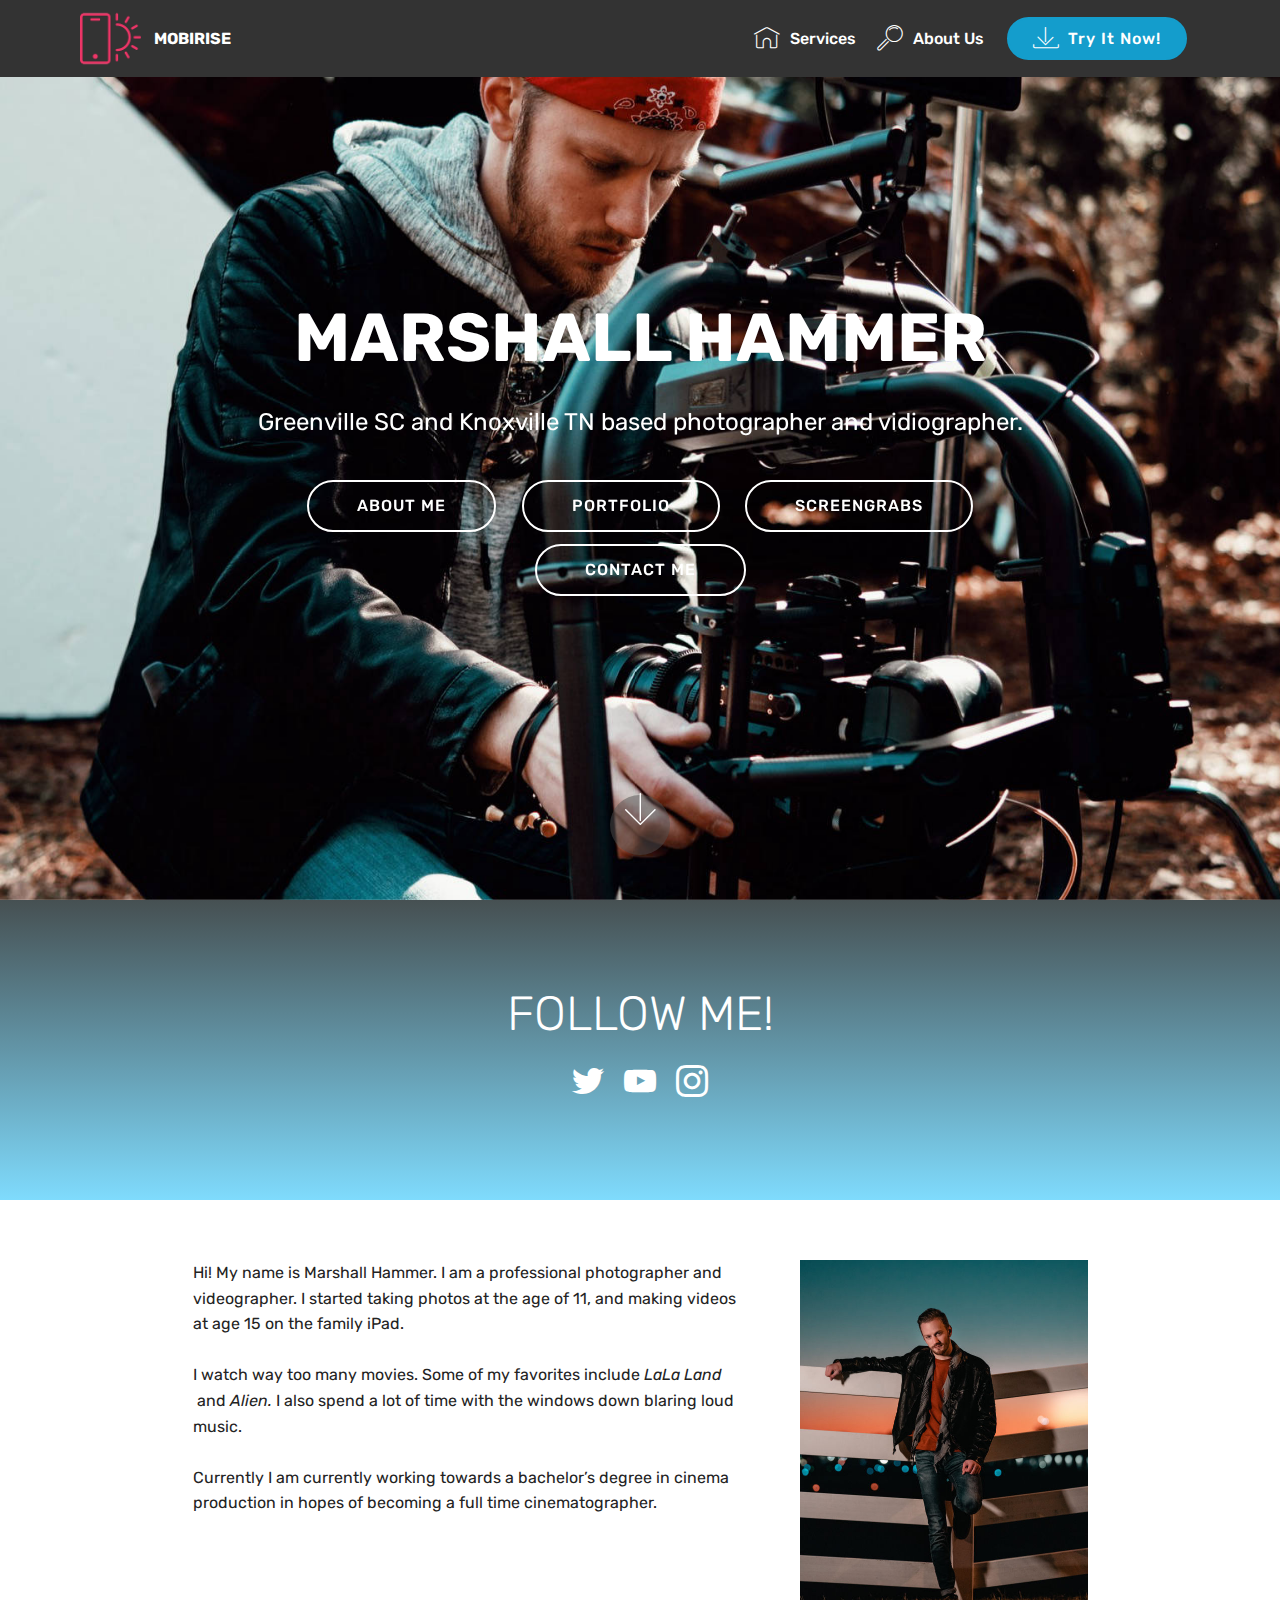
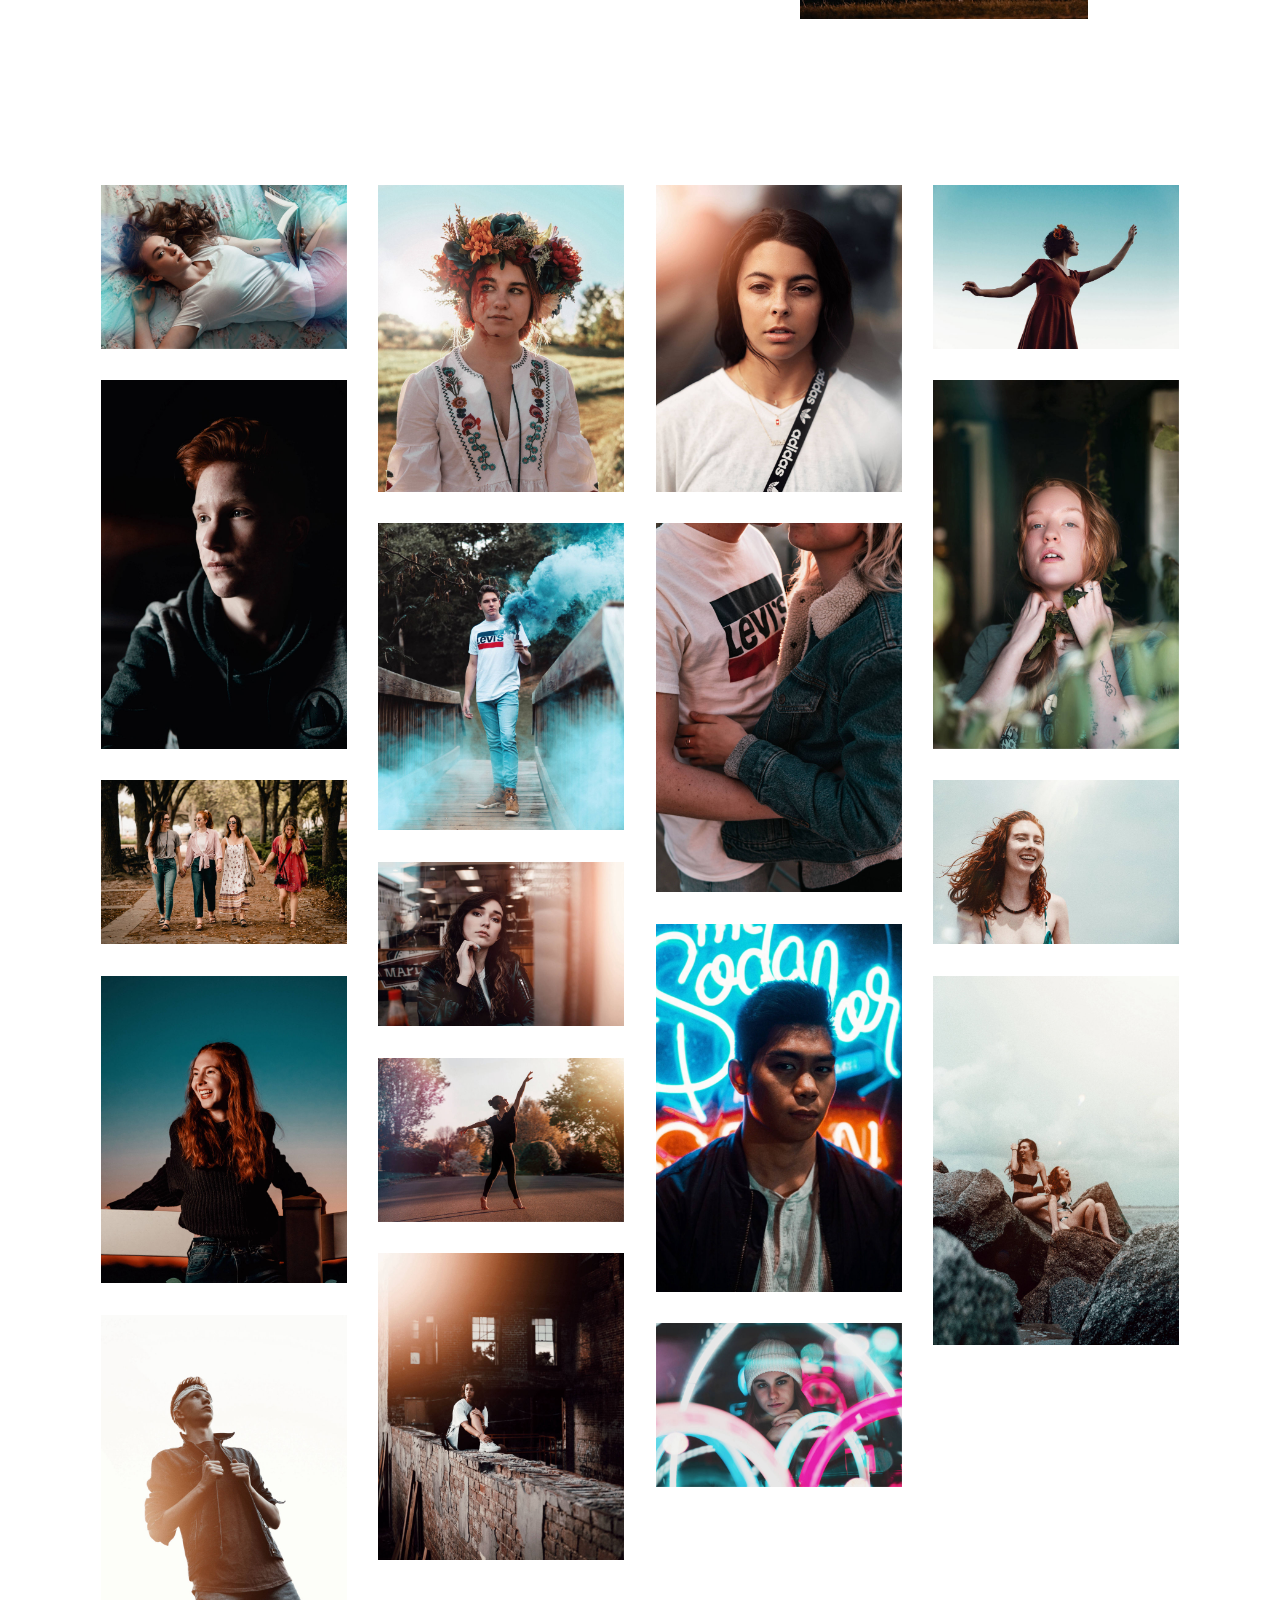
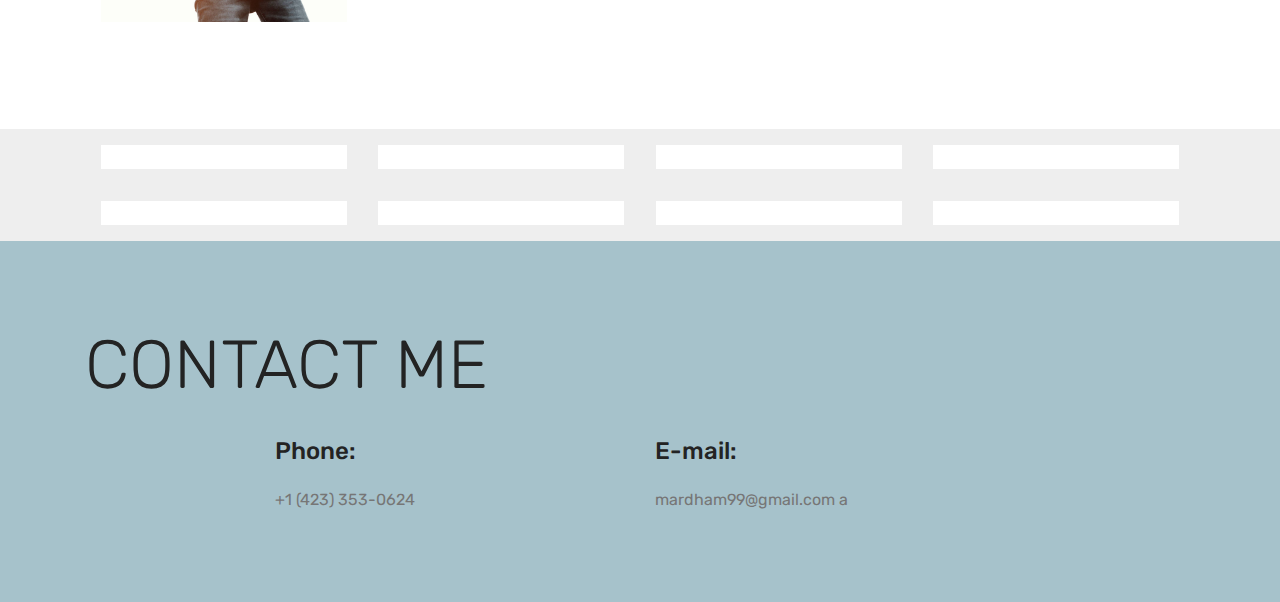
==== commit 511df7ff: "Add files via upload" ====
--- a/index.html
+++ b/index.html
@@ -77,7 +77,7 @@
     </nav>
 </section>
 
-<section class="engine"><a href="https://mobirise.info/i">free website creation software</a></section><section class="cid-qTkA127IK8 mbr-fullscreen mbr-parallax-background" id="header2-1">
+<section class="engine"><a href="https://mobirise.info/m">free web design templates</a></section><section class="cid-qTkA127IK8 mbr-fullscreen mbr-parallax-background" id="header2-1">
 
     
 
@@ -92,7 +92,7 @@
                     Greenville SC and Knoxville TN based photographer and vidiographer.
                 </p>
                 <div class="mbr-section-btn"><a class="btn btn-md btn-white-outline display-4" href="index.html#content7-h">ABOUT ME</a>
-                    <a class="btn btn-md btn-white-outline display-4" href="index.html#gallery2-g">PORTFOLIO</a> <a class="btn btn-md btn-white-outline display-4" href="index.html#gallery5-i">SCREENGRABS</a> <a class="btn btn-md btn-white-outline display-4" href="index.html#contacts2-j">CONTACT ME</a></div>
+                    <a class="btn btn-md btn-white-outline display-4" href="index.html#gallery2-g">PORTFOLIO</a> <a class="btn btn-md btn-white-outline display-4" href="index.html#gallery2-l">SCREENGRABS</a> <a class="btn btn-md btn-white-outline display-4" href="index.html#contacts2-j">CONTACT ME</a></div>
             </div>
         </div>
     </div>
@@ -168,103 +168,14 @@
 
 </section>
 
-<section class="mbr-gallery gallery5 cid-rX0pQRXhRd" id="gallery5-i">
-
-    
-
-    
-
-    <div class="container">
-        <h3 class="mbr-section-title align-center mbr-fonts-style display-2">SCREENGRABS</h3>
-        
-        <div class="row" id="gallery" data-toggle="modal" data-target="#carouselModal">
-            <div class="col-sm-6 col-md-4 col-lg-3 item gallery-image">
-                <div class="item-wrapper">
-                    <img class="w-100" src="assets/images/img-2955-510x907.jpg" alt="" data-target="#mbrCarousel" data-slide-to="0" title="">
-                </div>
-            </div>
-            <div class="col-sm-6 col-md-4 col-lg-3 item gallery-image">
-                <div class="item-wrapper">
-                    <img class="w-100" src="assets/images/img-4031-510x907.jpg" alt="" data-target="#mbrCarousel" data-slide-to="1" title="">
-                </div>
-            </div>
-            <div class="col-sm-6 col-md-4 col-lg-3 item gallery-image">
-                <div class="item-wrapper">
-                    <img class="w-100" src="assets/images/img-4625-510x907.jpg" alt="" data-target="#mbrCarousel" data-slide-to="2" title="">
-                </div>
-            </div><div class="col-sm-6 col-md-4 col-lg-3 item gallery-image">
-                <div class="item-wrapper">
-                    <img class="w-100" src="assets/images/img-4535-1242x2208.png" alt="" data-target="#mbrCarousel" data-slide-to="2">
-                </div>
-            </div>
-            <div class="col-sm-6 col-md-4 col-lg-3 item gallery-image">
-                <div class="item-wrapper">
-                    <img class="w-100" src="assets/images/img-5248-510x907.png" alt="" data-target="#mbrCarousel" data-slide-to="3" title="">
-                </div>
-            </div><div class="col-sm-6 col-md-4 col-lg-3 item gallery-image">
-                <div class="item-wrapper">
-                    <img class="w-100" src="assets/images/img-5255-510x907.png" alt="" data-target="#mbrCarousel" data-slide-to="3" title="">
-                </div>
-            </div><div class="col-sm-6 col-md-4 col-lg-3 item gallery-image">
-                <div class="item-wrapper">
-                    <img class="w-100" src="assets/images/img-4622-510x906.jpg" alt="" data-target="#mbrCarousel" data-slide-to="3" title="">
-                </div>
-            </div><div class="col-sm-6 col-md-4 col-lg-3 item gallery-image">
-                <div class="item-wrapper">
-                    <img class="w-100" src="assets/images/img-5246-510x907.png" alt="" data-target="#mbrCarousel" data-slide-to="3" title="">
-                </div>
-            </div>
-        </div>
-
-        <div class="modal mbr-slider fade" id="carouselModal" tabindex="-1" role="dialog" aria-hidden="true">
-            <div class="modal-dialog" role="document">
-                <div class="modal-content">
-                    <div class="modal-body">
-                        <div id="mbrCarousel" class="carousel slide" data-ride="carousel">
-                            <div class="carousel-inner">
-                                <div class="carousel-item active">
-                                    <img class="d-block w-100" src="assets/images/background1.jpg" alt="">
-                                </div>
-                                <div class="carousel-item">
-                                    <img class="d-block w-100" src="assets/images/background2.jpg" alt="">
-                                </div>
-                                <div class="carousel-item">
-                                    <img class="d-block w-100" src="assets/images/background3.jpg" alt="">
-                                </div><div class="carousel-item">
-                                    <img class="d-block w-100" src="assets/images/img-4535-1242x2208.png" alt="">
-                                </div>
-                                <div class="carousel-item">
-                                    <img class="d-block w-100" src="assets/images/background4.jpg" alt="">
-                                </div><div class="carousel-item">
-                                    <img class="d-block w-100" src="assets/images/img-4622-510x906.jpg" alt="">
-                                </div><div class="carousel-item">
-                                    <img class="d-block w-100" src="assets/images/img-5246-510x907.png" alt="">
-                                </div><div class="carousel-item">
-                                    <img class="d-block w-100" src="assets/images/img-5255-510x907.png" alt="">
-                                </div>
-                            </div>
-                            <ol class="carousel-indicators">
-                                <li data-target="#mbrCarousel" data-slide-to="0" class="active"></li>
-                                <li data-target="#mbrCarousel" data-slide-to="1"></li>
-                                <li data-target="#mbrCarousel" data-slide-to="2"></li><li data-target="#mbrCarousel" data-slide-to="3"></li>
-                                <li data-target="#mbrCarousel" data-slide-to="4"></li><li data-target="#mbrCarousel" data-slide-to="5"></li><li data-target="#mbrCarousel" data-slide-to="6"></li><li data-target="#mbrCarousel" data-slide-to="7"></li>
-                            </ol>
-                            <a role="button" href="" class="close" data-dismiss="modal" aria-label="Close">
-                            </a>
-                            <a class="carousel-control-prev carousel-control" href="#mbrCarousel" role="button" data-slide="prev">
-                                <span class="mbri-left mbr-iconfont" aria-hidden="true"></span>
-                                <span class="sr-only">Previous</span>
-                            </a>
-                            <a class="carousel-control-next carousel-control" href="#mbrCarousel" role="button" data-slide="next">
-                                <span class="mbri-right mbr-iconfont" aria-hidden="true"></span>
-                                <span class="sr-only">Next</span>
-                            </a>
-                        </div>
-                    </div>
-                </div>
-            </div>
-        </div>
-    </div>
+<section class="mbr-gallery mbr-slider-carousel cid-rX0BWd4squ" id="gallery2-l">
+
+    
+
+    <div class="container">
+        <div><!-- Filter --><!-- Gallery --><div class="mbr-gallery-row"><div class="mbr-gallery-layout-default"><div><div><div class="mbr-gallery-item mbr-gallery-item--p2" data-video-url="false" data-tags="Responsive"><div href="#lb-gallery2-l" data-slide-to="0" data-toggle="modal"><img src="assets/images/img-4535-1242x2208-800x1422.png" alt="" title=""><span class="icon-focus"></span></div></div><div class="mbr-gallery-item mbr-gallery-item--p2" data-video-url="false" data-tags="Creative"><div href="#lb-gallery2-l" data-slide-to="1" data-toggle="modal"><img src="assets/images/img-4625-2000x3556-800x1422.jpg" alt="" title=""><span class="icon-focus"></span></div></div><div class="mbr-gallery-item mbr-gallery-item--p2" data-video-url="false" data-tags="Awesome"><div href="#lb-gallery2-l" data-slide-to="2" data-toggle="modal"><img src="assets/images/img-2955-2000x3556-800x1422.jpg" alt="" title=""><span class="icon-focus"></span></div></div><div class="mbr-gallery-item mbr-gallery-item--p2" data-video-url="false" data-tags="Animated"><div href="#lb-gallery2-l" data-slide-to="3" data-toggle="modal"><img src="assets/images/img-4622-2000x3554-800x1422.jpg" alt="" title=""><span class="icon-focus"></span></div></div><div class="mbr-gallery-item mbr-gallery-item--p2" data-video-url="false" data-tags="Animated"><div href="#lb-gallery2-l" data-slide-to="4" data-toggle="modal"><img src="assets/images/img-5248-1242x2208-800x1422.png" alt="" title=""><span class="icon-focus"></span></div></div><div class="mbr-gallery-item mbr-gallery-item--p2" data-video-url="false" data-tags="Awesome"><div href="#lb-gallery2-l" data-slide-to="5" data-toggle="modal"><img src="assets/images/img-4031-2000x3556-800x1422.jpg" alt="" title=""><span class="icon-focus"></span></div></div><div class="mbr-gallery-item mbr-gallery-item--p2" data-video-url="false" data-tags="Awesome"><div href="#lb-gallery2-l" data-slide-to="6" data-toggle="modal"><img src="assets/images/img-5246-1242x2208-800x1422.png" alt="" title=""><span class="icon-focus"></span></div></div><div class="mbr-gallery-item mbr-gallery-item--p2" data-video-url="false" data-tags="Responsive"><div href="#lb-gallery2-l" data-slide-to="7" data-toggle="modal"><img src="assets/images/img-5255-1242x2208-800x1422.png" alt="" title=""><span class="icon-focus"></span></div></div></div></div><div class="clearfix"></div></div></div><!-- Lightbox --><div data-app-prevent-settings="" class="mbr-slider modal fade carousel slide" tabindex="-1" data-keyboard="true" data-interval="false" id="lb-gallery2-l"><div class="modal-dialog"><div class="modal-content"><div class="modal-body"><div class="carousel-inner"><div class="carousel-item"><img src="assets/images/img-4535-1242x2208.png" alt="" title=""></div><div class="carousel-item"><img src="assets/images/img-4625-2000x3556.jpg" alt="" title=""></div><div class="carousel-item"><img src="assets/images/img-2955-2000x3556.jpg" alt="" title=""></div><div class="carousel-item active"><img src="assets/images/img-4622-2000x3554.jpg" alt="" title=""></div><div class="carousel-item"><img src="assets/images/img-5248-1242x2208.png" alt="" title=""></div><div class="carousel-item"><img src="assets/images/img-4031-2000x3556.jpg" alt="" title=""></div><div class="carousel-item"><img src="assets/images/img-5246-1242x2208.png" alt="" title=""></div><div class="carousel-item"><img src="assets/images/img-5255-1242x2208.png" alt="" title=""></div></div><a class="carousel-control carousel-control-prev" role="button" data-slide="prev" href="#lb-gallery2-l"><span class="mbri-left mbr-iconfont" aria-hidden="true"></span><span class="sr-only">Previous</span></a><a class="carousel-control carousel-control-next" role="button" data-slide="next" href="#lb-gallery2-l"><span class="mbri-right mbr-iconfont" aria-hidden="true"></span><span class="sr-only">Next</span></a><a class="close" href="#" role="button" data-dismiss="modal"><span class="sr-only">Close</span></a></div></div></div></div></div>
+    </div>
+
 </section>
 
 <section class="mbr-section contacts2 cid-rX0pRjNCdF" id="contacts2-j">
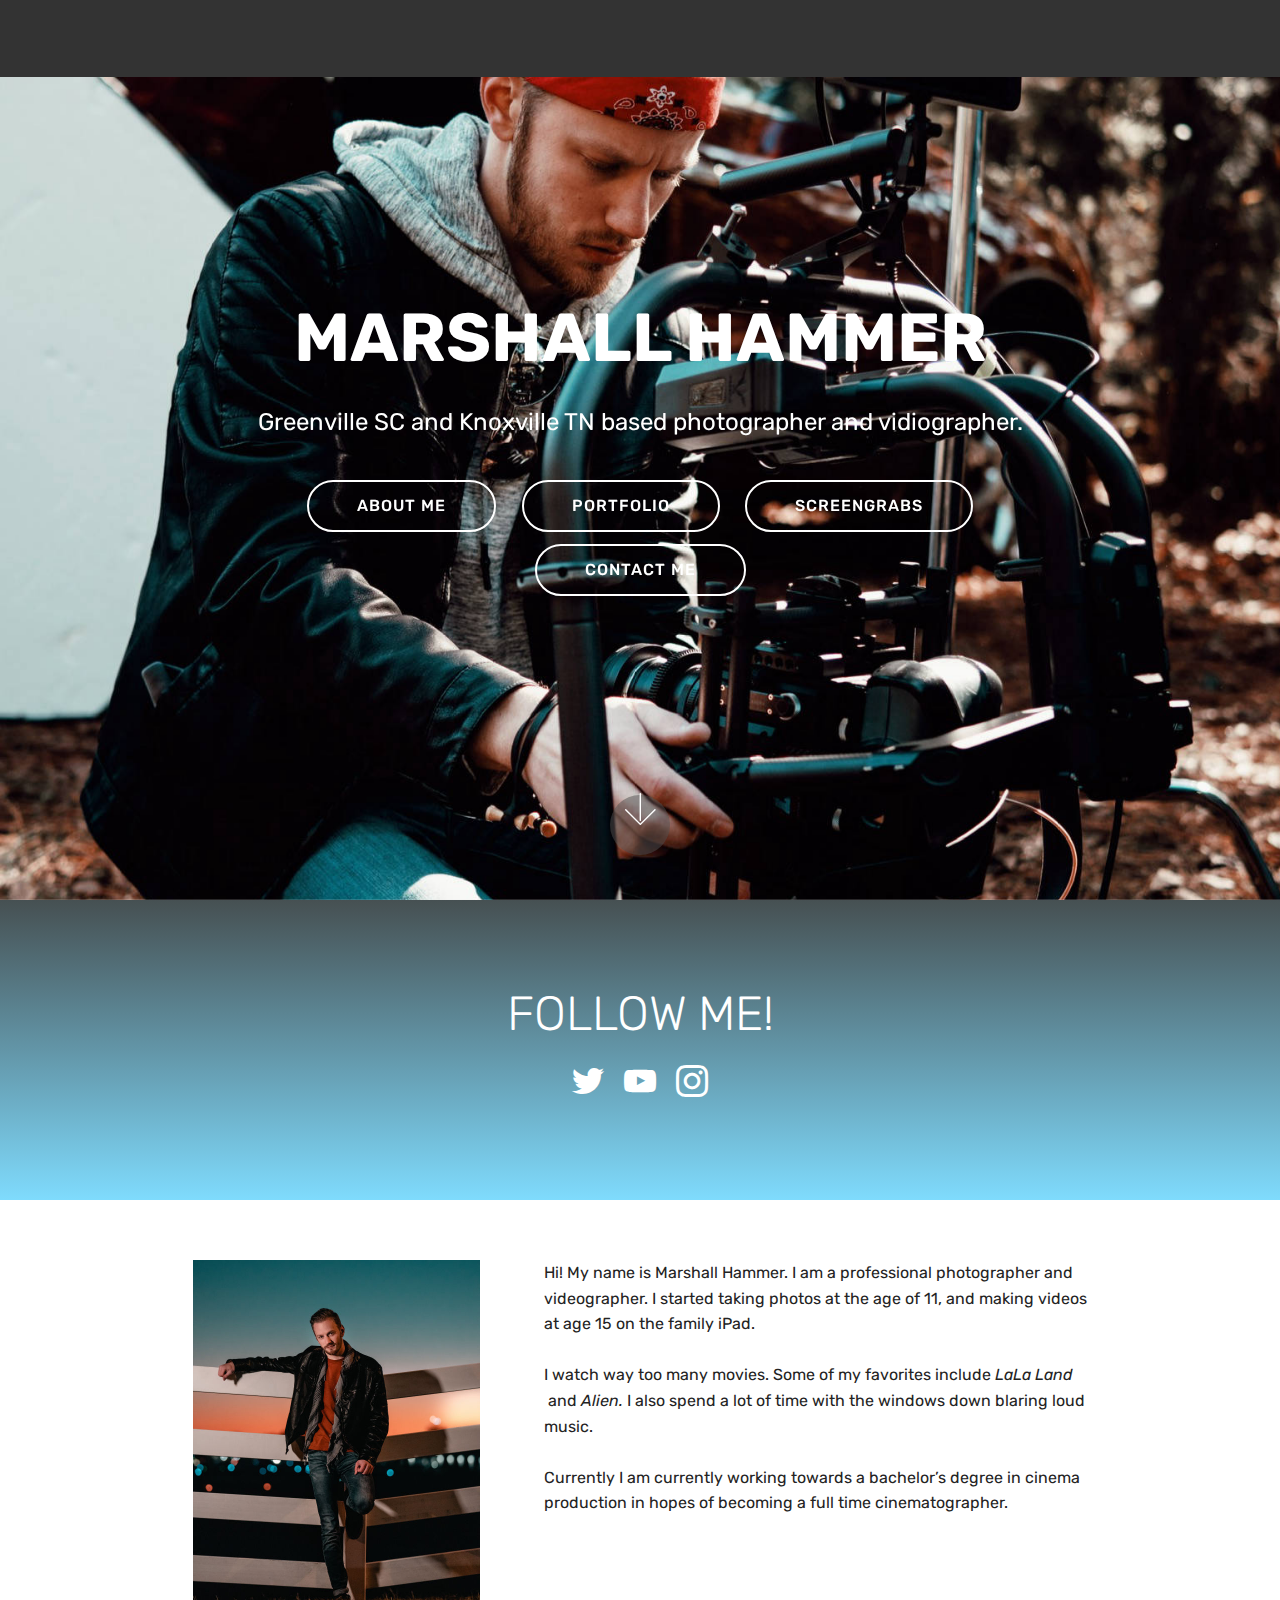
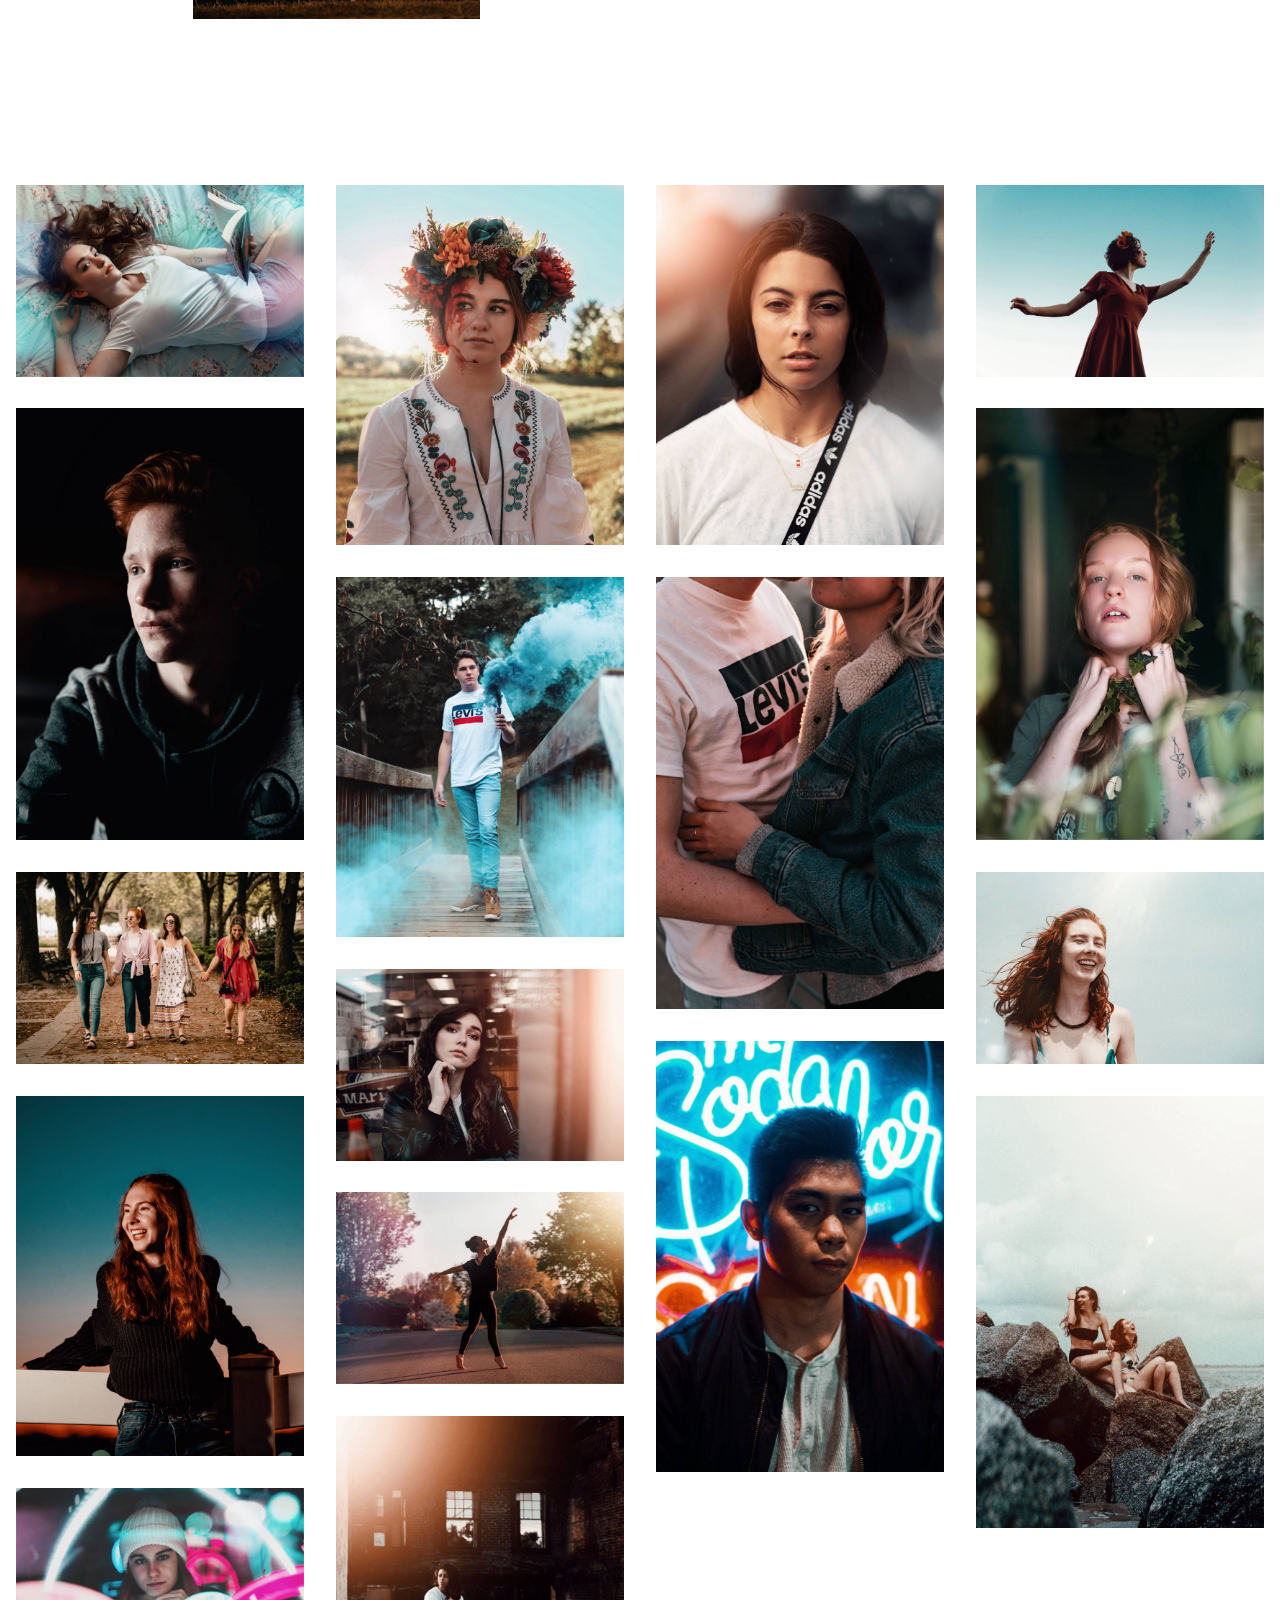
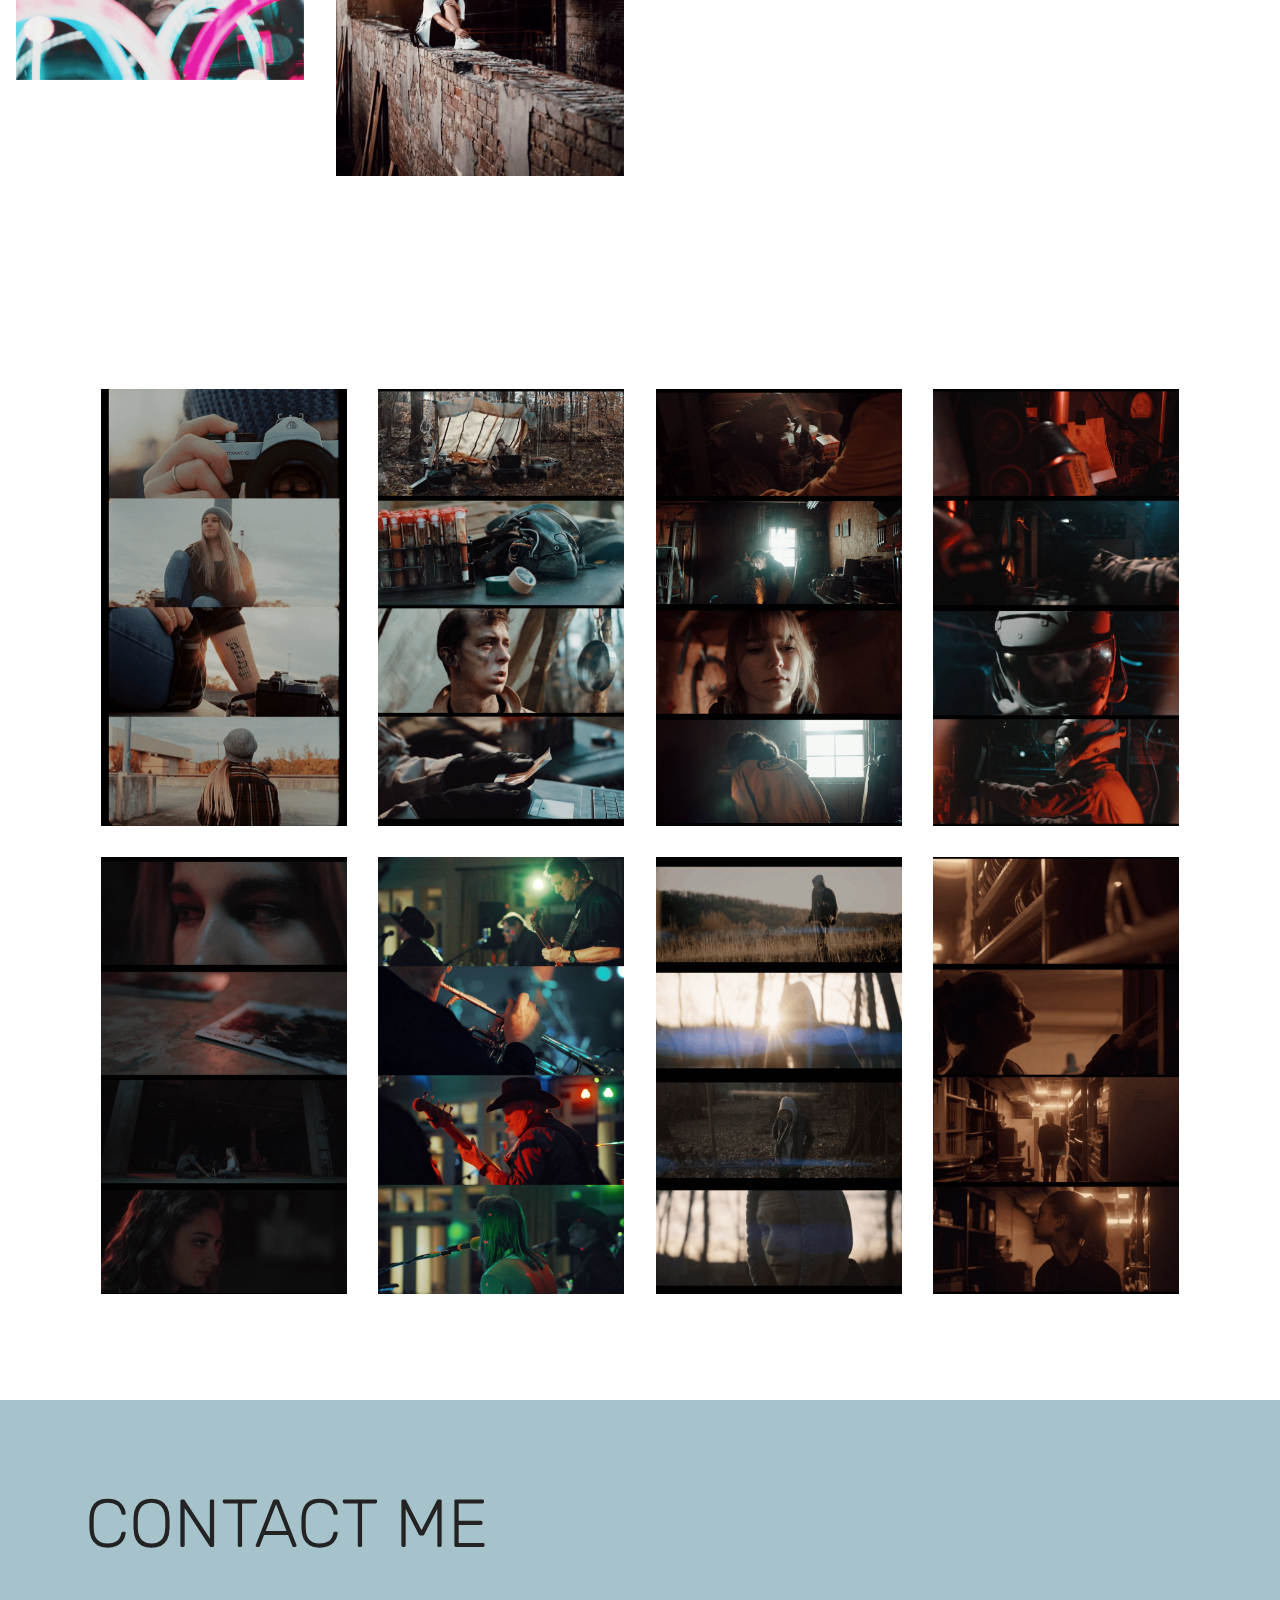
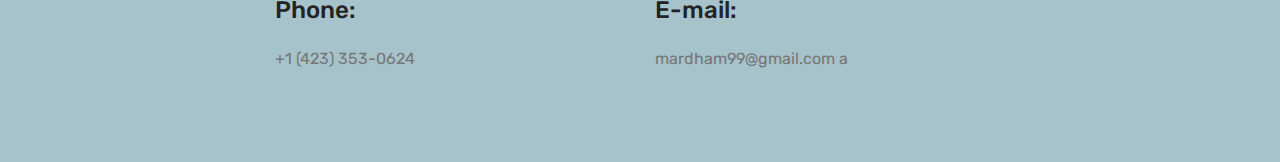
==== commit 78061ed4: "Add files via upload" ====
--- a/index.html
+++ b/index.html
@@ -40,44 +40,18 @@
         </button>
         <div class="menu-logo">
             <div class="navbar-brand">
-                <span class="navbar-logo">
-                    <a href="https://mobirise.com">
-                         <img src="assets/images/logo2.png" alt="Mobirise" style="height: 3.8rem;">
-                    </a>
-                </span>
-                <span class="navbar-caption-wrap">
-                    <a class="navbar-caption text-white display-4" href="https://mobirise.com">
-                        MOBIRISE
-                    </a>
-                </span>
+                
+                
             </div>
         </div>
         <div class="collapse navbar-collapse" id="navbarSupportedContent">
-            <ul class="navbar-nav nav-dropdown" data-app-modern-menu="true">
-                <li class="nav-item">
-                    <a class="nav-link link text-white display-4" href="https://mobirise.com">
-                        <span class="mbri-home mbr-iconfont mbr-iconfont-btn"></span>
-                        Services
-                    </a>
-                </li>
-                <li class="nav-item">
-                    <a class="nav-link link text-white display-4" href="https://mobirise.com">
-                        <span class="mbri-search mbr-iconfont mbr-iconfont-btn"></span>
-                        About Us
-                    </a>
-                </li>
-            </ul>
-            <div class="navbar-buttons mbr-section-btn">
-                <a class="btn btn-sm btn-primary display-4" href="https://mobirise.com">
-                    <span class="mbri-save mbr-iconfont mbr-iconfont-btn "></span>
-                    Try It Now!
-                </a>
-            </div>
+            
+            
         </div>
     </nav>
 </section>
 
-<section class="engine"><a href="https://mobirise.info/m">free web design templates</a></section><section class="cid-qTkA127IK8 mbr-fullscreen mbr-parallax-background" id="header2-1">
+<section class="engine"><a href="https://mobirise.info/h">create your own web page</a></section><section class="cid-qTkA127IK8 mbr-fullscreen mbr-parallax-background" id="header2-1">
 
     
 
@@ -162,8 +136,8 @@
 
     
 
-    <div class="container">
-        <div><!-- Filter --><!-- Gallery --><div class="mbr-gallery-row"><div class="mbr-gallery-layout-default"><div><div><div class="mbr-gallery-item mbr-gallery-item--p2" data-video-url="false" data-tags="Portrait"><div href="#lb-gallery2-g" data-slide-to="0" data-toggle="modal"><img src="assets/images/1f9af5ba-9b4c-45a1-9692-ee1a9bfe3bb3-2000x1333-800x533.jpg" alt="" title=""><span class="icon-focus"></span></div></div><div class="mbr-gallery-item mbr-gallery-item--p2" data-video-url="false" data-tags="Awesome"><div href="#lb-gallery2-g" data-slide-to="1" data-toggle="modal"><img src="assets/images/img-1267-2000x2500-800x1000.jpg" alt="" title=""><span class="icon-focus"></span></div></div><div class="mbr-gallery-item mbr-gallery-item--p2" data-video-url="false" data-tags="Portrait"><div href="#lb-gallery2-g" data-slide-to="2" data-toggle="modal"><img src="assets/images/img-8903-2000x2500-800x1000.jpg" alt="" title=""><span class="icon-focus"></span></div></div><div class="mbr-gallery-item mbr-gallery-item--p2" data-video-url="false" data-tags="Awesome"><div href="#lb-gallery2-g" data-slide-to="3" data-toggle="modal"><img src="assets/images/img-2412-2000x1333-800x533.jpg" alt="" title=""><span class="icon-focus"></span></div></div><div class="mbr-gallery-item mbr-gallery-item--p2" data-video-url="false" data-tags="Animated"><div href="#lb-gallery2-g" data-slide-to="4" data-toggle="modal"><img src="assets/images/img-3473-2000x3000-800x1200.jpg" alt="" title=""><span class="icon-focus"></span></div></div><div class="mbr-gallery-item mbr-gallery-item--p2" data-video-url="false" data-tags="Portrait"><div href="#lb-gallery2-g" data-slide-to="5" data-toggle="modal"><img src="assets/images/img-5055-2000x3000-800x1200.jpg" alt="" title=""><span class="icon-focus"></span></div></div><div class="mbr-gallery-item mbr-gallery-item--p2" data-video-url="false" data-tags="Responsive"><div href="#lb-gallery2-g" data-slide-to="6" data-toggle="modal"><img src="assets/images/img-1110-2000x2500-800x1000.jpg" alt="" title=""><span class="icon-focus"></span></div></div><div class="mbr-gallery-item mbr-gallery-item--p2" data-video-url="false" data-tags="Animated"><div href="#lb-gallery2-g" data-slide-to="7" data-toggle="modal"><img src="assets/images/harmandjake-38-1536x2304-800x1200.jpg" alt="" title=""><span class="icon-focus"></span></div></div><div class="mbr-gallery-item mbr-gallery-item--p2" data-video-url="false" data-tags="Creative"><div href="#lb-gallery2-g" data-slide-to="8" data-toggle="modal"><img src="assets/images/gorlday-43-2000x1333-800x533.jpg" alt="" title=""><span class="icon-focus"></span></div></div><div class="mbr-gallery-item mbr-gallery-item--p2" data-video-url="false" data-tags="Portrait"><div href="#lb-gallery2-g" data-slide-to="9" data-toggle="modal"><img src="assets/images/img-4409-2000x1333-800x533.jpg" alt="" title=""><span class="icon-focus"></span></div></div><div class="mbr-gallery-item mbr-gallery-item--p2" data-video-url="false" data-tags="Portrait"><div href="#lb-gallery2-g" data-slide-to="10" data-toggle="modal"><img src="assets/images/img-4820-2000x1333-800x533.jpg" alt="" title=""><span class="icon-focus"></span></div></div><div class="mbr-gallery-item mbr-gallery-item--p2" data-video-url="false" data-tags="Portrait"><div href="#lb-gallery2-g" data-slide-to="11" data-toggle="modal"><img src="assets/images/img-4229-1080x1616-800x1197.jpg" alt="" title=""><span class="icon-focus"></span></div></div><div class="mbr-gallery-item mbr-gallery-item--p2" data-video-url="false" data-tags="Portrait"><div href="#lb-gallery2-g" data-slide-to="12" data-toggle="modal"><img src="assets/images/img-3196-2000x2500-800x1000.jpg" alt="" title=""><span class="icon-focus"></span></div></div><div class="mbr-gallery-item mbr-gallery-item--p2" data-video-url="false" data-tags="Portrait"><div href="#lb-gallery2-g" data-slide-to="13" data-toggle="modal"><img src="assets/images/img-4411-2000x3001-800x1200.jpg" alt="" title=""><span class="icon-focus"></span></div></div><div class="mbr-gallery-item mbr-gallery-item--p2" data-video-url="false" data-tags="Portrait"><div href="#lb-gallery2-g" data-slide-to="14" data-toggle="modal"><img src="assets/images/img-5116-2000x1333-800x533.jpg" alt="" title=""><span class="icon-focus"></span></div></div><div class="mbr-gallery-item mbr-gallery-item--p2" data-video-url="false" data-tags="Portrait"><div href="#lb-gallery2-g" data-slide-to="15" data-toggle="modal"><img src="assets/images/img-9357-2000x2500-800x1000.jpg" alt="" title=""><span class="icon-focus"></span></div></div><div class="mbr-gallery-item mbr-gallery-item--p2" data-video-url="false" data-tags="Portrait"><div href="#lb-gallery2-g" data-slide-to="16" data-toggle="modal"><img src="assets/images/img-8734-2000x2500-800x1000.jpg" alt="" title=""><span class="icon-focus"></span></div></div><div class="mbr-gallery-item mbr-gallery-item--p2" data-video-url="false" data-tags="Portrait"><div href="#lb-gallery2-g" data-slide-to="17" data-toggle="modal"><img src="assets/images/img-4797-2000x1333-800x533.jpg" alt="" title=""><span class="icon-focus"></span></div></div></div></div><div class="clearfix"></div></div></div><!-- Lightbox --><div data-app-prevent-settings="" class="mbr-slider modal fade carousel slide" tabindex="-1" data-keyboard="true" data-interval="false" id="lb-gallery2-g"><div class="modal-dialog"><div class="modal-content"><div class="modal-body"><div class="carousel-inner"><div class="carousel-item"><img src="assets/images/1f9af5ba-9b4c-45a1-9692-ee1a9bfe3bb3-2000x1333.jpg" alt="" title=""></div><div class="carousel-item"><img src="assets/images/img-1267-2000x2500.jpg" alt="" title=""></div><div class="carousel-item"><img src="assets/images/img-8903-2000x2500.jpg" alt="" title=""></div><div class="carousel-item"><img src="assets/images/img-2412-2000x1333.jpg" alt="" title=""></div><div class="carousel-item"><img src="assets/images/img-3473-2000x3000.jpg" alt="" title=""></div><div class="carousel-item active"><img src="assets/images/img-5055-2000x3000.jpg" alt="" title=""></div><div class="carousel-item"><img src="assets/images/img-1110-2000x2500.jpg" alt="" title=""></div><div class="carousel-item"><img src="assets/images/harmandjake-38-1536x2304.jpg" alt="" title=""></div><div class="carousel-item"><img src="assets/images/gorlday-43-2000x1333.jpg" alt="" title=""></div><div class="carousel-item"><img src="assets/images/img-4409-2000x1333.jpg" alt="" title=""></div><div class="carousel-item"><img src="assets/images/img-4820-2000x1333.jpg" alt="" title=""></div><div class="carousel-item"><img src="assets/images/img-4229-1080x1616.jpg" alt="" title=""></div><div class="carousel-item"><img src="assets/images/img-3196-2000x2500.jpg" alt="" title=""></div><div class="carousel-item"><img src="assets/images/img-4411-2000x3001.jpg" alt="" title=""></div><div class="carousel-item"><img src="assets/images/img-5116-2000x1333.jpg" alt="" title=""></div><div class="carousel-item"><img src="assets/images/img-9357-2000x2500.jpg" alt="" title=""></div><div class="carousel-item"><img src="assets/images/img-8734-2000x2500.jpg" alt="" title=""></div><div class="carousel-item"><img src="assets/images/img-4797-2000x1333.jpg" alt="" title=""></div></div><a class="carousel-control carousel-control-prev" role="button" data-slide="prev" href="#lb-gallery2-g"><span class="mbri-left mbr-iconfont" aria-hidden="true"></span><span class="sr-only">Previous</span></a><a class="carousel-control carousel-control-next" role="button" data-slide="next" href="#lb-gallery2-g"><span class="mbri-right mbr-iconfont" aria-hidden="true"></span><span class="sr-only">Next</span></a><a class="close" href="#" role="button" data-dismiss="modal"><span class="sr-only">Close</span></a></div></div></div></div></div>
+    <div>
+        <div><!-- Filter --><!-- Gallery --><div class="mbr-gallery-row"><div class="mbr-gallery-layout-default"><div><div><div class="mbr-gallery-item mbr-gallery-item--p2" data-video-url="false" data-tags="Portrait"><div href="#lb-gallery2-g" data-slide-to="0" data-toggle="modal"><img src="assets/images/1f9af5ba-9b4c-45a1-9692-ee1a9bfe3bb3-2000x1333-800x533.jpg" alt="" title=""><span class="icon-focus"></span></div></div><div class="mbr-gallery-item mbr-gallery-item--p2" data-video-url="false" data-tags="Awesome"><div href="#lb-gallery2-g" data-slide-to="1" data-toggle="modal"><img src="assets/images/img-1267-2000x2500-800x1000.jpg" alt="" title=""><span class="icon-focus"></span></div></div><div class="mbr-gallery-item mbr-gallery-item--p2" data-video-url="false" data-tags="Portrait"><div href="#lb-gallery2-g" data-slide-to="2" data-toggle="modal"><img src="assets/images/img-8903-2000x2500-800x1000.jpg" alt="" title=""><span class="icon-focus"></span></div></div><div class="mbr-gallery-item mbr-gallery-item--p2" data-video-url="false" data-tags="Awesome"><div href="#lb-gallery2-g" data-slide-to="3" data-toggle="modal"><img src="assets/images/img-2412-2000x1333-800x533.jpg" alt="" title=""><span class="icon-focus"></span></div></div><div class="mbr-gallery-item mbr-gallery-item--p2" data-video-url="false" data-tags="Animated"><div href="#lb-gallery2-g" data-slide-to="4" data-toggle="modal"><img src="assets/images/img-3473-2000x3000-800x1200.jpg" alt="" title=""><span class="icon-focus"></span></div></div><div class="mbr-gallery-item mbr-gallery-item--p2" data-video-url="false" data-tags="Portrait"><div href="#lb-gallery2-g" data-slide-to="5" data-toggle="modal"><img src="assets/images/img-5055-2000x3000-800x1200.jpg" alt="" title=""><span class="icon-focus"></span></div></div><div class="mbr-gallery-item mbr-gallery-item--p2" data-video-url="false" data-tags="Responsive"><div href="#lb-gallery2-g" data-slide-to="6" data-toggle="modal"><img src="assets/images/img-1110-2000x2500-800x1000.jpg" alt="" title=""><span class="icon-focus"></span></div></div><div class="mbr-gallery-item mbr-gallery-item--p2" data-video-url="false" data-tags="Animated"><div href="#lb-gallery2-g" data-slide-to="7" data-toggle="modal"><img src="assets/images/harmandjake-38-1536x2304-800x1200.jpg" alt="" title=""><span class="icon-focus"></span></div></div><div class="mbr-gallery-item mbr-gallery-item--p2" data-video-url="false" data-tags="Creative"><div href="#lb-gallery2-g" data-slide-to="8" data-toggle="modal"><img src="assets/images/gorlday-43-2000x1333-800x533.jpg" alt="" title=""><span class="icon-focus"></span></div></div><div class="mbr-gallery-item mbr-gallery-item--p2" data-video-url="false" data-tags="Portrait"><div href="#lb-gallery2-g" data-slide-to="9" data-toggle="modal"><img src="assets/images/img-4409-2000x1333-800x533.jpg" alt="" title=""><span class="icon-focus"></span></div></div><div class="mbr-gallery-item mbr-gallery-item--p2" data-video-url="false" data-tags="Portrait"><div href="#lb-gallery2-g" data-slide-to="10" data-toggle="modal"><img src="assets/images/img-4820-2000x1333-800x533.jpg" alt="" title=""><span class="icon-focus"></span></div></div><div class="mbr-gallery-item mbr-gallery-item--p2" data-video-url="false" data-tags="Portrait"><div href="#lb-gallery2-g" data-slide-to="11" data-toggle="modal"><img src="assets/images/img-4229-1080x1616-800x1197.jpg" alt="" title=""><span class="icon-focus"></span></div></div><div class="mbr-gallery-item mbr-gallery-item--p2" data-video-url="false" data-tags="Portrait"><div href="#lb-gallery2-g" data-slide-to="12" data-toggle="modal"><img src="assets/images/img-3196-2000x2500-800x1000.jpg" alt="" title=""><span class="icon-focus"></span></div></div><div class="mbr-gallery-item mbr-gallery-item--p2" data-video-url="false" data-tags="Portrait"><div href="#lb-gallery2-g" data-slide-to="13" data-toggle="modal"><img src="assets/images/img-4411-2000x3001-800x1200.jpg" alt="" title=""><span class="icon-focus"></span></div></div><div class="mbr-gallery-item mbr-gallery-item--p2" data-video-url="false" data-tags="Portrait"><div href="#lb-gallery2-g" data-slide-to="14" data-toggle="modal"><img src="assets/images/img-5116-2000x1333-800x533.jpg" alt="" title=""><span class="icon-focus"></span></div></div><div class="mbr-gallery-item mbr-gallery-item--p2" data-video-url="false" data-tags="Portrait"><div href="#lb-gallery2-g" data-slide-to="15" data-toggle="modal"><img src="assets/images/img-9357-2000x2500-800x1000.jpg" alt="" title=""><span class="icon-focus"></span></div></div><div class="mbr-gallery-item mbr-gallery-item--p2" data-video-url="false" data-tags="Portrait"><div href="#lb-gallery2-g" data-slide-to="16" data-toggle="modal"><img src="assets/images/img-4797-2000x1333-800x533.jpg" alt="" title=""><span class="icon-focus"></span></div></div></div></div><div class="clearfix"></div></div></div><!-- Lightbox --><div data-app-prevent-settings="" class="mbr-slider modal fade carousel slide" tabindex="-1" data-keyboard="true" data-interval="false" id="lb-gallery2-g"><div class="modal-dialog"><div class="modal-content"><div class="modal-body"><div class="carousel-inner"><div class="carousel-item"><img src="assets/images/1f9af5ba-9b4c-45a1-9692-ee1a9bfe3bb3-2000x1333.jpg" alt="" title=""></div><div class="carousel-item"><img src="assets/images/img-1267-2000x2500.jpg" alt="" title=""></div><div class="carousel-item"><img src="assets/images/img-8903-2000x2500.jpg" alt="" title=""></div><div class="carousel-item"><img src="assets/images/img-2412-2000x1333.jpg" alt="" title=""></div><div class="carousel-item"><img src="assets/images/img-3473-2000x3000.jpg" alt="" title=""></div><div class="carousel-item"><img src="assets/images/img-5055-2000x3000.jpg" alt="" title=""></div><div class="carousel-item"><img src="assets/images/img-1110-2000x2500.jpg" alt="" title=""></div><div class="carousel-item"><img src="assets/images/harmandjake-38-1536x2304.jpg" alt="" title=""></div><div class="carousel-item"><img src="assets/images/gorlday-43-2000x1333.jpg" alt="" title=""></div><div class="carousel-item"><img src="assets/images/img-4409-2000x1333.jpg" alt="" title=""></div><div class="carousel-item"><img src="assets/images/img-4820-2000x1333.jpg" alt="" title=""></div><div class="carousel-item"><img src="assets/images/img-4229-1080x1616.jpg" alt="" title=""></div><div class="carousel-item"><img src="assets/images/img-3196-2000x2500.jpg" alt="" title=""></div><div class="carousel-item"><img src="assets/images/img-4411-2000x3001.jpg" alt="" title=""></div><div class="carousel-item"><img src="assets/images/img-5116-2000x1333.jpg" alt="" title=""></div><div class="carousel-item active"><img src="assets/images/img-9357-2000x2500.jpg" alt="" title=""></div><div class="carousel-item"><img src="assets/images/img-4797-2000x1333.jpg" alt="" title=""></div></div><a class="carousel-control carousel-control-prev" role="button" data-slide="prev" href="#lb-gallery2-g"><span class="mbri-left mbr-iconfont" aria-hidden="true"></span><span class="sr-only">Previous</span></a><a class="carousel-control carousel-control-next" role="button" data-slide="next" href="#lb-gallery2-g"><span class="mbri-right mbr-iconfont" aria-hidden="true"></span><span class="sr-only">Next</span></a><a class="close" href="#" role="button" data-dismiss="modal"><span class="sr-only">Close</span></a></div></div></div></div></div>
     </div>
 
 </section>
--- a/assets/mobirise/css/mbr-additional.css
+++ b/assets/mobirise/css/mbr-additional.css
@@ -936,6 +936,10 @@
 .cid-qTkzRZLJNu .collapsed .navbar-collapse.collapsing .navbar-nav .nav-item,
 .cid-qTkzRZLJNu .collapsed .navbar-collapse.show .navbar-nav .nav-item {
   clear: both;
+}
+.cid-qTkzRZLJNu .collapsed .navbar-collapse.collapsing .navbar-nav .nav-item:last-child,
+.cid-qTkzRZLJNu .collapsed .navbar-collapse.show .navbar-nav .nav-item:last-child {
+  margin-bottom: 1rem;
 }
 .cid-qTkzRZLJNu .collapsed .navbar-collapse.collapsing .navbar-buttons,
 .cid-qTkzRZLJNu .collapsed .navbar-collapse.show .navbar-buttons {
@@ -1031,6 +1035,10 @@
   .cid-qTkzRZLJNu .navbar-collapse.show .navbar-nav .nav-item {
     clear: both;
   }
+  .cid-qTkzRZLJNu .navbar-collapse.collapsing .navbar-nav .nav-item:last-child,
+  .cid-qTkzRZLJNu .navbar-collapse.show .navbar-nav .nav-item:last-child {
+    margin-bottom: 1rem;
+  }
   .cid-qTkzRZLJNu .navbar-collapse.collapsing .navbar-buttons,
   .cid-qTkzRZLJNu .navbar-collapse.show .navbar-buttons {
     text-align: center;
@@ -1114,14 +1122,22 @@
   padding-bottom: 60px;
   background-color: #ffffff;
 }
+.cid-rX0pOMf8xR .media-container-row {
+  flex-direction: row-reverse;
+  -webkit-flex-direction: row-reverse;
+}
 @media (min-width: 992px) {
   .cid-rX0pOMf8xR .mbr-figure {
-    padding-left: 4rem;
-  }
-}
-@media (max-width: 992px) {
+    padding-right: 4rem;
+  }
+}
+@media (max-width: 991px) {
+  .cid-rX0pOMf8xR .media-container-row {
+    flex-wrap: wrap-reverse;
+    -webkit-flex-wrap: wrap-reverse;
+  }
   .cid-rX0pOMf8xR .mbr-figure {
-    padding-top: 1rem;
+    padding-bottom: 1rem;
   }
 }
 .cid-rX0pOMf8xR .mbr-text {
@@ -1190,201 +1206,67 @@
   transition: 0.2s background ease-in-out;
   background: linear-gradient(to left, #55b4d4, #ffffff) !important;
 }
-.cid-rX0pQRXhRd {
+.cid-rX0BWd4squ {
   padding-top: 90px;
   padding-bottom: 90px;
   background-color: #ffffff;
 }
-.cid-rX0pQRXhRd .item {
-  padding-bottom: 2rem;
-}
-.cid-rX0pQRXhRd .item-wrapper {
-  height: 100%;
-}
-.cid-rX0pQRXhRd .item-wrapper img {
-  height: 100%;
-  object-fit: cover;
-}
-.cid-rX0pQRXhRd .carousel-control,
-.cid-rX0pQRXhRd .close {
+.cid-rX0BWd4squ .mbr-slider .carousel-control {
   background: #1b1b1b;
 }
-.cid-rX0pQRXhRd .carousel-control-prev {
-  margin-left: 2.5rem;
-}
-.cid-rX0pQRXhRd .carousel-control-next {
-  margin-right: 2.5rem;
-}
-.cid-rX0pQRXhRd .close {
-  position: fixed;
-  opacity: .5;
-  font-size: 35px;
-  font-weight: 300;
-  width: 70px;
-  height: 70px;
-  border-radius: 50%;
-  color: #fff;
-  top: 2.5rem;
-  right: 2.5rem;
-  line-height: 70px;
-  border: none;
-  text-align: center;
-  text-shadow: none;
-  z-index: 5;
-  -webkit-transition: opacity .3s ease;
-  -moz-transition: opacity .3s ease;
-  -o-transition: opacity .3s ease;
-  transition: opacity .3s ease;
-  font-family: 'MobiriseIcons';
-}
-.cid-rX0pQRXhRd .close::before {
-  content: '\e91a';
-}
-.cid-rX0pQRXhRd .close:hover {
-  opacity: 1;
-  background: #000;
-  color: #fff;
-}
-.cid-rX0pQRXhRd .carousel-control {
-  position: fixed;
-  width: 70px;
-  height: 70px;
-  top: 50%;
-  margin-top: -35px;
-  line-height: 70px;
-  border-radius: 50%;
-  font-size: 35px;
-  border: 0;
-  opacity: .5;
-  text-shadow: none;
-  z-index: 5;
-  color: #fff;
-  -webkit-transition: all 0.2s ease-in-out 0s;
-  -o-transition: all 0.2s ease-in-out 0s;
-  transition: all 0.2s ease-in-out 0s;
-}
-.cid-rX0pQRXhRd .carousel-inner > .active {
-  display: block;
-}
-.cid-rX0pQRXhRd .carousel-control.left {
+.cid-rX0BWd4squ .mbr-slider .carousel-control-prev {
   left: 0;
   margin-left: 2.5rem;
 }
-.cid-rX0pQRXhRd .carousel-control.right {
+.cid-rX0BWd4squ .mbr-slider .carousel-control-next {
   right: 0;
   margin-right: 2.5rem;
 }
-.cid-rX0pQRXhRd .carousel-control .icon-next,
-.cid-rX0pQRXhRd .carousel-control .icon-prev {
-  margin-top: -18px;
-  font-size: 40px;
-  line-height: 27px;
-}
-.cid-rX0pQRXhRd .carousel-control:hover {
+.cid-rX0BWd4squ .mbr-slider .modal-body .close {
   background: #1b1b1b;
+}
+.cid-rX0BWd4squ .mbr-gallery-item > div::before {
+  content: '';
+  position: absolute;
+  left: 0;
+  top: 0;
+  width: 100%;
+  height: 100%;
+  background: #554346;
+  opacity: 0;
+  -webkit-transition: 0.2s opacity ease-in-out;
+  transition: 0.2s opacity ease-in-out;
+  background: linear-gradient(to left, #554346, #45505b) !important;
+}
+.cid-rX0BWd4squ .mbr-gallery-item > div:hover .mbr-gallery-title::before {
+  background: transparent !important;
+}
+.cid-rX0BWd4squ .mbr-gallery-item > div:hover:before {
+  opacity: 0.7 !important;
+}
+.cid-rX0BWd4squ .mbr-gallery-title {
+  font-size: .9em;
+  position: absolute;
+  display: block;
+  width: 100%;
+  bottom: 0;
+  padding: 1rem;
   color: #fff;
-  opacity: 1;
-}
-@media (max-width: 768px) {
-  .cid-rX0pQRXhRd .carousel-control,
-  .cid-rX0pQRXhRd .carousel-indicators,
-  .cid-rX0pQRXhRd .modal .close {
-    position: fixed;
-  }
-}
-@media (max-width: 767px) {
-  .cid-rX0pQRXhRd .mbr-slider .carousel-control {
-    top: auto;
-    bottom: 20px;
-  }
-  .cid-rX0pQRXhRd .mbr-slider > .container .carousel-control {
-    margin-bottom: 0;
-  }
-}
-.cid-rX0pQRXhRd .carousel-indicators {
-  bottom: 0;
-  margin-bottom: 3px;
-}
-@media (max-width: 991px) {
-  .cid-rX0pQRXhRd .carousel-indicators {
-    margin-bottom: 3.625rem !important;
-    padding-left: 2.5rem;
-    padding-right: 2.5rem;
-  }
-}
-@media (max-width: 767px) {
-  .cid-rX0pQRXhRd .carousel-indicators {
-    display: none;
-  }
-}
-.cid-rX0pQRXhRd .carousel-indicators .active,
-.cid-rX0pQRXhRd .carousel-indicators li {
-  width: 7px;
-  height: 7px;
-  margin: 3px;
-  background: #1b1b1b;
-  opacity: .5;
-  border: 4px solid #1b1b1b;
-}
-.cid-rX0pQRXhRd .carousel-indicators .active {
-  background: #fff;
-}
-.cid-rX0pQRXhRd .carousel-indicators li {
-  max-width: 15px;
-  max-height: 15px;
-  border-radius: 50%;
-}
-.cid-rX0pQRXhRd .modal {
-  padding-left: 0 !important;
-  position: fixed;
-  overflow: hidden;
-  padding-right: 0 !important;
-}
-.cid-rX0pQRXhRd .modal-dialog {
-  margin: 0 auto;
-  max-width: 100%;
-  padding-left: 1rem;
-  padding-right: 1rem;
-}
-.cid-rX0pQRXhRd .modal-content {
-  border-radius: 0;
-  border: none;
-  background: transparent;
-}
-.cid-rX0pQRXhRd .modal-body {
-  padding: 0;
-  display: flex;
-  align-items: center;
-}
-.cid-rX0pQRXhRd .modal-body img {
+  z-index: 2;
+}
+.cid-rX0BWd4squ .mbr-gallery-title:before {
+  content: " ";
   width: 100%;
-  object-fit: contain;
-  max-height: calc(98.25vh);
-}
-.cid-rX0pQRXhRd .carousel {
-  width: 100%;
-}
-.cid-rX0pQRXhRd .modal-dialog .carousel-inner {
-  height: auto;
-}
-.cid-rX0pQRXhRd .modal-backdrop.in {
-  opacity: .8;
-}
-.cid-rX0pQRXhRd .modal.fade .modal-dialog {
-  -webkit-transition: margin-top 0.3s ease-out;
-  -moz-transition: margin-top 0.3s ease-out;
-  -o-transition: margin-top 0.3s ease-out;
-  transition: margin-top 0.3s ease-out;
-}
-.cid-rX0pQRXhRd .modal.fade .modal-dialog,
-.cid-rX0pQRXhRd .modal.in .modal-dialog {
-  -webkit-transform: none;
-  -ms-transform: none;
-  -o-transform: none;
-  transform: none;
-}
-.cid-rX0pQRXhRd H3 {
-  color: #232323;
+  height: 100%;
+  top: 0;
+  left: 0;
+  z-index: -1;
+  position: absolute;
+  background: #554346 !important;
+  opacity: 0.7;
+  -webkit-transition: 0.2s background ease-in-out;
+  transition: 0.2s background ease-in-out;
+  background: linear-gradient(to left, #554346, #45505b) !important;
 }
 .cid-rX0pRjNCdF {
   padding-top: 90px;
--- a/assets/mobirise/css/mbr-additional.css
+++ b/assets/mobirise/css/mbr-additional.css
@@ -936,6 +936,10 @@
 .cid-qTkzRZLJNu .collapsed .navbar-collapse.collapsing .navbar-nav .nav-item,
 .cid-qTkzRZLJNu .collapsed .navbar-collapse.show .navbar-nav .nav-item {
   clear: both;
+}
+.cid-qTkzRZLJNu .collapsed .navbar-collapse.collapsing .navbar-nav .nav-item:last-child,
+.cid-qTkzRZLJNu .collapsed .navbar-collapse.show .navbar-nav .nav-item:last-child {
+  margin-bottom: 1rem;
 }
 .cid-qTkzRZLJNu .collapsed .navbar-collapse.collapsing .navbar-buttons,
 .cid-qTkzRZLJNu .collapsed .navbar-collapse.show .navbar-buttons {
@@ -1031,6 +1035,10 @@
   .cid-qTkzRZLJNu .navbar-collapse.show .navbar-nav .nav-item {
     clear: both;
   }
+  .cid-qTkzRZLJNu .navbar-collapse.collapsing .navbar-nav .nav-item:last-child,
+  .cid-qTkzRZLJNu .navbar-collapse.show .navbar-nav .nav-item:last-child {
+    margin-bottom: 1rem;
+  }
   .cid-qTkzRZLJNu .navbar-collapse.collapsing .navbar-buttons,
   .cid-qTkzRZLJNu .navbar-collapse.show .navbar-buttons {
     text-align: center;
@@ -1114,14 +1122,22 @@
   padding-bottom: 60px;
   background-color: #ffffff;
 }
+.cid-rX0pOMf8xR .media-container-row {
+  flex-direction: row-reverse;
+  -webkit-flex-direction: row-reverse;
+}
 @media (min-width: 992px) {
   .cid-rX0pOMf8xR .mbr-figure {
-    padding-left: 4rem;
-  }
-}
-@media (max-width: 992px) {
+    padding-right: 4rem;
+  }
+}
+@media (max-width: 991px) {
+  .cid-rX0pOMf8xR .media-container-row {
+    flex-wrap: wrap-reverse;
+    -webkit-flex-wrap: wrap-reverse;
+  }
   .cid-rX0pOMf8xR .mbr-figure {
-    padding-top: 1rem;
+    padding-bottom: 1rem;
   }
 }
 .cid-rX0pOMf8xR .mbr-text {
@@ -1190,201 +1206,67 @@
   transition: 0.2s background ease-in-out;
   background: linear-gradient(to left, #55b4d4, #ffffff) !important;
 }
-.cid-rX0pQRXhRd {
+.cid-rX0BWd4squ {
   padding-top: 90px;
   padding-bottom: 90px;
   background-color: #ffffff;
 }
-.cid-rX0pQRXhRd .item {
-  padding-bottom: 2rem;
-}
-.cid-rX0pQRXhRd .item-wrapper {
-  height: 100%;
-}
-.cid-rX0pQRXhRd .item-wrapper img {
-  height: 100%;
-  object-fit: cover;
-}
-.cid-rX0pQRXhRd .carousel-control,
-.cid-rX0pQRXhRd .close {
+.cid-rX0BWd4squ .mbr-slider .carousel-control {
   background: #1b1b1b;
 }
-.cid-rX0pQRXhRd .carousel-control-prev {
-  margin-left: 2.5rem;
-}
-.cid-rX0pQRXhRd .carousel-control-next {
-  margin-right: 2.5rem;
-}
-.cid-rX0pQRXhRd .close {
-  position: fixed;
-  opacity: .5;
-  font-size: 35px;
-  font-weight: 300;
-  width: 70px;
-  height: 70px;
-  border-radius: 50%;
-  color: #fff;
-  top: 2.5rem;
-  right: 2.5rem;
-  line-height: 70px;
-  border: none;
-  text-align: center;
-  text-shadow: none;
-  z-index: 5;
-  -webkit-transition: opacity .3s ease;
-  -moz-transition: opacity .3s ease;
-  -o-transition: opacity .3s ease;
-  transition: opacity .3s ease;
-  font-family: 'MobiriseIcons';
-}
-.cid-rX0pQRXhRd .close::before {
-  content: '\e91a';
-}
-.cid-rX0pQRXhRd .close:hover {
-  opacity: 1;
-  background: #000;
-  color: #fff;
-}
-.cid-rX0pQRXhRd .carousel-control {
-  position: fixed;
-  width: 70px;
-  height: 70px;
-  top: 50%;
-  margin-top: -35px;
-  line-height: 70px;
-  border-radius: 50%;
-  font-size: 35px;
-  border: 0;
-  opacity: .5;
-  text-shadow: none;
-  z-index: 5;
-  color: #fff;
-  -webkit-transition: all 0.2s ease-in-out 0s;
-  -o-transition: all 0.2s ease-in-out 0s;
-  transition: all 0.2s ease-in-out 0s;
-}
-.cid-rX0pQRXhRd .carousel-inner > .active {
-  display: block;
-}
-.cid-rX0pQRXhRd .carousel-control.left {
+.cid-rX0BWd4squ .mbr-slider .carousel-control-prev {
   left: 0;
   margin-left: 2.5rem;
 }
-.cid-rX0pQRXhRd .carousel-control.right {
+.cid-rX0BWd4squ .mbr-slider .carousel-control-next {
   right: 0;
   margin-right: 2.5rem;
 }
-.cid-rX0pQRXhRd .carousel-control .icon-next,
-.cid-rX0pQRXhRd .carousel-control .icon-prev {
-  margin-top: -18px;
-  font-size: 40px;
-  line-height: 27px;
-}
-.cid-rX0pQRXhRd .carousel-control:hover {
+.cid-rX0BWd4squ .mbr-slider .modal-body .close {
   background: #1b1b1b;
+}
+.cid-rX0BWd4squ .mbr-gallery-item > div::before {
+  content: '';
+  position: absolute;
+  left: 0;
+  top: 0;
+  width: 100%;
+  height: 100%;
+  background: #554346;
+  opacity: 0;
+  -webkit-transition: 0.2s opacity ease-in-out;
+  transition: 0.2s opacity ease-in-out;
+  background: linear-gradient(to left, #554346, #45505b) !important;
+}
+.cid-rX0BWd4squ .mbr-gallery-item > div:hover .mbr-gallery-title::before {
+  background: transparent !important;
+}
+.cid-rX0BWd4squ .mbr-gallery-item > div:hover:before {
+  opacity: 0.7 !important;
+}
+.cid-rX0BWd4squ .mbr-gallery-title {
+  font-size: .9em;
+  position: absolute;
+  display: block;
+  width: 100%;
+  bottom: 0;
+  padding: 1rem;
   color: #fff;
-  opacity: 1;
-}
-@media (max-width: 768px) {
-  .cid-rX0pQRXhRd .carousel-control,
-  .cid-rX0pQRXhRd .carousel-indicators,
-  .cid-rX0pQRXhRd .modal .close {
-    position: fixed;
-  }
-}
-@media (max-width: 767px) {
-  .cid-rX0pQRXhRd .mbr-slider .carousel-control {
-    top: auto;
-    bottom: 20px;
-  }
-  .cid-rX0pQRXhRd .mbr-slider > .container .carousel-control {
-    margin-bottom: 0;
-  }
-}
-.cid-rX0pQRXhRd .carousel-indicators {
-  bottom: 0;
-  margin-bottom: 3px;
-}
-@media (max-width: 991px) {
-  .cid-rX0pQRXhRd .carousel-indicators {
-    margin-bottom: 3.625rem !important;
-    padding-left: 2.5rem;
-    padding-right: 2.5rem;
-  }
-}
-@media (max-width: 767px) {
-  .cid-rX0pQRXhRd .carousel-indicators {
-    display: none;
-  }
-}
-.cid-rX0pQRXhRd .carousel-indicators .active,
-.cid-rX0pQRXhRd .carousel-indicators li {
-  width: 7px;
-  height: 7px;
-  margin: 3px;
-  background: #1b1b1b;
-  opacity: .5;
-  border: 4px solid #1b1b1b;
-}
-.cid-rX0pQRXhRd .carousel-indicators .active {
-  background: #fff;
-}
-.cid-rX0pQRXhRd .carousel-indicators li {
-  max-width: 15px;
-  max-height: 15px;
-  border-radius: 50%;
-}
-.cid-rX0pQRXhRd .modal {
-  padding-left: 0 !important;
-  position: fixed;
-  overflow: hidden;
-  padding-right: 0 !important;
-}
-.cid-rX0pQRXhRd .modal-dialog {
-  margin: 0 auto;
-  max-width: 100%;
-  padding-left: 1rem;
-  padding-right: 1rem;
-}
-.cid-rX0pQRXhRd .modal-content {
-  border-radius: 0;
-  border: none;
-  background: transparent;
-}
-.cid-rX0pQRXhRd .modal-body {
-  padding: 0;
-  display: flex;
-  align-items: center;
-}
-.cid-rX0pQRXhRd .modal-body img {
+  z-index: 2;
+}
+.cid-rX0BWd4squ .mbr-gallery-title:before {
+  content: " ";
   width: 100%;
-  object-fit: contain;
-  max-height: calc(98.25vh);
-}
-.cid-rX0pQRXhRd .carousel {
-  width: 100%;
-}
-.cid-rX0pQRXhRd .modal-dialog .carousel-inner {
-  height: auto;
-}
-.cid-rX0pQRXhRd .modal-backdrop.in {
-  opacity: .8;
-}
-.cid-rX0pQRXhRd .modal.fade .modal-dialog {
-  -webkit-transition: margin-top 0.3s ease-out;
-  -moz-transition: margin-top 0.3s ease-out;
-  -o-transition: margin-top 0.3s ease-out;
-  transition: margin-top 0.3s ease-out;
-}
-.cid-rX0pQRXhRd .modal.fade .modal-dialog,
-.cid-rX0pQRXhRd .modal.in .modal-dialog {
-  -webkit-transform: none;
-  -ms-transform: none;
-  -o-transform: none;
-  transform: none;
-}
-.cid-rX0pQRXhRd H3 {
-  color: #232323;
+  height: 100%;
+  top: 0;
+  left: 0;
+  z-index: -1;
+  position: absolute;
+  background: #554346 !important;
+  opacity: 0.7;
+  -webkit-transition: 0.2s background ease-in-out;
+  transition: 0.2s background ease-in-out;
+  background: linear-gradient(to left, #554346, #45505b) !important;
 }
 .cid-rX0pRjNCdF {
   padding-top: 90px;
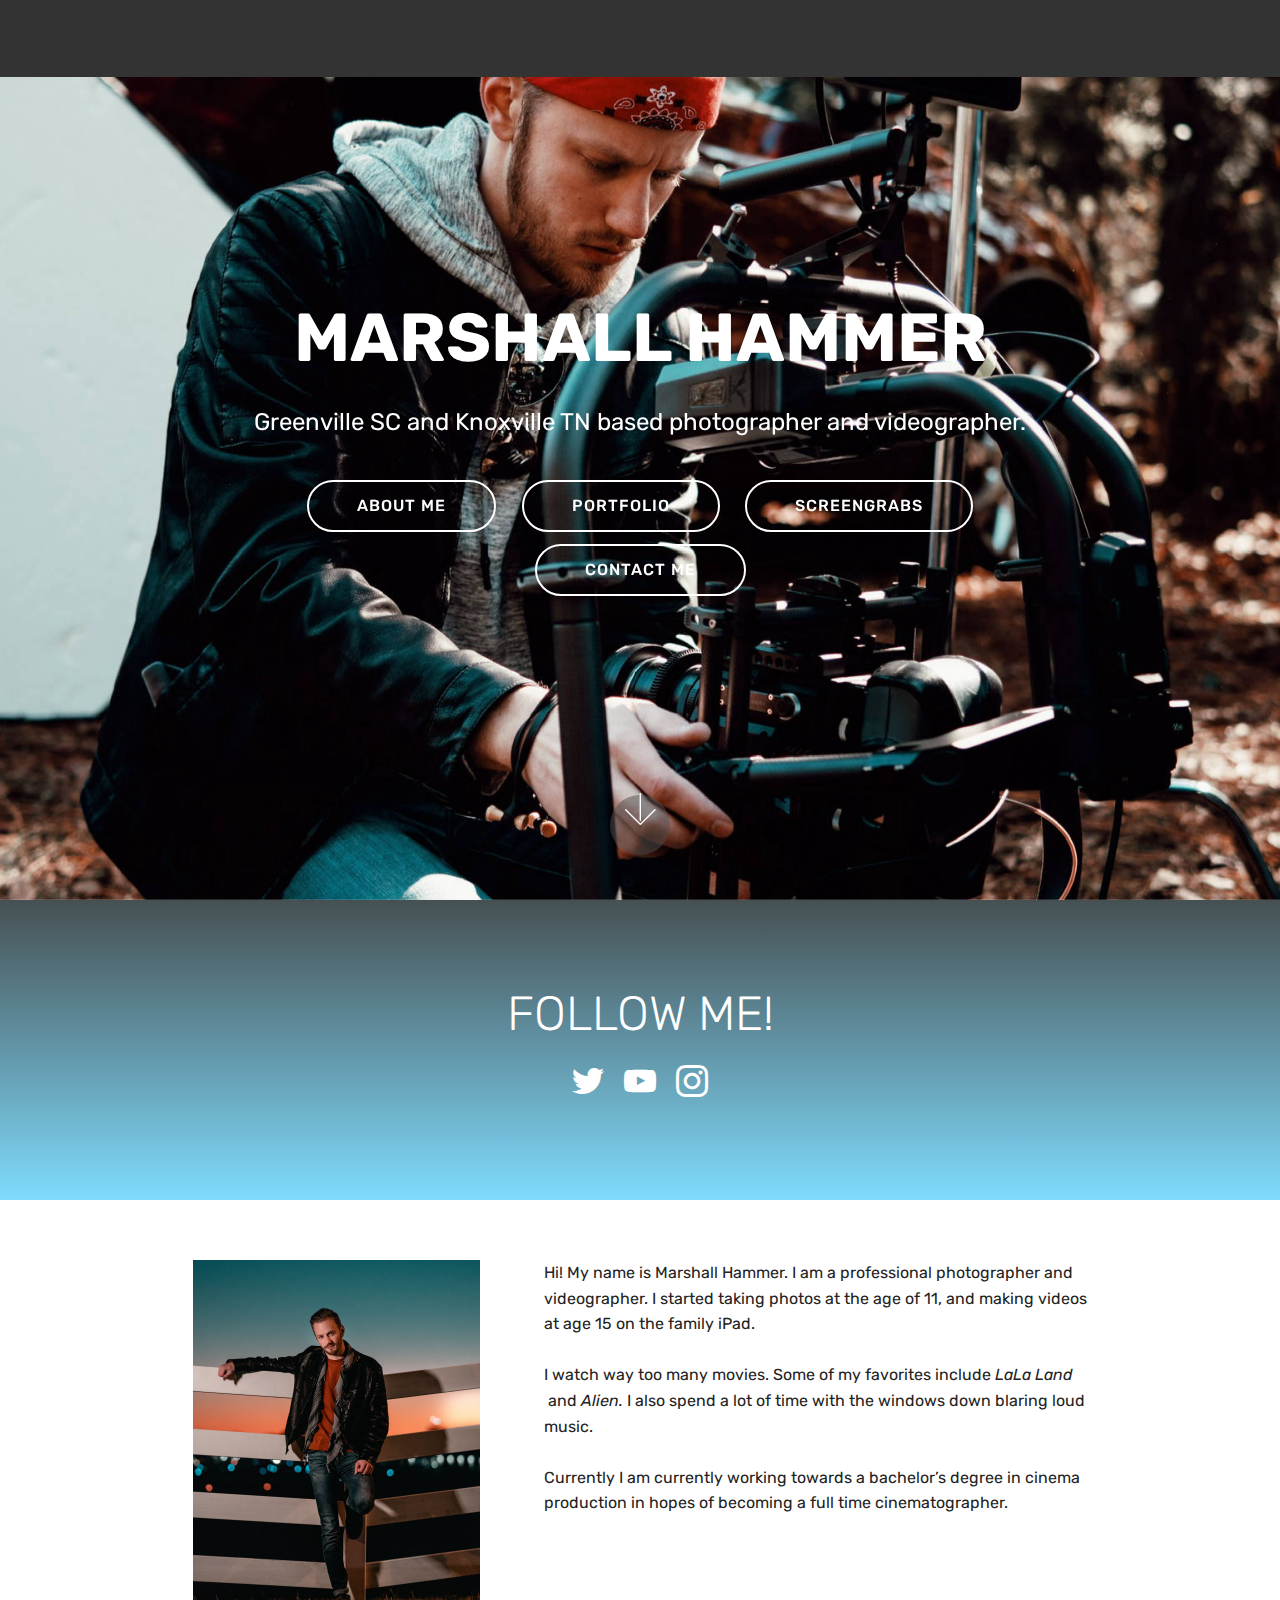
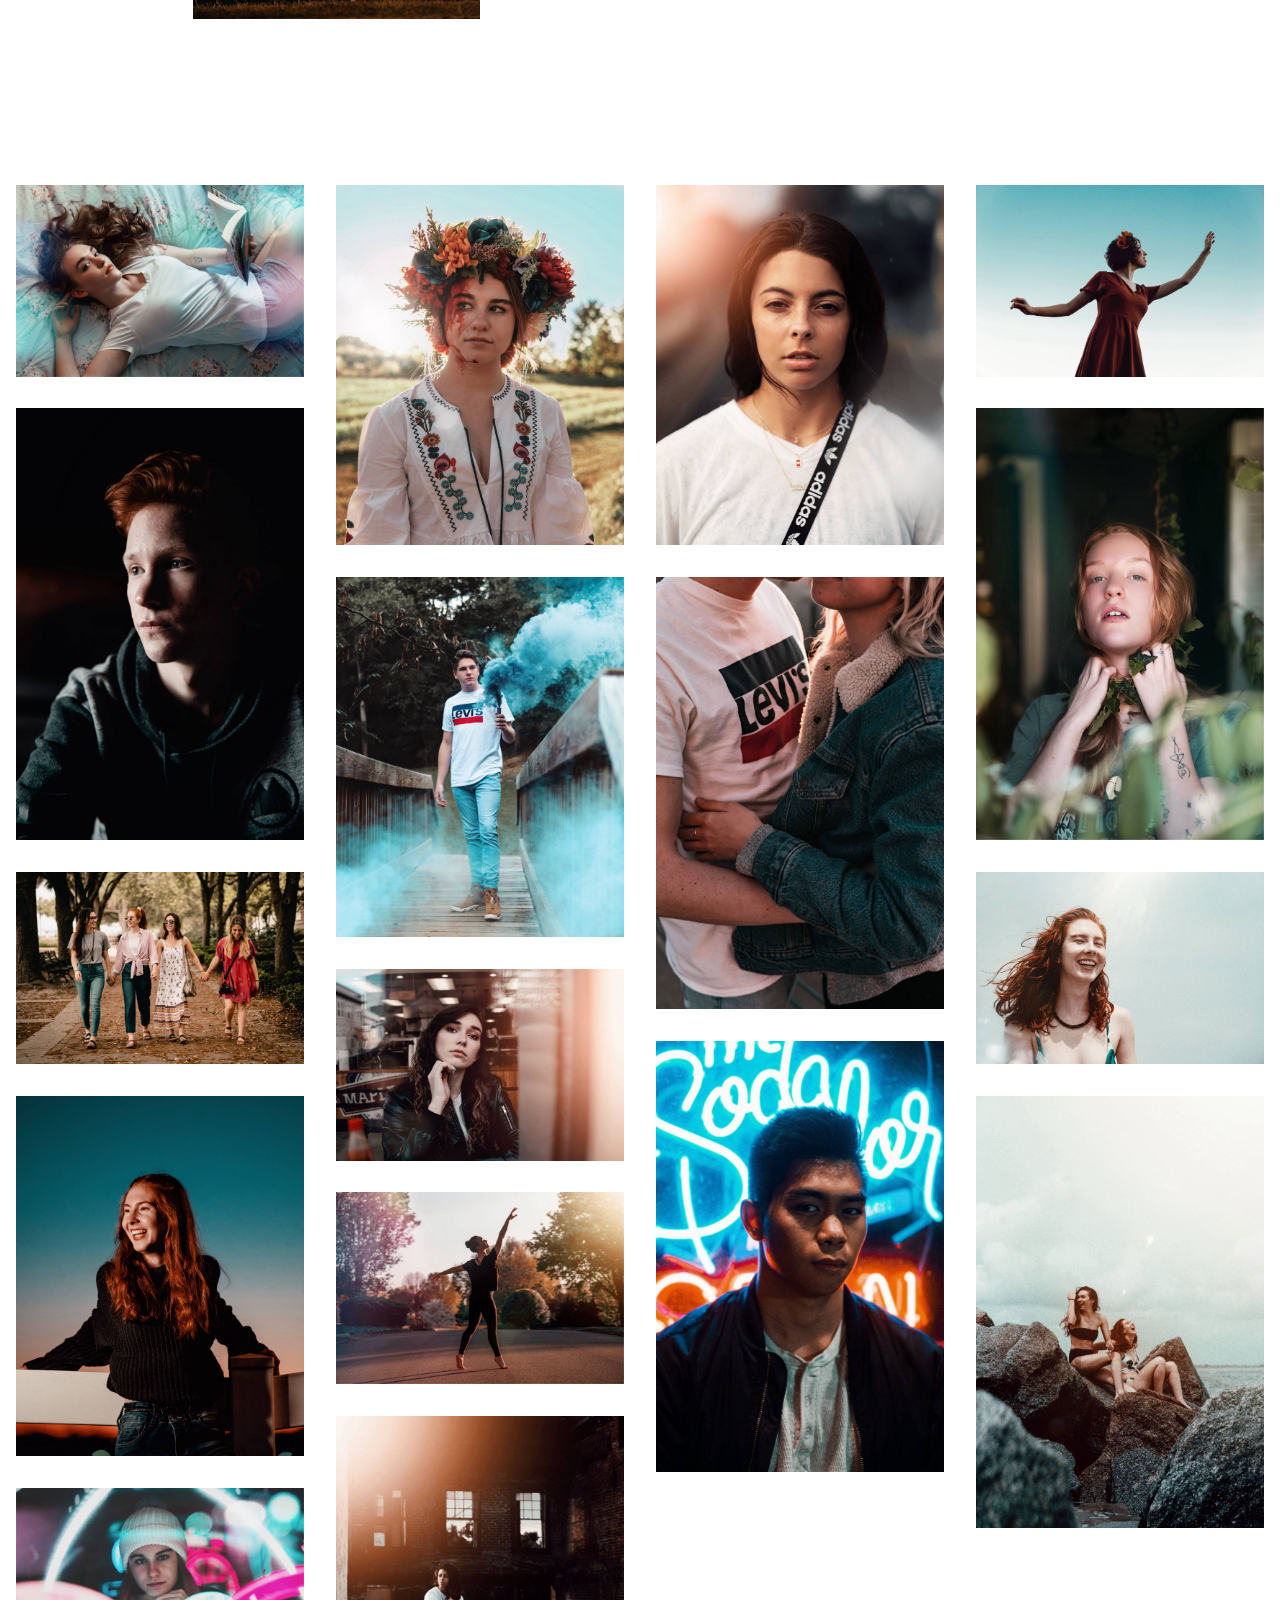
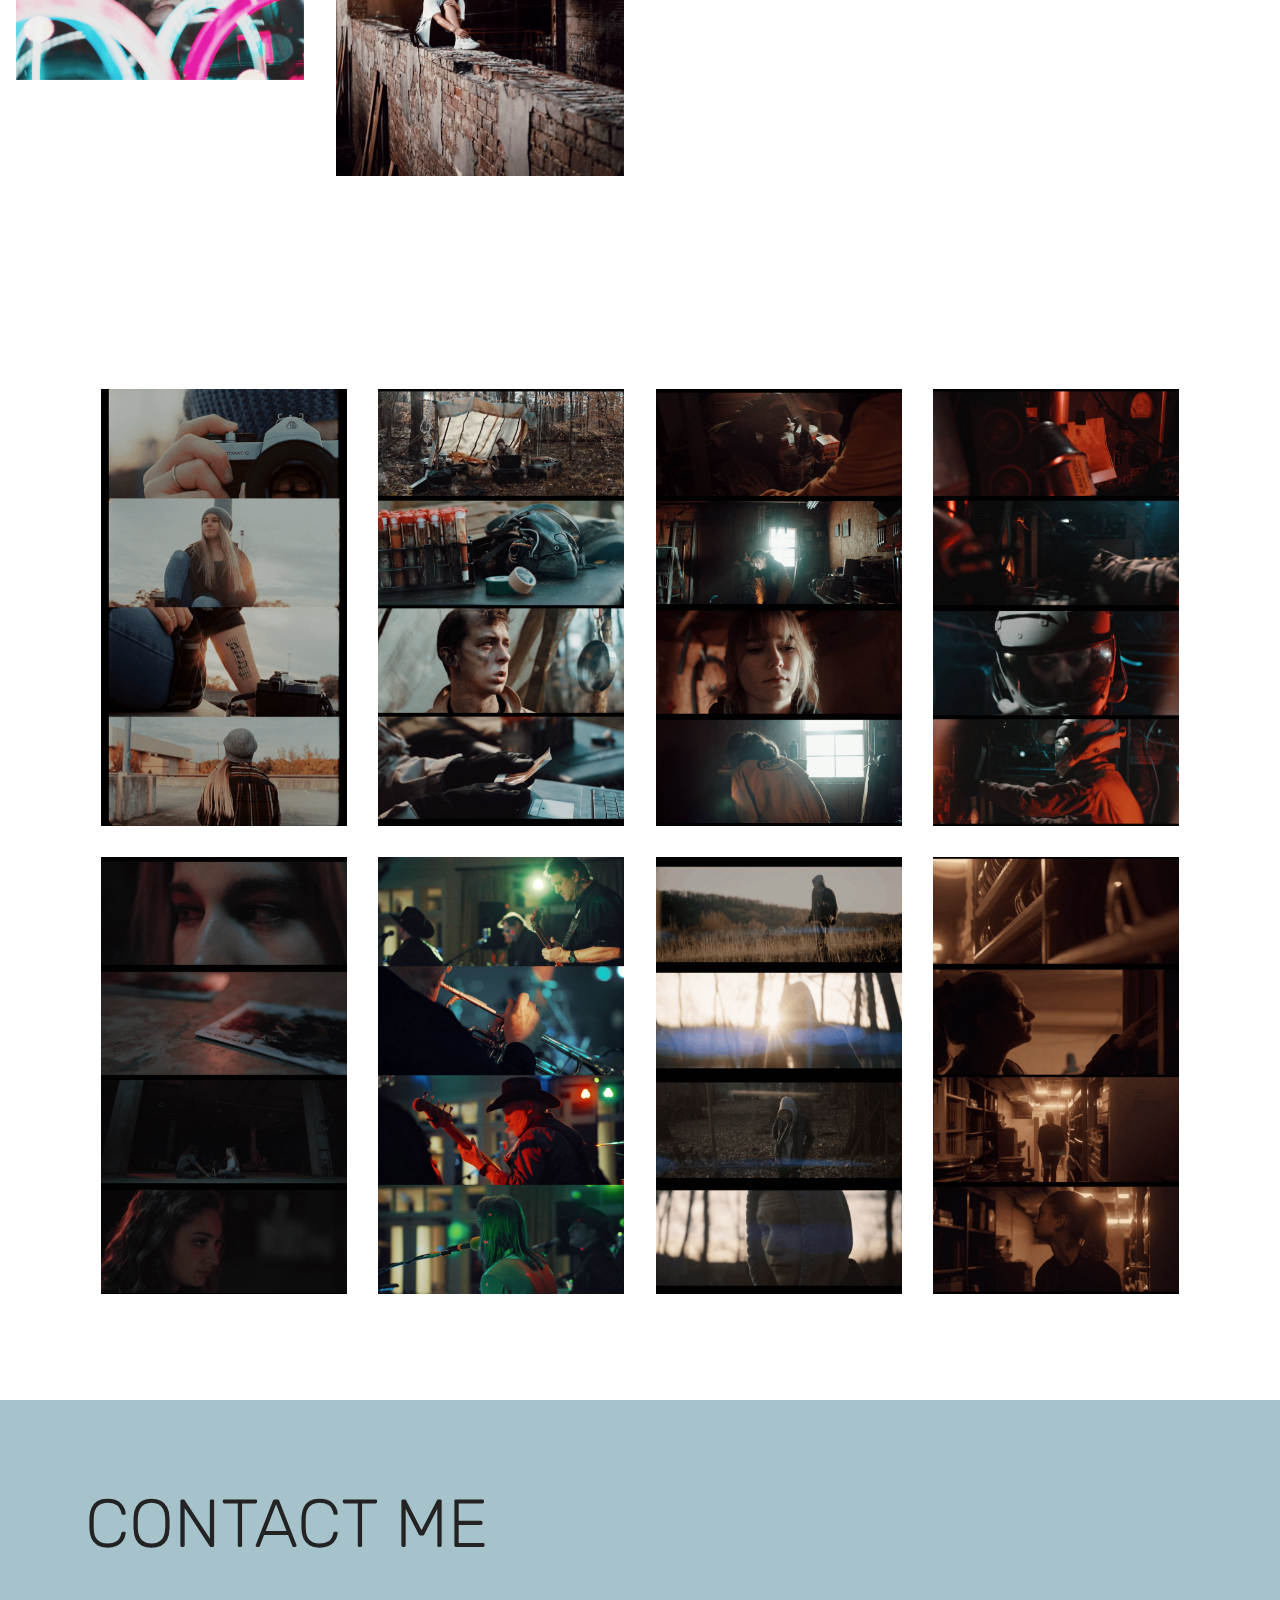
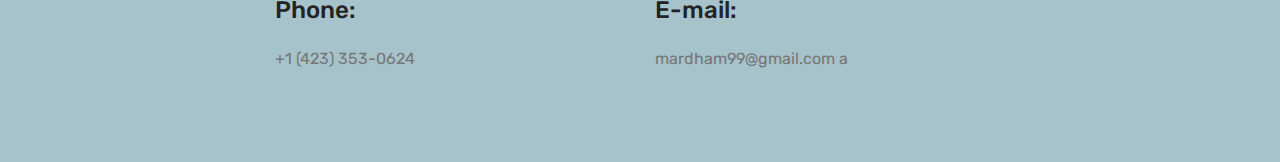
==== commit 1f335319: "Update index.html" ====
--- a/index.html
+++ b/index.html
@@ -63,7 +63,7 @@
                 <h1 class="mbr-section-title mbr-bold pb-3 mbr-fonts-style display-1">MARSHALL HAMMER</h1>
                 
                 <p class="mbr-text pb-3 mbr-fonts-style display-5">
-                    Greenville SC and Knoxville TN based photographer and vidiographer.
+                    Greenville SC and Knoxville TN based photographer and videographer.
                 </p>
                 <div class="mbr-section-btn"><a class="btn btn-md btn-white-outline display-4" href="index.html#content7-h">ABOUT ME</a>
                     <a class="btn btn-md btn-white-outline display-4" href="index.html#gallery2-g">PORTFOLIO</a> <a class="btn btn-md btn-white-outline display-4" href="index.html#gallery2-l">SCREENGRABS</a> <a class="btn btn-md btn-white-outline display-4" href="index.html#contacts2-j">CONTACT ME</a></div>
@@ -214,4 +214,4 @@
   
   
 </body>
-</html>+</html>
